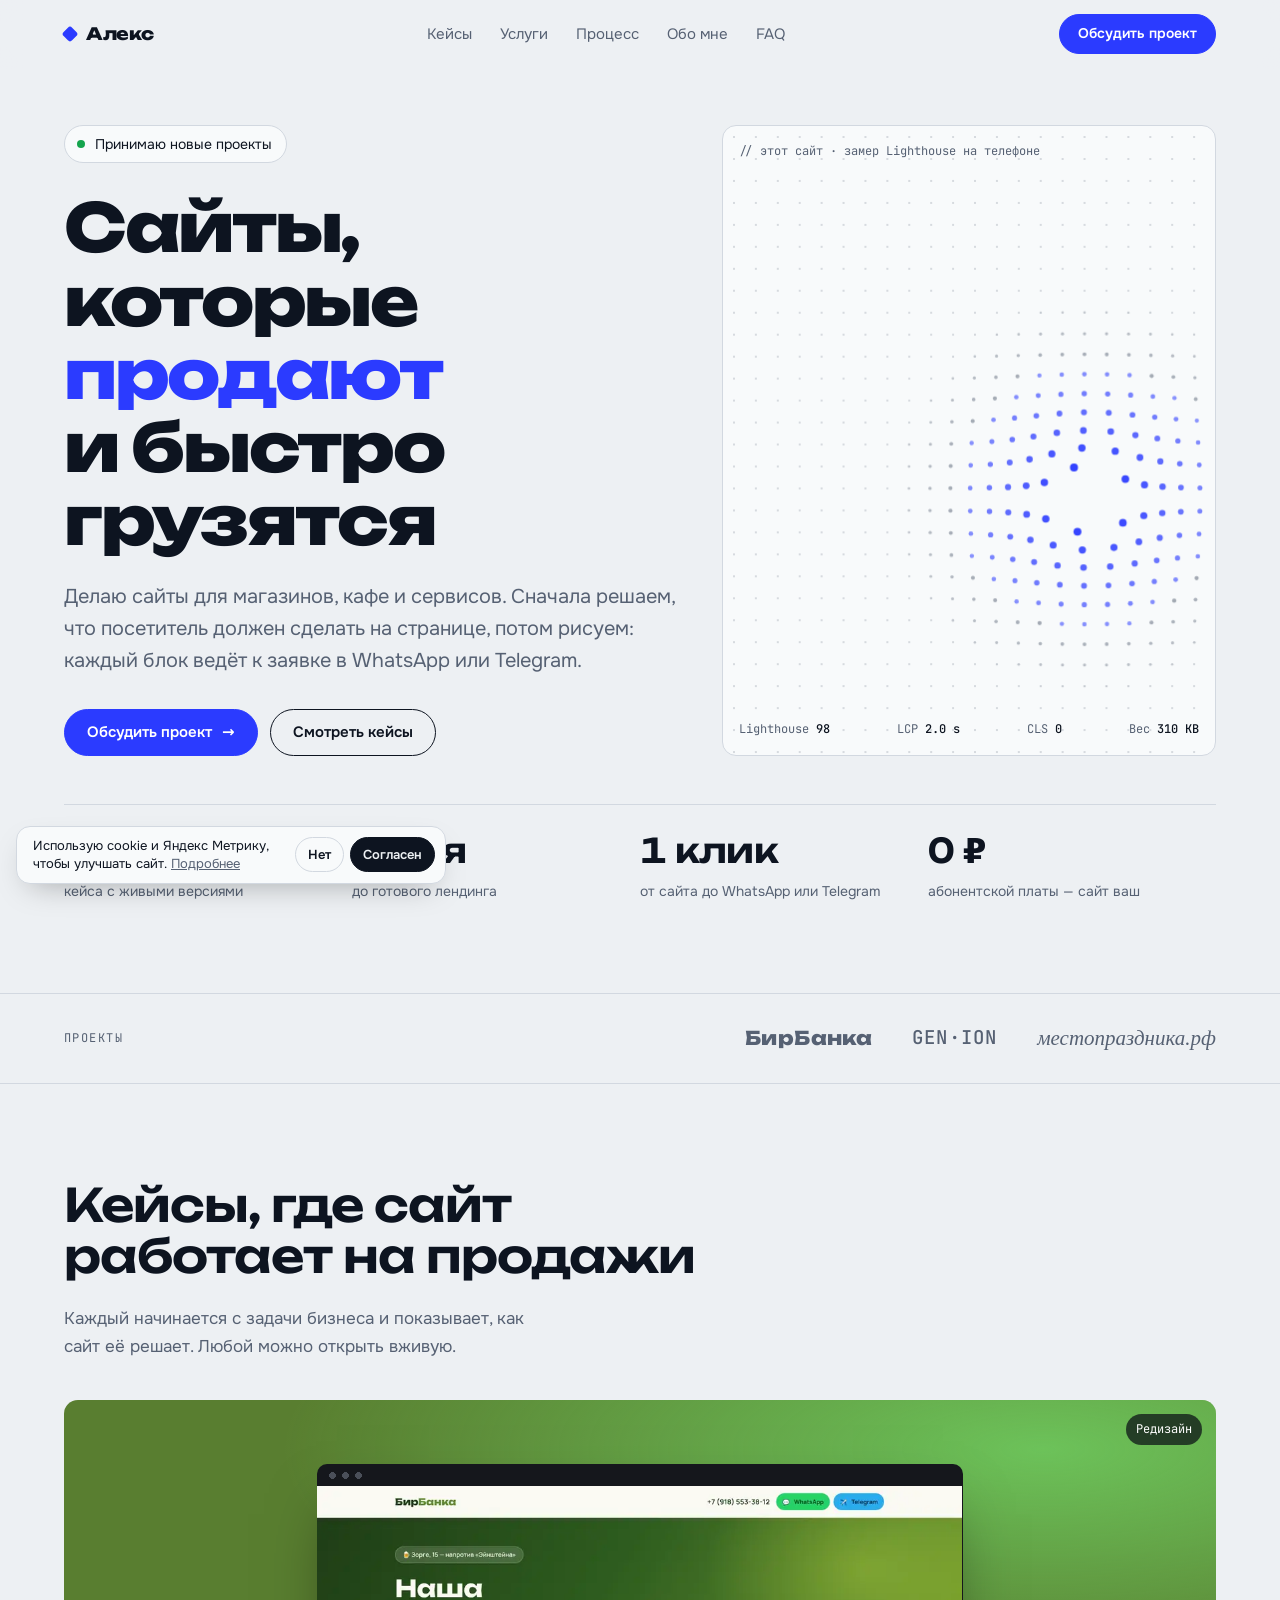
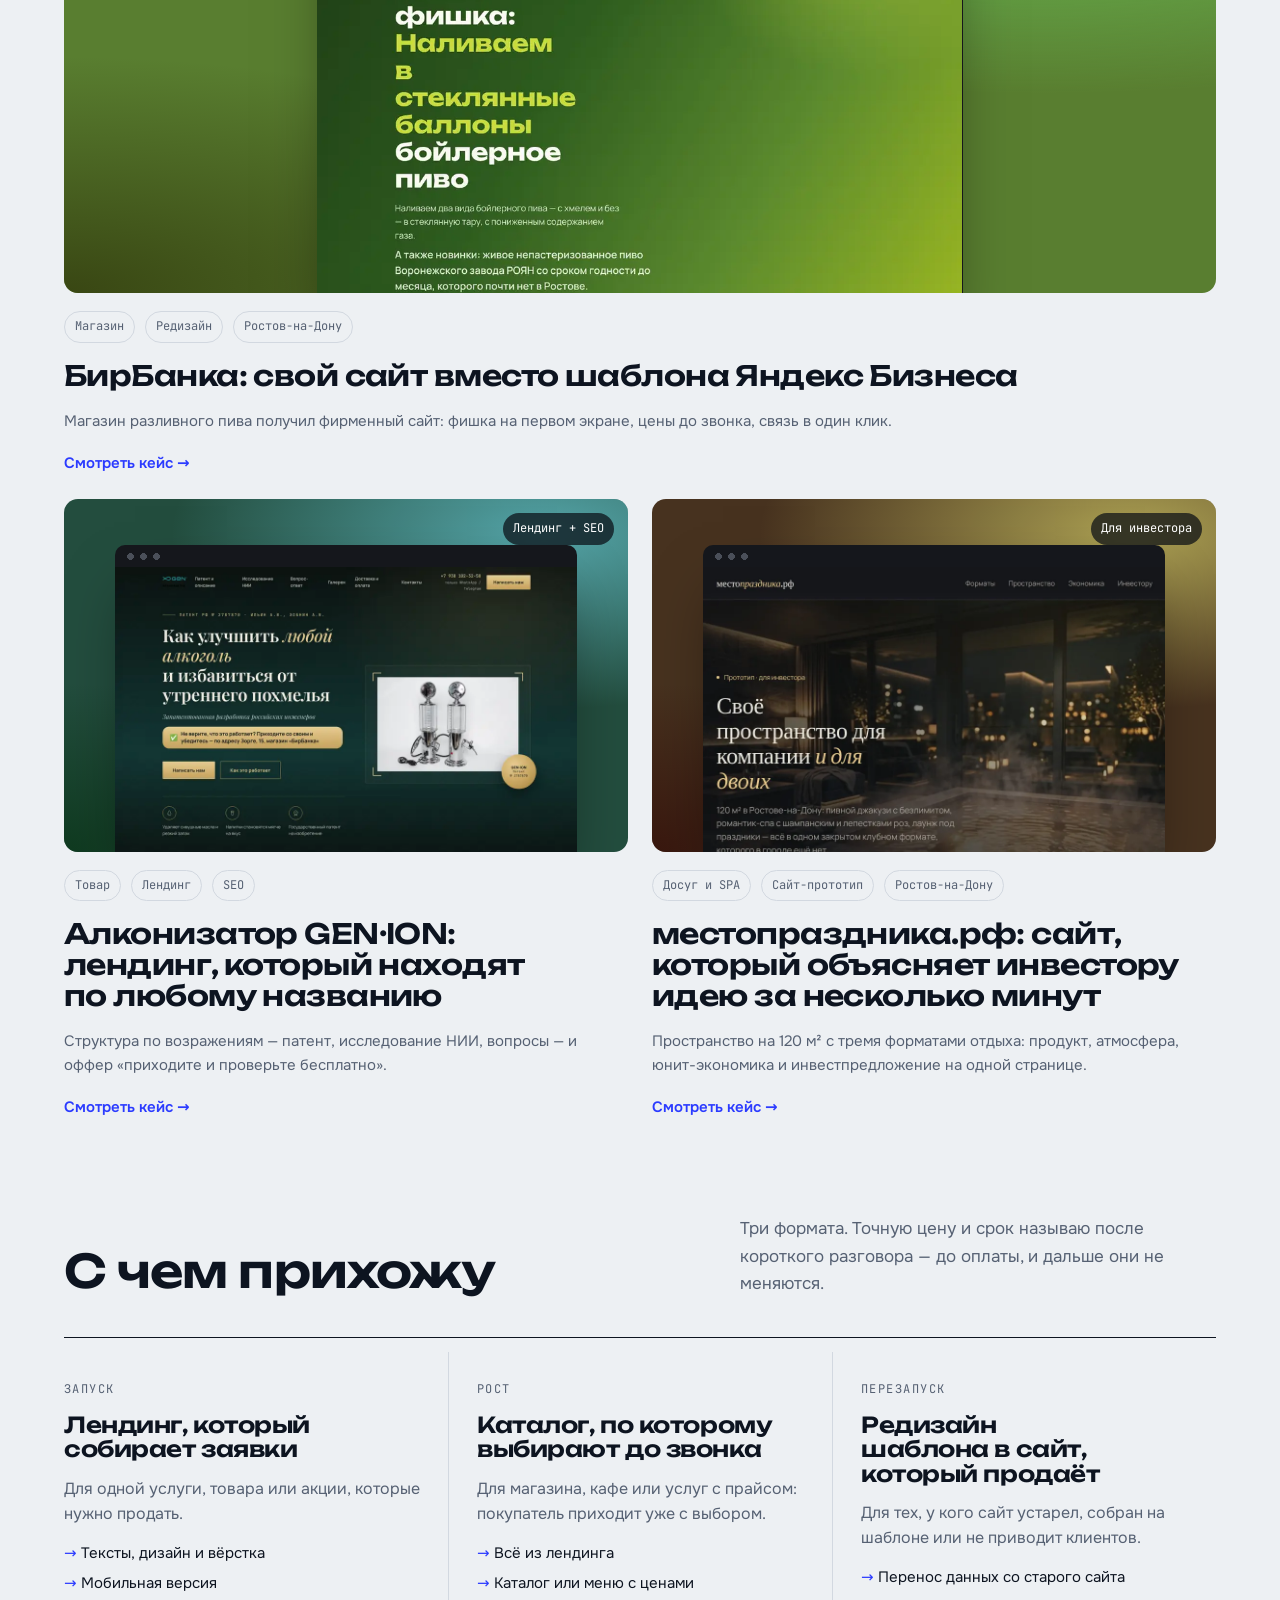
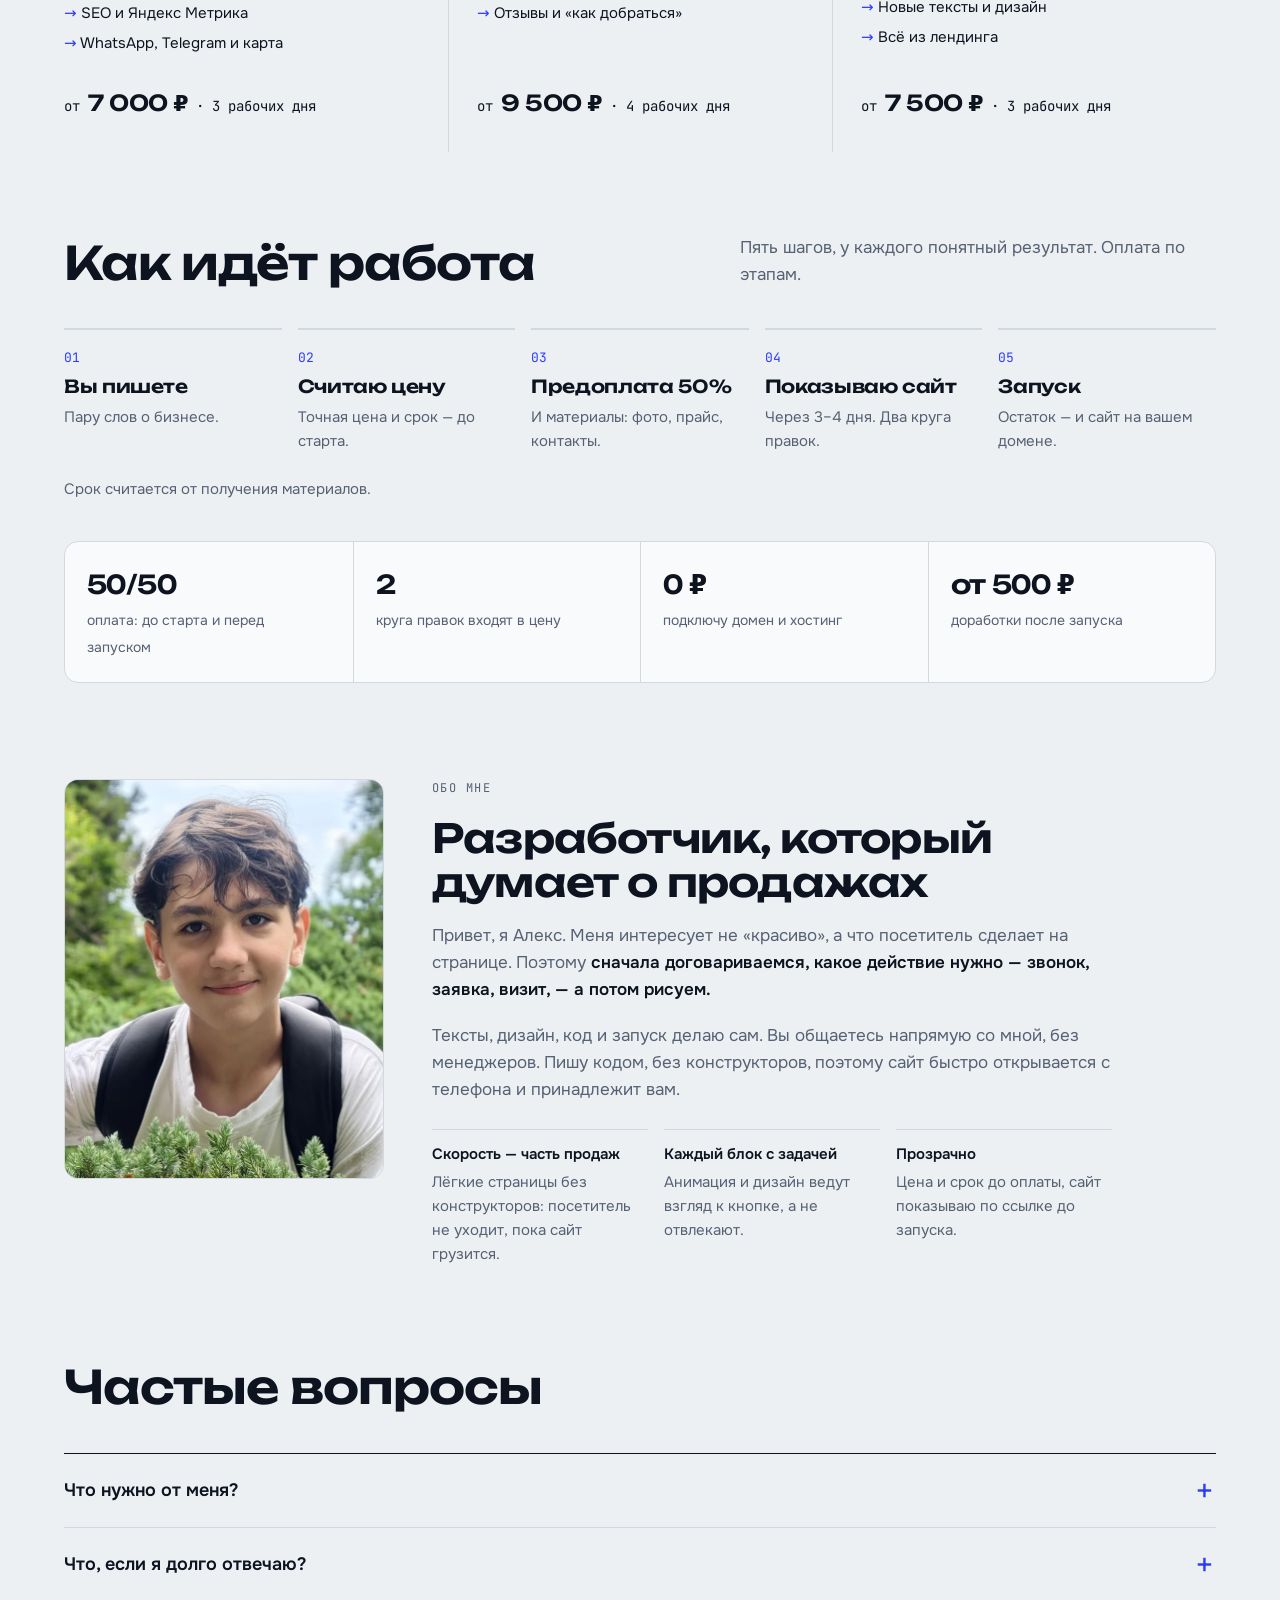
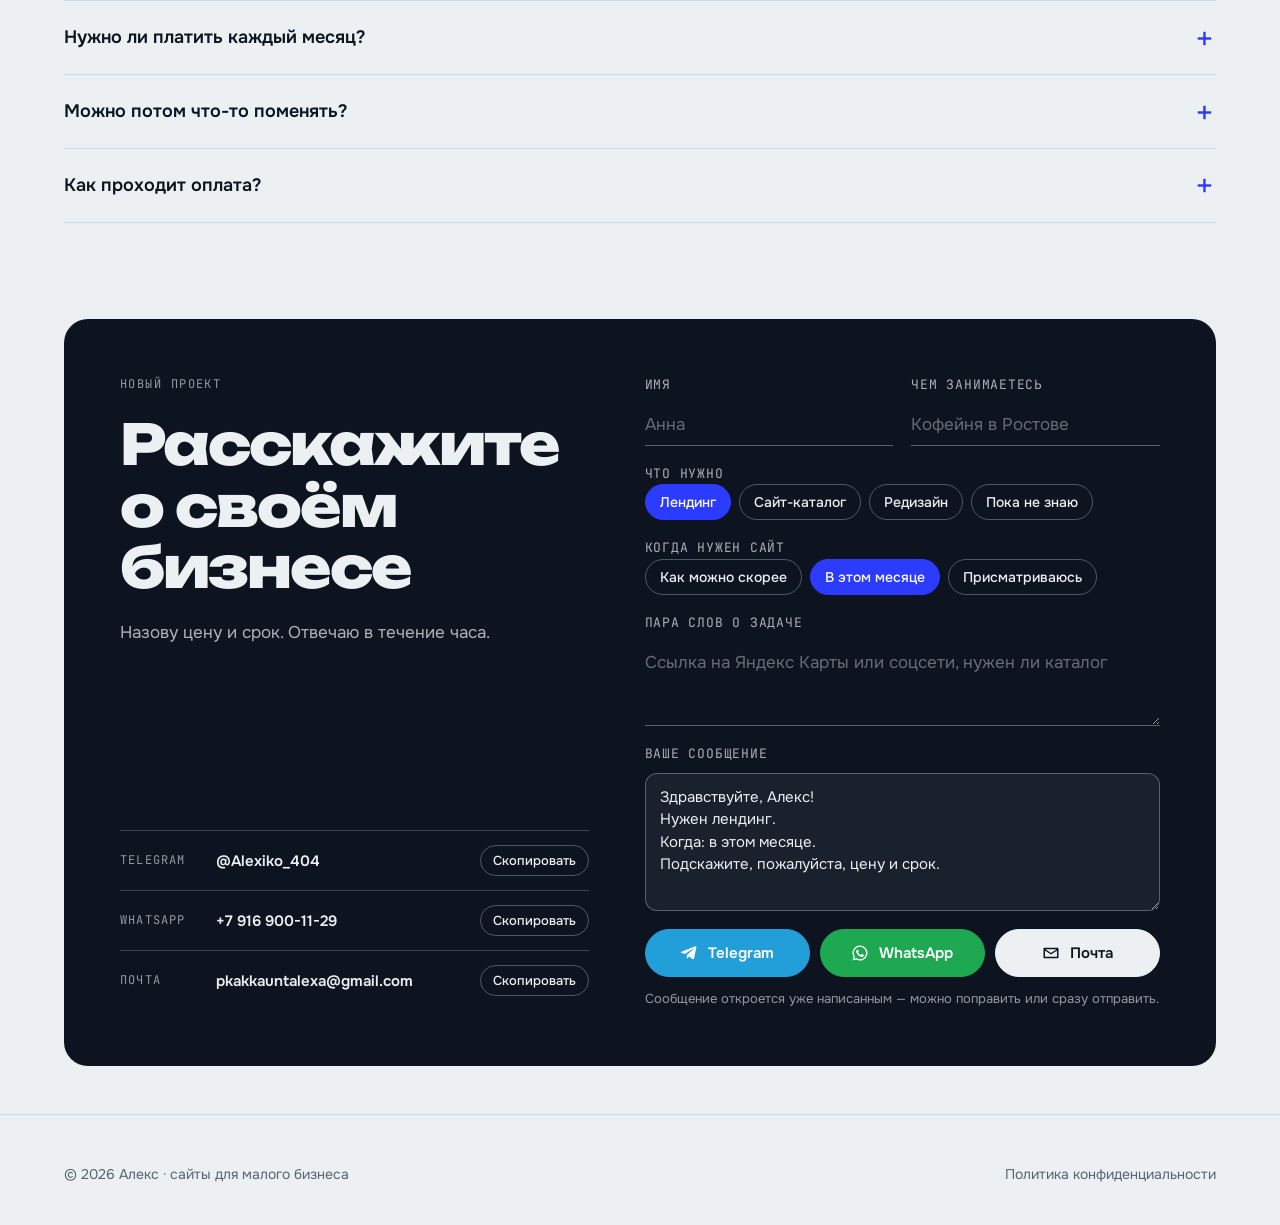
==== index.html @ 458d6893 "Add files via upload" ====
<!doctype html>
<html lang="ru">
<head>
<meta charset="utf-8">
<meta name="viewport" content="width=device-width, initial-scale=1, viewport-fit=cover">
<title>Сайты для магазинов, кафе и сервисов под ключ — Алекс</title>
<meta name="description" content="Сайты для магазинов, кафе и сервисов, которые продают и быстро грузятся. Лендинг от 7 000 ₽ за 3 рабочих дня. Тексты, дизайн, код и запуск — сам, без посредников.">
<link rel="canonical" href="https://alex-sites.ru/">
<meta name="theme-color" content="#EDF0F3" media="(prefers-color-scheme: light)">
<meta name="theme-color" content="#0A0E15" media="(prefers-color-scheme: dark)">
<meta property="og:type" content="website">
<meta property="og:locale" content="ru_RU">
<meta property="og:site_name" content="Алекс — сайты для малого бизнеса">
<meta property="og:title" content="Сайты для магазинов, кафе и сервисов под ключ — Алекс">
<meta property="og:description" content="Сайты для магазинов, кафе и сервисов, которые продают и быстро грузятся. Лендинг от 7 000 ₽ за 3 рабочих дня. Тексты, дизайн, код и запуск — сам, без посредников.">
<meta property="og:url" content="https://alex-sites.ru/">
<meta property="og:image" content="https://alex-sites.ru/og/og-home.jpg">
<meta property="og:image:width" content="1200">
<meta property="og:image:height" content="630">
<meta name="twitter:card" content="summary_large_image">
<link rel="icon" href="favicon.svg" type="image/svg+xml">
<link rel="icon" href="favicon-32.png" sizes="32x32" type="image/png">
<link rel="apple-touch-icon" href="apple-touch-icon.png">
<link rel="preload" href="assets/fonts/unbounded-cyrillic-800-normal.woff2" as="font" type="font/woff2" crossorigin>
<link rel="preload" href="assets/fonts/onest-cyrillic-400-normal.woff2" as="font" type="font/woff2" crossorigin>
<link rel="stylesheet" href="assets/css/style.css">
<script type="application/ld+json">
{
 "@context": "https://schema.org",
 "@graph": [
  {
   "@type": "Person",
   "@id": "https://alex-sites.ru/#alex",
   "name": "Алекс",
   "jobTitle": "Веб-разработчик и дизайнер сайтов",
   "url": "https://alex-sites.ru/",
   "email": "mailto:pkakkauntalexa@gmail.com",
   "sameAs": [
    "https://t.me/Alexiko_404"
   ],
   "knowsAbout": [
    "Разработка лендингов",
    "Сайты для малого бизнеса",
    "Редизайн сайтов",
    "SEO"
   ]
  },
  {
   "@type": "Service",
   "name": "Создание сайтов для малого бизнеса под ключ",
   "provider": {
    "@id": "https://alex-sites.ru/#alex"
   },
   "areaServed": "RU",
   "hasOfferCatalog": {
    "@type": "OfferCatalog",
    "name": "Пакеты",
    "itemListElement": [
     {
      "@type": "Offer",
      "itemOffered": {
       "@type": "Service",
       "name": "Лендинг"
      },
      "priceSpecification": {
       "@type": "PriceSpecification",
       "minPrice": 7000,
       "priceCurrency": "RUB"
      }
     },
     {
      "@type": "Offer",
      "itemOffered": {
       "@type": "Service",
       "name": "Сайт-каталог"
      },
      "priceSpecification": {
       "@type": "PriceSpecification",
       "minPrice": 9500,
       "priceCurrency": "RUB"
      }
     },
     {
      "@type": "Offer",
      "itemOffered": {
       "@type": "Service",
       "name": "Редизайн сайта"
      },
      "priceSpecification": {
       "@type": "PriceSpecification",
       "minPrice": 7500,
       "priceCurrency": "RUB"
      }
     }
    ]
   }
  },
  {
   "@type": "FAQPage",
   "mainEntity": [
    {
     "@type": "Question",
     "name": "Что нужно от меня?",
     "acceptedAnswer": {
      "@type": "Answer",
      "text": "Ответить на пару вопросов о бизнесе и прислать фото, прайс и контакты. Тексты пишу я."
     }
    },
    {
     "@type": "Question",
     "name": "Что, если я долго отвечаю?",
     "acceptedAnswer": {
      "@type": "Answer",
      "text": "Срок сдвигается на время задержки. Круг правок — один список одним сообщением."
     }
    },
    {
     "@type": "Question",
     "name": "Нужно ли платить каждый месяц?",
     "acceptedAnswer": {
      "@type": "Answer",
      "text": "Только за хостинг и домен — напрямую провайдеру, обычно около 3 000 ₽ в год. Сайт ваш."
     }
    },
    {
     "@type": "Question",
     "name": "Можно потом что-то поменять?",
     "acceptedAnswer": {
      "@type": "Answer",
      "text": "Да, доработки — от 500 ₽ за задачу."
     }
    },
    {
     "@type": "Question",
     "name": "Как проходит оплата?",
     "acceptedAnswer": {
      "@type": "Answer",
      "text": "50% перед стартом, остаток — когда вы приняли сайт и перед запуском на вашем домене."
     }
    }
   ]
  }
 ]
}
</script>
</head>
<body>
<svg width="0" height="0" style="position:absolute" aria-hidden="true">
  <symbol id="i-tg" viewBox="0 0 24 24"><path fill="currentColor" d="M21.9 4.3 18.7 19.4c-.2 1-.9 1.3-1.7.8l-4.8-3.5-2.3 2.2c-.3.3-.5.5-1 .5l.3-4.9 8.9-8c.4-.3-.1-.5-.6-.2L6.5 13.2l-4.7-1.5c-1-.3-1-1 .2-1.5l18.5-7.1c.9-.3 1.6.2 1.4 1.2Z"/></symbol>
  <symbol id="i-wa" viewBox="0 0 24 24"><path fill="currentColor" d="M12 2a10 10 0 0 0-8.6 15.1L2 22l5-1.3A10 10 0 1 0 12 2Zm0 18.2c-1.5 0-3-.4-4.3-1.2l-.3-.2-3 .8.8-2.9-.2-.3A8.2 8.2 0 1 1 12 20.2Zm4.5-6.1c-.2-.1-1.5-.7-1.7-.8-.2-.1-.4-.1-.6.1l-.8 1c-.1.2-.3.2-.5.1a6.7 6.7 0 0 1-3.3-2.9c-.3-.4.2-.4.7-1.4.1-.2 0-.3 0-.4l-.8-1.8c-.2-.5-.4-.4-.6-.4h-.5a1 1 0 0 0-.7.3 3 3 0 0 0-.9 2.2c0 1.3.9 2.5 1 2.7.1.2 1.8 2.8 4.4 3.9 1.6.7 2.3.8 3.1.6.5-.1 1.5-.6 1.7-1.2.2-.6.2-1.1.2-1.2-.1-.1-.3-.2-.5-.3Z"/></symbol>
  <symbol id="i-mail" viewBox="0 0 24 24"><path fill="none" stroke="currentColor" stroke-width="2" stroke-linejoin="round" d="M3 6h18v12H3zM3 7l9 6 9-6"/></symbol>
  <symbol id="i-ext" viewBox="0 0 24 24"><path fill="none" stroke="currentColor" stroke-width="2" stroke-linecap="round" stroke-linejoin="round" d="M14 4h6v6M20 4l-9 9M18 14v5a1 1 0 0 1-1 1H5a1 1 0 0 1-1-1V7a1 1 0 0 1 1-1h5"/></symbol>
</svg>
<header class="site-header">
  <div class="wrap header-row">
    <a class="logo" href="./" aria-label="Алекс — на главную"><i aria-hidden="true"></i>Алекс</a>
    <nav class="main-nav" aria-label="Разделы">
      <a href="#work">Кейсы</a><a href="#services">Услуги</a><a href="#process">Процесс</a><a href="#about">Обо мне</a><a href="#faq">FAQ</a>
    </nav>
    <a class="btn btn-primary" href="#contact">Обсудить проект</a>
  </div>
</header>

<main>
  <section class="hero" data-hero>
    <div class="wrap hero-grid">
      <div>
        <span class="status"><span class="dot" aria-hidden="true"></span>Принимаю новые проекты</span>
        <h1>Сайты, которые <em>продают</em> и&nbsp;быстро грузятся</h1>
        <p class="lead">Делаю сайты для магазинов, кафе и сервисов. Сначала решаем, что посетитель должен сделать на странице, потом рисуем: каждый блок ведёт к заявке в WhatsApp или Telegram.</p>
        <div class="ctas">
          <a class="btn btn-primary" href="#contact">Обсудить проект <span class="arr">→</span></a>
          <a class="btn btn-ghost" href="#work">Смотреть кейсы</a>
        </div>
      </div>
      <div class="field" id="field" aria-hidden="true">
        <canvas id="cv"></canvas>
        <span class="tag">// этот сайт · замер Lighthouse на телефоне</span>
        <div class="hud"><span>Lighthouse <b>98</b></span><span>LCP <b>2.0 s</b></span><span>CLS <b>0</b></span><span>Вес <b>310 KB</b></span></div>
      </div>
    </div>
    <div class="wrap">
      <div class="vitals tab">
        <div><b>3</b><span>кейса с живыми версиями</span></div>
        <div><b>3 дня</b><span>до готового лендинга</span></div>
        <div><b>1 клик</b><span>от сайта до WhatsApp или Telegram</span></div>
        <div><b>0 ₽</b><span>абонентской платы — сайт ваш</span></div>
      </div>
    </div>
  </section>

  <div class="logos">
    <div class="wrap">
      <span class="eyebrow">Проекты</span>
      <a class="lg lg1" href="cases/birbanka.html">БирБанка</a>
      <a class="lg lg2" href="cases/alkonizator.html">GEN·ION</a>
      <a class="lg lg3" href="cases/mesto-prazdnika.html">местопраздника.рф</a>
    </div>
  </div>

  <section class="block" id="work">
    <div class="wrap">
      <div class="sec-head">
        <h2>Кейсы, где сайт работает на продажи</h2>
        <p>Каждый начинается с задачи бизнеса и показывает, как сайт её решает. Любой можно открыть вживую.</p>
      </div>
      <div class="cases">
        <a class="case-card reveal" href="cases/birbanka.html" data-goal="case_open">
          <div class="cover " style="--h:88;--s:45%;--l:34%"><span class="badge">Редизайн</span><div class="mock" style="--dur:5s"><div class="viewport"><img src="assets/img/birbanka/full-d.webp" width="960" height="2397" alt="Сайт БирБанка" loading="lazy"></div></div></div>
          <div class="case-meta"><span class="chip">Магазин</span><span class="chip">Редизайн</span><span class="chip">Ростов-на-Дону</span></div>
          <h3>БирБанка: свой сайт вместо шаблона Яндекс Бизнеса</h3>
          <p class="more">Магазин разливного пива получил фирменный сайт: фишка на первом экране, цены до звонка, связь в один клик.</p>
          <div class="case-links"><span>Смотреть кейс →</span></div>
        </a>
        <a class="case-card reveal" href="cases/alkonizator.html" data-goal="case_open">
          <div class="cover " style="--h:158;--s:38%;--l:22%"><span class="badge">Лендинг + SEO</span><div class="mock" style="--dur:11s"><div class="viewport"><img src="assets/img/alkonizator/full-d.webp" width="960" height="5592" alt="Сайт Алконизатор GEN·ION" loading="lazy"></div></div></div>
          <div class="case-meta"><span class="chip">Товар</span><span class="chip">Лендинг</span><span class="chip">SEO</span></div>
          <h3>Алконизатор GEN·ION: лендинг, который находят по любому названию</h3>
          <p class="more">Структура по возражениям — патент, исследование НИИ, вопросы — и оффер «приходите и проверьте бесплатно».</p>
          <div class="case-links"><span>Смотреть кейс →</span></div>
        </a>
        <a class="case-card reveal" href="cases/mesto-prazdnika.html" data-goal="case_open">
          <div class="cover " style="--h:28;--s:40%;--l:20%"><span class="badge">Для инвестора</span><div class="mock" style="--dur:12s"><div class="viewport"><img src="assets/img/mesto/full-d.webp" width="960" height="6466" alt="Сайт местопраздника.рф" loading="lazy"></div></div></div>
          <div class="case-meta"><span class="chip">Досуг и SPA</span><span class="chip">Сайт-прототип</span><span class="chip">Ростов-на-Дону</span></div>
          <h3>местопраздника.рф: сайт, который объясняет инвестору идею за несколько минут</h3>
          <p class="more">Пространство на 120 м² с тремя форматами отдыха: продукт, атмосфера, юнит-экономика и инвестпредложение на одной странице.</p>
          <div class="case-links"><span>Смотреть кейс →</span></div>
        </a>
      </div>
    </div>
  </section>

  <section class="block" id="services">
    <div class="wrap">
      <div class="sec-head">
        <h2>С чем прихожу</h2>
        <p>Три формата. Точную цену и срок называю после короткого разговора — до оплаты, и дальше они не меняются.</p>
      </div>
      <div class="services">
        <div class="svc reveal">
          <span class="eyebrow">Запуск</span>
          <h3>Лендинг, который собирает заявки</h3>
          <p>Для одной услуги, товара или акции, которые нужно продать.</p>
          <ul><li>Тексты, дизайн и вёрстка</li><li>Мобильная версия</li><li>SEO и Яндекс Метрика</li><li>WhatsApp, Telegram и карта</li></ul>
          <div class="price">от <b>7 000 ₽</b> · 3 рабочих дня</div>
        </div>
        <div class="svc reveal">
          <span class="eyebrow">Рост</span>
          <h3>Каталог, по которому выбирают до звонка</h3>
          <p>Для магазина, кафе или услуг с прайсом: покупатель приходит уже с выбором.</p>
          <ul><li>Всё из лендинга</li><li>Каталог или меню с ценами</li><li>Отзывы и «как добраться»</li></ul>
          <div class="price">от <b>9 500 ₽</b> · 4 рабочих дня</div>
        </div>
        <div class="svc reveal">
          <span class="eyebrow">Перезапуск</span>
          <h3>Редизайн шаблона в&nbsp;сайт, который продаёт</h3>
          <p>Для тех, у кого сайт устарел, собран на шаблоне или не приводит клиентов.</p>
          <ul><li>Перенос данных со старого сайта</li><li>Новые тексты и дизайн</li><li>Всё из лендинга</li></ul>
          <div class="price">от <b>7 500 ₽</b> · 3 рабочих дня</div>
        </div>
      </div>
    </div>
  </section>

  <section class="block" id="process">
    <div class="wrap">
      <div class="sec-head">
        <h2>Как идёт работа</h2>
        <p>Пять шагов, у каждого понятный результат. Оплата по этапам.</p>
      </div>
      <div class="process">
        <div class="step reveal"><span class="n">01</span><h3>Вы пишете</h3><p>Пару слов о бизнесе.</p></div>
        <div class="step reveal"><span class="n">02</span><h3>Считаю цену</h3><p>Точная цена и срок — до старта.</p></div>
        <div class="step reveal"><span class="n">03</span><h3>Предоплата 50%</h3><p>И материалы: фото, прайс, контакты.</p></div>
        <div class="step reveal"><span class="n">04</span><h3>Показываю сайт</h3><p>Через 3–4 дня. Два круга правок.</p></div>
        <div class="step reveal"><span class="n">05</span><h3>Запуск</h3><p>Остаток — и сайт на вашем домене.</p></div>
      </div>
      <p class="process-note">Срок считается от получения материалов.</p>
      <div class="terms tab reveal" style="margin-top:40px">
        <div><b>50/50</b><span>оплата: до старта и перед запуском</span></div>
        <div><b>2</b><span>круга правок входят в цену</span></div>
        <div><b>0 ₽</b><span>подключу домен и хостинг</span></div>
        <div><b>от 500 ₽</b><span>доработки после запуска</span></div>
      </div>
    </div>
  </section>

  <section class="block" id="about">
    <div class="wrap about">
      <div class="portrait reveal"><img src="assets/img/alex.webp" width="640" height="800" alt="Алекс, веб-разработчик" loading="lazy"></div>
      <div class="about-text reveal">
        <span class="eyebrow">Обо мне</span>
        <h2>Разработчик, который думает о&nbsp;продажах</h2>
        <p>Привет, я Алекс. Меня интересует не «красиво», а что посетитель сделает на странице. Поэтому <strong>сначала договариваемся, какое действие нужно — звонок, заявка, визит, — а потом рисуем.</strong></p>
        <p>Тексты, дизайн, код и запуск делаю сам. Вы общаетесь напрямую со мной, без менеджеров. Пишу кодом, без конструкторов, поэтому сайт быстро открывается с телефона и принадлежит вам.</p>
        <div class="principles">
          <div><b>Скорость — часть продаж</b><span>Лёгкие страницы без конструкторов: посетитель не уходит, пока сайт грузится.</span></div>
          <div><b>Каждый блок с задачей</b><span>Анимация и дизайн ведут взгляд к кнопке, а не отвлекают.</span></div>
          <div><b>Прозрачно</b><span>Цена и срок до оплаты, сайт показываю по ссылке до запуска.</span></div>
        </div>
      </div>
    </div>
  </section>

  <section class="block" id="faq">
    <div class="wrap">
      <div class="sec-head"><h2>Частые вопросы</h2></div>
      <div class="faq"><details><summary>Что нужно от меня?</summary><p>Ответить на пару вопросов о бизнесе и прислать фото, прайс и контакты. Тексты пишу я.</p></details><details><summary>Что, если я долго отвечаю?</summary><p>Срок сдвигается на время задержки. Круг правок — один список одним сообщением.</p></details><details><summary>Нужно ли платить каждый месяц?</summary><p>Только за хостинг и домен — напрямую провайдеру, обычно около 3 000 ₽ в год. Сайт ваш.</p></details><details><summary>Можно потом что-то поменять?</summary><p>Да, доработки — от 500 ₽ за задачу.</p></details><details><summary>Как проходит оплата?</summary><p>50% перед стартом, остаток — когда вы приняли сайт и перед запуском на вашем домене.</p></details></div>
    </div>
  </section>

  <div class="wrap" id="contact">
    <div class="contact reveal">
      <div class="side">
        <span class="eyebrow" style="color:inherit;opacity:.6">Новый проект</span>
        <h2>Расскажите о своём бизнесе</h2>
        <p>Назову цену и срок. Отвечаю в течение часа.</p>
        <div class="ch">
          <div><span>Telegram</span><a href="https://t.me/Alexiko_404" target="_blank" rel="noopener" data-goal="tg_click">@Alexiko_404</a><button class="copy" type="button" data-copy="@Alexiko_404">Скопировать</button></div>
          <div><span>WhatsApp</span><a href="https://wa.me/79169001129?text=%D0%97%D0%B4%D1%80%D0%B0%D0%B2%D1%81%D1%82%D0%B2%D1%83%D0%B9%D1%82%D0%B5%2C%20%D0%90%D0%BB%D0%B5%D0%BA%D1%81%21%20%D0%A5%D0%BE%D1%87%D1%83%20%D1%81%D0%B0%D0%B9%D1%82%20%D0%B4%D0%BB%D1%8F%20%D1%81%D0%B2%D0%BE%D0%B5%D0%B3%D0%BE%20%D0%B1%D0%B8%D0%B7%D0%BD%D0%B5%D1%81%D0%B0%3A%20" target="_blank" rel="noopener" data-goal="wa_click">+7 916 900-11-29</a><button class="copy" type="button" data-copy="+79169001129">Скопировать</button></div>
          <div><span>Почта</span><a href="mailto:pkakkauntalexa@gmail.com" data-goal="mail_click">pkakkauntalexa@gmail.com</a><button class="copy" type="button" data-copy="pkakkauntalexa@gmail.com">Скопировать</button></div>
        </div>
      </div>
      <form class="brief" id="brief" novalidate data-wa="79169001129" data-tg="Alexiko_404" data-mail="pkakkauntalexa@gmail.com">
        <div class="row2">
          <div class="fl"><label for="f-name">Имя</label><input id="f-name" name="name" autocomplete="name" placeholder="Анна"></div>
          <div class="fl"><label for="f-biz">Чем занимаетесь</label><input id="f-biz" name="biz" placeholder="Кофейня в Ростове"></div>
        </div>
        <fieldset class="fl"><legend>Что нужно</legend>
          <div class="chips">
            <input type="radio" name="type" id="t1" value="лендинг" checked><label for="t1">Лендинг</label>
            <input type="radio" name="type" id="t2" value="сайт-каталог"><label for="t2">Сайт-каталог</label>
            <input type="radio" name="type" id="t3" value="редизайн сайта"><label for="t3">Редизайн</label>
            <input type="radio" name="type" id="t4" value="consult"><label for="t4">Пока не знаю</label>
          </div>
        </fieldset>
        <fieldset class="fl"><legend>Когда нужен сайт</legend>
          <div class="chips">
            <input type="radio" name="when" id="w1" value="как можно скорее"><label for="w1">Как можно скорее</label>
            <input type="radio" name="when" id="w2" value="в этом месяце" checked><label for="w2">В этом месяце</label>
            <input type="radio" name="when" id="w3" value="пока присматриваюсь"><label for="w3">Присматриваюсь</label>
          </div>
        </fieldset>
        <div class="fl"><label for="f-msg">Пара слов о задаче</label><textarea id="f-msg" name="msg" rows="2" placeholder="Ссылка на Яндекс Карты или соцсети, нужен ли каталог"></textarea></div>
        <div class="fl preview">
          <div class="preview-head"><label for="f-preview">Ваше сообщение</label><button type="button" class="link-btn" id="f-reset" hidden>Собрать заново</button></div>
          <textarea id="f-preview" name="preview" rows="5"></textarea>
        </div>
        <div class="send">
          <a class="btn btn-tg" id="send-tg" href="https://t.me/Alexiko_404" target="_blank" rel="noopener" data-goal="tg_click"><svg><use href="#i-tg"/></svg>Telegram</a>
          <a class="btn btn-wa" id="send-wa" href="https://wa.me/79169001129?text=%D0%97%D0%B4%D1%80%D0%B0%D0%B2%D1%81%D1%82%D0%B2%D1%83%D0%B9%D1%82%D0%B5%2C%20%D0%90%D0%BB%D0%B5%D0%BA%D1%81%21%20%D0%A5%D0%BE%D1%87%D1%83%20%D1%81%D0%B0%D0%B9%D1%82%20%D0%B4%D0%BB%D1%8F%20%D1%81%D0%B2%D0%BE%D0%B5%D0%B3%D0%BE%20%D0%B1%D0%B8%D0%B7%D0%BD%D0%B5%D1%81%D0%B0%3A%20" target="_blank" rel="noopener" data-goal="wa_click"><svg><use href="#i-wa"/></svg>WhatsApp</a>
          <a class="btn btn-mail" id="send-mail" href="mailto:pkakkauntalexa@gmail.com" data-goal="mail_click"><svg><use href="#i-mail"/></svg>Почта</a>
        </div>
        <small class="send-note">Сообщение откроется уже написанным — можно поправить или сразу отправить.</small>
      </form>
    </div>
  </div>
</main>

<footer class="site-footer">
  <div class="wrap footer-row">
    <span>© <span data-year>2026</span> Алекс · сайты для малого бизнеса</span>
    <a href="privacy.html">Политика конфиденциальности</a>
  </div>
</footer>

<div class="float-bar" aria-label="Быстрая связь">
  <a class="btn btn-tg" href="https://t.me/Alexiko_404" target="_blank" rel="noopener" data-goal="tg_click"><svg><use href="#i-tg"/></svg>Telegram</a>
  <a class="btn btn-wa" href="https://wa.me/79169001129?text=%D0%97%D0%B4%D1%80%D0%B0%D0%B2%D1%81%D1%82%D0%B2%D1%83%D0%B9%D1%82%D0%B5%2C%20%D0%90%D0%BB%D0%B5%D0%BA%D1%81%21%20%D0%A5%D0%BE%D1%87%D1%83%20%D1%81%D0%B0%D0%B9%D1%82%20%D0%B4%D0%BB%D1%8F%20%D1%81%D0%B2%D0%BE%D0%B5%D0%B3%D0%BE%20%D0%B1%D0%B8%D0%B7%D0%BD%D0%B5%D1%81%D0%B0%3A%20" target="_blank" rel="noopener" data-goal="wa_click"><svg><use href="#i-wa"/></svg>WhatsApp</a>
</div>

<div class="cookie" role="region" aria-label="Согласие на cookie">
  <span>Использую cookie и Яндекс Метрику, чтобы улучшать сайт. <a href="privacy.html">Подробнее</a></span>
  <span class="cookie-btns"><button type="button" data-consent="no">Нет</button><button type="button" data-consent="yes">Согласен</button></span>
</div>

<script src="assets/js/main.js" defer></script>
</body>
</html>
---- assets/css/style.css ----
@font-face{font-family:'Unbounded';font-style:normal;font-weight:400;font-display:swap;src:url(../fonts/unbounded-cyrillic-400-normal.woff2) format('woff2');unicode-range:U+0301,U+0400-045F,U+0490-0491,U+04B0-04B1,U+2116}
@font-face{font-family:'Unbounded';font-style:normal;font-weight:400;font-display:swap;src:url(../fonts/unbounded-latin-400-normal.woff2) format('woff2');unicode-range:U+0000-00FF,U+0131,U+0152-0153,U+02BB-02BC,U+02C6,U+02DA,U+02DC,U+0304,U+0308,U+0329,U+2000-206F,U+20AC,U+2122,U+2191,U+2193,U+2212,U+2215,U+FEFF,U+FFFD}
@font-face{font-family:'Unbounded';font-style:normal;font-weight:600;font-display:swap;src:url(../fonts/unbounded-cyrillic-600-normal.woff2) format('woff2');unicode-range:U+0301,U+0400-045F,U+0490-0491,U+04B0-04B1,U+2116}
@font-face{font-family:'Unbounded';font-style:normal;font-weight:600;font-display:swap;src:url(../fonts/unbounded-latin-600-normal.woff2) format('woff2');unicode-range:U+0000-00FF,U+0131,U+0152-0153,U+02BB-02BC,U+02C6,U+02DA,U+02DC,U+0304,U+0308,U+0329,U+2000-206F,U+20AC,U+2122,U+2191,U+2193,U+2212,U+2215,U+FEFF,U+FFFD}
@font-face{font-family:'Unbounded';font-style:normal;font-weight:800;font-display:swap;src:url(../fonts/unbounded-cyrillic-800-normal.woff2) format('woff2');unicode-range:U+0301,U+0400-045F,U+0490-0491,U+04B0-04B1,U+2116}
@font-face{font-family:'Unbounded';font-style:normal;font-weight:800;font-display:swap;src:url(../fonts/unbounded-latin-800-normal.woff2) format('woff2');unicode-range:U+0000-00FF,U+0131,U+0152-0153,U+02BB-02BC,U+02C6,U+02DA,U+02DC,U+0304,U+0308,U+0329,U+2000-206F,U+20AC,U+2122,U+2191,U+2193,U+2212,U+2215,U+FEFF,U+FFFD}
@font-face{font-family:'Onest';font-style:normal;font-weight:400;font-display:swap;src:url(../fonts/onest-cyrillic-400-normal.woff2) format('woff2');unicode-range:U+0301,U+0400-045F,U+0490-0491,U+04B0-04B1,U+2116}
@font-face{font-family:'Onest';font-style:normal;font-weight:400;font-display:swap;src:url(../fonts/onest-latin-400-normal.woff2) format('woff2');unicode-range:U+0000-00FF,U+0131,U+0152-0153,U+02BB-02BC,U+02C6,U+02DA,U+02DC,U+0304,U+0308,U+0329,U+2000-206F,U+20AC,U+2122,U+2191,U+2193,U+2212,U+2215,U+FEFF,U+FFFD}
@font-face{font-family:'Onest';font-style:normal;font-weight:500;font-display:swap;src:url(../fonts/onest-cyrillic-500-normal.woff2) format('woff2');unicode-range:U+0301,U+0400-045F,U+0490-0491,U+04B0-04B1,U+2116}
@font-face{font-family:'Onest';font-style:normal;font-weight:500;font-display:swap;src:url(../fonts/onest-latin-500-normal.woff2) format('woff2');unicode-range:U+0000-00FF,U+0131,U+0152-0153,U+02BB-02BC,U+02C6,U+02DA,U+02DC,U+0304,U+0308,U+0329,U+2000-206F,U+20AC,U+2122,U+2191,U+2193,U+2212,U+2215,U+FEFF,U+FFFD}
@font-face{font-family:'Onest';font-style:normal;font-weight:600;font-display:swap;src:url(../fonts/onest-cyrillic-600-normal.woff2) format('woff2');unicode-range:U+0301,U+0400-045F,U+0490-0491,U+04B0-04B1,U+2116}
@font-face{font-family:'Onest';font-style:normal;font-weight:600;font-display:swap;src:url(../fonts/onest-latin-600-normal.woff2) format('woff2');unicode-range:U+0000-00FF,U+0131,U+0152-0153,U+02BB-02BC,U+02C6,U+02DA,U+02DC,U+0304,U+0308,U+0329,U+2000-206F,U+20AC,U+2122,U+2191,U+2193,U+2212,U+2215,U+FEFF,U+FFFD}
@font-face{font-family:'JetBrains Mono';font-style:normal;font-weight:400;font-display:swap;src:url(../fonts/jetbrains-mono-cyrillic-400-normal.woff2) format('woff2');unicode-range:U+0301,U+0400-045F,U+0490-0491,U+04B0-04B1,U+2116}
@font-face{font-family:'JetBrains Mono';font-style:normal;font-weight:400;font-display:swap;src:url(../fonts/jetbrains-mono-latin-400-normal.woff2) format('woff2');unicode-range:U+0000-00FF,U+0131,U+0152-0153,U+02BB-02BC,U+02C6,U+02DA,U+02DC,U+0304,U+0308,U+0329,U+2000-206F,U+20AC,U+2122,U+2191,U+2193,U+2212,U+2215,U+FEFF,U+FFFD}
@font-face{font-family:'JetBrains Mono';font-style:normal;font-weight:500;font-display:swap;src:url(../fonts/jetbrains-mono-cyrillic-500-normal.woff2) format('woff2');unicode-range:U+0301,U+0400-045F,U+0490-0491,U+04B0-04B1,U+2116}
@font-face{font-family:'JetBrains Mono';font-style:normal;font-weight:500;font-display:swap;src:url(../fonts/jetbrains-mono-latin-500-normal.woff2) format('woff2');unicode-range:U+0000-00FF,U+0131,U+0152-0153,U+02BB-02BC,U+02C6,U+02DA,U+02DC,U+0304,U+0308,U+0329,U+2000-206F,U+20AC,U+2122,U+2191,U+2193,U+2212,U+2215,U+FEFF,U+FFFD}
/* =========================================================
   Портфолио Алекса — стили
   Раскладка: редакционная колонка 1200px; первый экран = оффер + поле,
   реагирующее на курсор; кейсы — крупные обложки с результатом в заголовке.
   Цвета и шрифты меняются только в блоке переменных ниже.
   ========================================================= */
:root{
  --bg:#EDF0F3; --surface:#F8FAFB; --ink:#0D1420; --muted:#566173; --line:#D2D8E0;
  --accent:#2B3BFF; --accent-ink:#FFFFFF; --accent-soft:rgba(43,59,255,.09); --ok:#14A44D;
  --tg:#229ED9; --wa:#1DA851;
  --f-display:"Unbounded","Arial Black",system-ui,sans-serif;
  --f-body:"Onest",system-ui,-apple-system,"Segoe UI",sans-serif;
  --f-mono:"JetBrains Mono",ui-monospace,"SFMono-Regular",Menlo,monospace;
  --frame:1200px; --r:14px;
  color-scheme:light;
}
@media (prefers-color-scheme: dark){:root:not([data-theme="light"]){
  --bg:#0A0E15; --surface:#111722; --ink:#E7ECF2; --muted:#8C98AA; --line:#222B39;
  --accent:#7380FF; --accent-ink:#0A0E15; --accent-soft:rgba(115,128,255,.13); --ok:#3DD37B; color-scheme:dark}}
:root[data-theme="dark"]{
  --bg:#0A0E15; --surface:#111722; --ink:#E7ECF2; --muted:#8C98AA; --line:#222B39;
  --accent:#7380FF; --accent-ink:#0A0E15; --accent-soft:rgba(115,128,255,.13); --ok:#3DD37B; color-scheme:dark}

*,*::before,*::after{box-sizing:border-box}
html{scroll-behavior:smooth;-webkit-text-size-adjust:100%}
body{margin:0;background:var(--bg);color:var(--ink);font-family:var(--f-body);font-size:17px;line-height:1.6;-webkit-font-smoothing:antialiased}
img{max-width:100%;height:auto;display:block}
a{color:inherit}
p{margin:0}
ul,ol{margin:0;padding:0;list-style:none}
svg{width:1em;height:1em;flex:none}
::selection{background:var(--accent);color:var(--accent-ink)}
:focus-visible{outline:2px solid var(--accent);outline-offset:3px;border-radius:6px}
.wrap{max-width:var(--frame);margin-inline:auto;padding-inline:24px}
@media (max-width:560px){.wrap{padding-inline:16px}}
h1,h2,h3{font-family:var(--f-display);font-weight:600;letter-spacing:-.02em;line-height:1.1;text-wrap:balance;margin:0;overflow-wrap:break-word;hyphens:auto}
.eyebrow{font-family:var(--f-mono);font-size:12px;letter-spacing:.12em;text-transform:uppercase;color:var(--muted)}
.tab{font-variant-numeric:tabular-nums}

/* ---------- Кнопки ---------- */
.btn{display:inline-flex;align-items:center;justify-content:center;gap:10px;padding:14px 22px;border-radius:999px;font:600 15px/1.1 var(--f-body);text-decoration:none;border:1px solid var(--ink);background:transparent;color:var(--ink);cursor:pointer;transition:transform .2s,background .2s,color .2s}
.btn svg{width:18px;height:18px}
.btn-primary{background:var(--accent);border-color:var(--accent);color:var(--accent-ink)}
.btn-primary:hover{transform:translateY(-2px)}
.btn-ghost:hover{background:var(--ink);color:var(--bg)}
.btn .arr{transition:transform .2s}
.btn:hover .arr{transform:translateX(4px)}
.btn-tg{background:var(--tg);border-color:var(--tg);color:#fff}
.btn-wa{background:var(--wa);border-color:var(--wa);color:#fff}

/* ---------- Шапка ---------- */
.site-header{position:sticky;top:env(safe-area-inset-top,0px);z-index:40;background:color-mix(in srgb,var(--bg) 82%,transparent);-webkit-backdrop-filter:blur(12px);backdrop-filter:blur(12px);border-bottom:1px solid transparent;transition:border-color .2s}
.site-header.is-scrolled{border-bottom-color:var(--line)}
.header-row{display:flex;align-items:center;justify-content:space-between;gap:16px;height:68px}
.logo{font-family:var(--f-display);font-weight:800;font-size:17px;text-decoration:none;letter-spacing:-.02em;display:flex;align-items:center;gap:10px}
.logo i{display:inline-block;width:12px;height:12px;background:var(--accent);border-radius:3px;transform:rotate(45deg)}
.main-nav{display:flex;gap:28px;font-size:15px}
.main-nav a{text-decoration:none;color:var(--muted)}
.main-nav a:hover{color:var(--ink)}
.header-row .btn{padding:11px 18px;font-size:14px}
@media (max-width:820px){.main-nav{display:none}}

/* ---------- Первый экран ---------- */
.hero{position:relative;padding-block:56px 40px}
.hero-grid{display:grid;grid-template-columns:1.25fr 1fr;gap:40px;align-items:stretch}
.status{display:inline-flex;align-items:center;gap:10px;padding:7px 14px 7px 12px;border:1px solid var(--line);border-radius:999px;font-size:14px;background:var(--surface)}
.dot{width:8px;height:8px;border-radius:50%;background:var(--ok);animation:ping 2s infinite}
@keyframes ping{0%{box-shadow:0 0 0 0 color-mix(in srgb,var(--ok) 60%,transparent)}100%{box-shadow:0 0 0 10px transparent}}
.hero h1{font-size:clamp(34px,5.2vw,68px);font-weight:800;margin-top:28px;letter-spacing:-.035em}
.hero h1 em{font-style:normal;color:var(--accent)}
.hero .lead{font-size:clamp(17px,1.6vw,20px);color:var(--muted);max-width:34em;margin-top:24px}
.hero .ctas{display:flex;flex-wrap:wrap;gap:12px;margin-top:32px}
.field{position:relative;border:1px solid var(--line);border-radius:var(--r);background:var(--surface);overflow:hidden;min-height:380px}
.field canvas{position:absolute;inset:0;width:100%;height:100%;display:block}
.field .hud{position:absolute;left:16px;right:16px;bottom:16px;display:flex;justify-content:space-between;gap:8px;flex-wrap:wrap;font-family:var(--f-mono);font-size:12px;color:var(--muted);pointer-events:none}
.field .hud b{color:var(--ink);font-weight:500}
.field .tag{position:absolute;top:16px;left:16px;right:16px;font-family:var(--f-mono);font-size:12px;color:var(--muted);pointer-events:none}
.vitals{display:grid;grid-template-columns:repeat(4,1fr);margin-top:48px;border-top:1px solid var(--line)}
.vitals div{padding:18px 16px 0 0}
.vitals b{display:block;font-family:var(--f-display);font-size:clamp(24px,3vw,34px);font-weight:600;letter-spacing:-.02em}
.vitals span{font-size:14px;color:var(--muted)}
@media (max-width:900px){.hero-grid{grid-template-columns:1fr}.field{min-height:260px}}
@media (max-width:560px){.vitals{grid-template-columns:repeat(2,1fr)}.vitals div{padding-bottom:12px}.hero .ctas .btn{flex:1 1 100%}}

/* ---------- Полоса проектов ---------- */
.logos{padding-block:28px;border-block:1px solid var(--line);margin-top:48px}
.logos .wrap{display:flex;align-items:center;gap:20px 40px;flex-wrap:wrap}
.logos .eyebrow{margin-right:auto}
.lg{color:var(--muted);font-size:19px;white-space:nowrap;text-decoration:none;transition:color .2s}
.lg:hover{color:var(--ink)}
.lg1{font-family:var(--f-display);font-weight:800;letter-spacing:.02em}
.lg2{font-family:var(--f-mono);font-weight:500;letter-spacing:.06em}
.lg3{font-family:Georgia,"Times New Roman",serif;font-style:italic;font-size:21px}

/* ---------- Секции ---------- */
section.block{padding-block:96px 0}
.sec-head{display:flex;justify-content:space-between;align-items:end;gap:24px;flex-wrap:wrap;margin-bottom:40px}
.sec-head h2{font-size:clamp(28px,3.8vw,46px);max-width:16em}
.sec-head p{color:var(--muted);max-width:28em}

/* ---------- Кейсы ---------- */
.cases{display:grid;grid-template-columns:repeat(2,1fr);gap:24px}
.case-card{display:flex;flex-direction:column;gap:18px;text-decoration:none;color:inherit;min-width:0}
.case-card:nth-child(1){grid-column:1 / -1}
.cover{position:relative;border-radius:var(--r);overflow:hidden;aspect-ratio:16/10;max-width:100%;background:hsl(var(--h) var(--s,55%) var(--l,40%));isolation:isolate}
.case-card:nth-child(1) .cover{aspect-ratio:21/9}
.cover::before{content:"";position:absolute;inset:0;background:radial-gradient(120% 90% at 85% 10%,hsl(calc(var(--h) + 30) 80% 70% / .6),transparent 55%),radial-gradient(90% 80% at 0% 100%,hsl(calc(var(--h) - 20) 70% 12% / .75),transparent 60%);z-index:-1}
.mock{position:absolute;left:9%;right:9%;top:13%;bottom:-6%;background:#15171C;border-radius:10px 10px 0 0;box-shadow:0 30px 60px -20px rgba(0,0,0,.5);padding-top:22px;overflow:hidden;transition:transform .5s cubic-bezier(.2,.7,.2,1)}
.mock::before{content:"";position:absolute;top:8px;left:12px;width:36px;height:7px;background:radial-gradient(circle 3.5px at 3.5px 3.5px,#4A4F59 98%,transparent) 0 0/13px 7px repeat-x}
.mock .viewport{position:relative;height:100%;overflow:hidden;container-type:size}
.mock img{width:100%;height:auto;transition:transform var(--dur,6s) ease-in-out}
.case-card:hover .mock{transform:translateY(-10px)}
@media (hover:hover){.case-card:hover .mock img{transform:translateY(calc(-100% + 100cqh))}}
.case-card:nth-child(1) .mock{left:22%;right:22%}
.cover .badge{position:absolute;top:14px;right:14px;font-family:var(--f-mono);font-size:12px;background:rgba(10,14,21,.72);color:#fff;padding:6px 10px;border-radius:99px;-webkit-backdrop-filter:blur(6px);backdrop-filter:blur(6px);z-index:2}
.case-meta{display:flex;gap:10px;flex-wrap:wrap}
.chip{font-family:var(--f-mono);font-size:12px;padding:5px 10px;border:1px solid var(--line);border-radius:99px;color:var(--muted)}
.case-card h3{font-size:clamp(20px,2.2vw,28px);transition:color .2s}
.case-card:hover h3{color:var(--accent)}
.case-card .more{font-size:15px;color:var(--muted)}
.case-links{display:flex;gap:18px;flex-wrap:wrap;font-size:15px;font-weight:600}
.case-links span{color:var(--accent)}
@media (max-width:760px){.cases{grid-template-columns:1fr}.case-card:nth-child(1) .cover{aspect-ratio:16/10}.case-card:nth-child(1) .mock{left:9%;right:9%}}

/* ---------- Услуги ---------- */
.services{display:grid;grid-template-columns:repeat(3,1fr);border-top:1px solid var(--ink)}
.svc{padding:28px 28px 32px 0;display:flex;flex-direction:column;gap:14px;min-width:0}
.svc + .svc{padding-left:28px;border-left:1px solid var(--line)}
.svc h3{font-size:22px}
.svc p{color:var(--muted);font-size:16px}
.svc ul{display:grid;gap:6px;font-size:15px}
.svc li::before{content:"→ ";color:var(--accent)}
.svc .price{margin-top:auto;padding-top:16px;font-family:var(--f-mono);font-size:14px}
.svc .price b{font-family:var(--f-display);font-size:22px;font-weight:600;letter-spacing:-.02em}
.svc .btn{align-self:flex-start;margin-top:4px}
@media (max-width:860px){.services{grid-template-columns:1fr}.svc,.svc + .svc{padding:28px 0;border-left:0;border-bottom:1px solid var(--line)}}

/* ---------- Процесс ---------- */
.process{display:grid;grid-template-columns:repeat(5,1fr);gap:16px}
.step{border-top:2px solid var(--line);padding-top:18px;display:flex;flex-direction:column;gap:8px;min-width:0;transition:border-color .2s}
.step:hover{border-top-color:var(--accent)}
.step .n{font-family:var(--f-mono);font-size:13px;color:var(--accent)}
.step h3{font-size:18px}
.step p{font-size:15px;color:var(--muted)}
.process-note{margin-top:24px;font-size:15px;color:var(--muted)}
@media (max-width:960px){.process{grid-template-columns:repeat(2,1fr)}}
@media (max-width:520px){.process{grid-template-columns:1fr}}

/* ---------- Условия ---------- */
.terms{display:grid;grid-template-columns:repeat(4,1fr);border:1px solid var(--line);border-radius:var(--r);background:var(--surface)}
.terms div{padding:22px;border-left:1px solid var(--line)}
.terms div:first-child{border-left:0}
.terms b{display:block;font-family:var(--f-display);font-size:26px;font-weight:600;letter-spacing:-.02em}
.terms span{font-size:14px;color:var(--muted)}
@media (max-width:760px){.terms{grid-template-columns:repeat(2,1fr)}.terms div:nth-child(3){border-left:0}.terms div:nth-child(n+3){border-top:1px solid var(--line)}}

/* ---------- Обо мне ---------- */
.about{display:grid;grid-template-columns:320px 1fr;gap:48px;align-items:start}
.portrait{aspect-ratio:4/5;max-width:100%;border-radius:var(--r);background:linear-gradient(160deg,var(--accent-soft),transparent 60%),var(--surface);border:1px solid var(--line);position:relative;overflow:hidden;display:grid;place-items:center}
.portrait img{position:absolute;inset:0;width:100%;height:100%;object-fit:cover;object-position:50% 30%}
.portrait .ini{font-family:var(--f-display);font-weight:800;font-size:110px;letter-spacing:-.06em;color:var(--accent)}
.portrait .cap{position:absolute;left:14px;bottom:12px;font-family:var(--f-mono);font-size:12px;color:var(--muted)}
.about-text{display:flex;flex-direction:column;gap:18px;max-width:40em}
.about-text h2{font-size:clamp(26px,3.2vw,40px)}
.about-text p{color:var(--muted)}
.about-text p strong{color:var(--ink);font-weight:600}
.principles{display:grid;grid-template-columns:repeat(3,1fr);gap:16px;margin-top:8px}
.principles div{border-top:1px solid var(--line);padding-top:12px;font-size:15px}
.principles b{display:block;margin-bottom:4px}
.principles span{color:var(--muted)}
@media (max-width:820px){.about{grid-template-columns:1fr}.portrait{max-width:320px}.principles{grid-template-columns:1fr}}

/* ---------- FAQ ---------- */
.faq{border-top:1px solid var(--ink)}
.faq details{border-bottom:1px solid var(--line)}
.faq summary{list-style:none;cursor:pointer;padding:22px 44px 22px 0;font-weight:600;font-size:18px;position:relative}
.faq summary::-webkit-details-marker{display:none}
.faq summary::after{content:"+";position:absolute;right:4px;top:50%;transform:translateY(-50%);font-family:var(--f-display);font-weight:400;font-size:24px;color:var(--accent);transition:transform .25s}
.faq details[open] summary::after{transform:translateY(-50%) rotate(45deg)}
.faq details p{padding:0 0 22px;color:var(--muted);max-width:44em}

/* ---------- Контакты ---------- */
.contact{margin-top:96px;background:var(--ink);color:var(--bg);border-radius:24px;padding:56px;display:grid;grid-template-columns:1fr 1.1fr;gap:56px}
.contact h2{font-size:clamp(30px,4.4vw,56px);font-weight:800;letter-spacing:-.035em}
.contact .side{display:flex;flex-direction:column;gap:20px;min-width:0}
.contact .side > p{opacity:.72}
.contact .ch{display:grid;margin-top:auto}
.contact .ch > div{display:flex;justify-content:space-between;align-items:center;gap:8px 12px;padding:14px 0;border-top:1px solid color-mix(in srgb,var(--bg) 22%,transparent);font-size:15px;flex-wrap:wrap}
.contact .ch span{opacity:.6;font-family:var(--f-mono);font-size:12px;text-transform:uppercase;letter-spacing:.1em;min-width:84px}
.contact .ch a{text-decoration:none;font-weight:600;margin-right:auto}
.contact .ch a:hover{text-decoration:underline}
.copy{background:none;border:1px solid color-mix(in srgb,var(--bg) 30%,transparent);color:inherit;border-radius:99px;padding:6px 12px;font:500 13px var(--f-body);cursor:pointer}
.copy:hover{background:var(--bg);color:var(--ink)}
form.brief{display:grid;gap:18px;min-width:0}
.fl{display:grid;gap:8px}
.fl label,.fl legend{font-size:13px;opacity:.7;font-family:var(--f-mono);letter-spacing:.06em;text-transform:uppercase;padding:0}
.fl input,.fl select,.fl textarea{width:100%;background:transparent;color:inherit;border:0;border-bottom:1px solid color-mix(in srgb,var(--bg) 35%,transparent);padding:10px 0;font:400 17px var(--f-body);border-radius:0}
.fl select option{color:#0D1420;background:#fff}
.fl textarea{resize:vertical;min-height:84px}
.fl input::placeholder,.fl textarea::placeholder{color:inherit;opacity:.4}
.fl input:focus,.fl select:focus,.fl textarea:focus{outline:none;border-bottom-color:var(--accent)}
.row2{display:grid;grid-template-columns:1fr 1fr;gap:18px}
fieldset.fl{border:0;margin:0;padding:0}
.chips{display:flex;flex-wrap:wrap;gap:8px;position:relative}
.chips input{position:absolute;left:0;top:0;width:1px;height:1px;margin:0;opacity:0;pointer-events:none}
.chips label{text-transform:none;letter-spacing:0;font:500 14px var(--f-body);opacity:1;border:1px solid color-mix(in srgb,var(--bg) 30%,transparent);padding:8px 14px;border-radius:99px;cursor:pointer}
.chips input:checked + label{background:var(--accent);border-color:var(--accent);color:var(--accent-ink)}
.chips input:focus-visible + label{outline:2px solid var(--accent);outline-offset:2px}
.form-foot{display:flex;align-items:center;gap:10px;flex-wrap:wrap}
.form-foot small{opacity:.6;font-size:13px;flex-basis:100%}
.form-msg{font-size:14px;flex-basis:100%}
.form-msg.err{color:#FF8A8A}
.form-msg.ok{color:#8FE3B0}
@media (max-width:900px){.contact{grid-template-columns:1fr;padding:32px 22px;gap:36px;border-radius:18px}}
@media (max-width:480px){.row2{grid-template-columns:1fr}.form-foot .btn{flex:1 1 100%}}

/* ---------- Подвал ---------- */
.site-footer{padding-block:48px 40px;margin-top:48px;border-top:1px solid var(--line);font-size:14px;color:var(--muted)}
.footer-row{display:flex;justify-content:space-between;gap:16px;flex-wrap:wrap}
.footer-row a{text-decoration:none}
.footer-row a:hover{color:var(--ink)}

/* ---------- Плавающие кнопки на телефоне ---------- */
.float-bar{position:fixed;left:12px;right:12px;bottom:calc(12px + env(safe-area-inset-bottom,0px));z-index:50;display:none;grid-template-columns:1fr 1fr;gap:8px;transform:translateY(160%);transition:transform .3s ease}
.float-bar .btn{box-shadow:0 10px 30px -10px rgba(0,0,0,.45)}
@media (max-width:760px){.float-bar{display:grid}}
.float-bar.is-visible{transform:none}
body.cookie-open .float-bar{transform:translateY(160%)}

/* ---------- Cookie ---------- */
.cookie{position:fixed;z-index:60;left:16px;bottom:calc(16px + env(safe-area-inset-bottom,0px));max-width:430px;display:none;align-items:center;gap:14px;padding:10px 10px 10px 16px;font-size:13px;line-height:1.4;background:var(--surface);color:var(--ink);border:1px solid var(--line);border-radius:14px;box-shadow:0 12px 32px -14px rgba(0,0,0,.35)}
.cookie.is-visible{display:flex}
.cookie a{color:var(--muted)}
.cookie .cookie-btns{display:flex;gap:6px;flex:none}
.cookie button{font:600 13px var(--f-body);padding:8px 12px;border-radius:99px;cursor:pointer;border:1px solid var(--line);background:transparent;color:var(--ink)}
.cookie button[data-consent="yes"]{background:var(--ink);color:var(--bg);border-color:var(--ink)}
@media (max-width:520px){.cookie{left:10px;right:10px;max-width:none}}

/* =========================================================
   Страница кейса
   ========================================================= */
.progress{position:fixed;top:env(safe-area-inset-top,0px);left:0;height:3px;background:var(--accent);width:0;z-index:45}
.back{display:inline-flex;gap:8px;align-items:center;font-size:15px;color:var(--muted);text-decoration:none;margin-top:32px}
.back:hover{color:var(--ink)}
.c-hero{padding-block:32px 0}
.c-hero h1{font-size:clamp(24px,4.6vw,60px);font-weight:800;letter-spacing:-.035em;margin-top:18px;max-width:16em}
.c-hero .lead{font-size:clamp(17px,1.6vw,20px);color:var(--muted);max-width:40em;margin-top:20px}
.passport{display:grid;grid-template-columns:repeat(5,1fr);gap:16px;margin:36px 0 0;padding-top:20px;border-top:1px solid var(--line)}
.passport div{min-width:0}
.passport dt{font-family:var(--f-mono);font-size:11px;letter-spacing:.1em;text-transform:uppercase;color:var(--muted);margin-bottom:4px}
.passport dd{margin:0;font-weight:500;font-size:15px}
@media (max-width:820px){.passport{grid-template-columns:repeat(2,1fr)}}
.c-actions{display:flex;flex-wrap:wrap;gap:12px;margin-top:28px}
.c-cover{margin-top:40px;aspect-ratio:21/9}
.c-cover .mock{left:14%;right:14%}
@media (max-width:700px){.c-cover{aspect-ratio:4/3}.c-cover .mock{left:7%;right:7%}}
.metrics{display:grid;grid-template-columns:repeat(3,1fr);margin-top:40px;border-top:1px solid var(--ink)}
.metrics div{padding:22px 18px 0 0;min-width:0}
.metrics b{display:block;font-family:var(--f-display);font-size:clamp(26px,3.4vw,44px);font-weight:600;letter-spacing:-.03em;color:var(--accent);line-height:1.1}
.metrics span{font-size:15px;color:var(--muted)}
@media (max-width:760px){.metrics{grid-template-columns:1fr}.metrics div{padding-bottom:6px}}
.c-body{display:grid;grid-template-columns:200px minmax(0,1fr);gap:56px;margin-top:80px}
.c-body > *{min-width:0}
.toc{position:sticky;top:96px;align-self:start;display:grid;gap:10px;font-size:14px}
.toc a{text-decoration:none;color:var(--muted)}
.toc a:hover{color:var(--ink)}
@media (max-width:900px){.c-body{grid-template-columns:minmax(0,1fr);gap:0}.toc{display:none}}
.chapter{padding-bottom:64px;max-width:52em;scroll-margin-top:90px}
.chapter h2{font-size:clamp(24px,2.8vw,34px);margin-bottom:18px}
.chapter > p{color:var(--muted);margin-bottom:14px;max-width:44em}
.chapter p strong{color:var(--ink)}
.decisions{display:grid;gap:16px;margin-top:8px;max-width:44em}
.decisions div{border-left:2px solid var(--accent);padding:4px 0 4px 18px}
.decisions b{display:block;margin-bottom:4px}
.decisions span{color:var(--muted);font-size:16px}
.timeline{display:grid;margin-top:8px;max-width:44em}
.timeline div{display:grid;grid-template-columns:56px 1fr;gap:16px;padding:14px 0;border-top:1px solid var(--line)}
.timeline span{font-family:var(--f-mono);font-size:13px;color:var(--accent);padding-top:2px}
.shots{display:grid;gap:28px}
.shot{margin:0;display:grid;gap:10px}
.shot figcaption{font-size:14px;color:var(--muted)}
.shot figcaption b{color:var(--ink)}
.browser{border:1px solid var(--line);border-radius:12px;overflow:hidden;background:var(--surface);box-shadow:0 20px 40px -28px rgba(0,0,0,.35)}
.browser-bar{display:flex;align-items:center;gap:6px;padding:10px 12px;border-bottom:1px solid var(--line);font-size:12px;color:var(--muted)}
.browser-bar i{width:9px;height:9px;border-radius:50%;background:var(--line)}
.browser-bar span{margin-left:8px;white-space:nowrap;overflow:hidden;text-overflow:ellipsis;font-family:var(--f-mono)}
.phones{display:grid;grid-template-columns:repeat(2,minmax(0,220px));gap:28px}
.phone{background:#15171C;border-radius:24px;padding:8px;box-shadow:0 24px 50px -24px rgba(0,0,0,.5)}
.phone img{border-radius:17px;aspect-ratio:780/1688;object-fit:cover;width:100%}
.scroll-frame{max-height:min(70vh,640px);overflow-y:auto;overscroll-behavior:contain}
@media (max-width:480px){.phones{grid-template-columns:repeat(2,minmax(0,1fr));gap:14px}}
.tech{border:1px solid var(--line);border-radius:var(--r);background:var(--surface);max-width:44em}
.tech summary{cursor:pointer;padding:18px 20px;font-weight:600;list-style:none;display:flex;justify-content:space-between;gap:12px;flex-wrap:wrap}
.tech summary::-webkit-details-marker{display:none}
.tech summary span{font-family:var(--f-mono);font-size:12px;color:var(--muted);font-weight:400}
.tech .in{padding:0 20px 20px}
.tech ul{padding-left:18px;list-style:disc;color:var(--muted);display:grid;gap:6px}
.stack{display:flex;flex-wrap:wrap;gap:8px;margin-top:14px}
.ba{overflow-x:auto;margin-top:8px;max-width:44em}
.ba table{width:100%;border-collapse:collapse;font-size:15px;min-width:440px}
.ba th,.ba td{text-align:left;padding:12px 14px 12px 0;border-bottom:1px solid var(--line);vertical-align:top}
.ba th{font-family:var(--f-mono);font-size:11px;text-transform:uppercase;letter-spacing:.1em;color:var(--muted);font-weight:400}
.ba td:first-child{color:var(--muted)}
.ba td:last-child{color:var(--accent);font-weight:600}
.c-cta{display:grid;grid-template-columns:1fr 1fr;gap:20px;margin-top:16px}
.c-cta > *{border-radius:var(--r);padding:32px;text-decoration:none;display:flex;flex-direction:column;gap:12px;min-width:0}
.c-cta .ask{background:var(--accent);color:var(--accent-ink)}
.c-cta .ask h3{font-size:26px}
.c-cta .ask .eyebrow{color:inherit;opacity:.75}
.c-cta .nxt{border:1px solid var(--line);background:var(--surface)}
.c-cta .nxt h3{font-size:20px;transition:color .2s}
.c-cta .nxt:hover h3{color:var(--accent)}
.c-cta .nxt .more{color:var(--muted);margin-top:auto}
@media (max-width:760px){.c-cta{grid-template-columns:1fr}}

/* ---------- Простые страницы ---------- */
.doc{padding-block:clamp(48px,8vw,96px);max-width:820px;display:grid;grid-template-columns:minmax(0,1fr);gap:16px}
.doc h1{font-size:clamp(24px,5vw,56px);font-weight:800;letter-spacing:-.035em}
.doc h2{font-size:clamp(19px,2.2vw,24px);margin-top:18px}
.doc p,.doc li{color:var(--muted)}
.doc ul{list-style:disc;padding-left:20px;display:grid;gap:6px}
.doc .lead{font-size:19px}
.doc .c-actions{margin-top:12px}
.placeholder{background:var(--accent-soft);color:var(--accent);padding:0 .3em;border-radius:3px}

/* ---------- Появление: контент виден всегда, анимируется только сдвиг ---------- */
.js .reveal{transition:transform .6s cubic-bezier(.2,.7,.2,1)}
.js .reveal.is-pending{transform:translateY(14px)}

@media (prefers-reduced-motion:reduce){
  html{scroll-behavior:auto}
  *,*::before,*::after{animation:none!important;transition:none!important}
  .case-card:hover .mock img{transform:none}
}

/* ---------- Форма: готовое сообщение и отправка ---------- */
.preview textarea{border:1px solid color-mix(in srgb,var(--bg) 30%,transparent);border-radius:12px;padding:12px 14px;background:color-mix(in srgb,var(--bg) 6%,transparent);font-size:15px;line-height:1.5;min-height:132px}
.preview textarea:focus{border-color:var(--accent)}
.preview-head{display:flex;justify-content:space-between;align-items:center;gap:12px}
.link-btn{background:none;border:0;padding:0;color:inherit;opacity:.8;font:500 13px var(--f-body);text-decoration:underline;cursor:pointer}
.send{display:grid;grid-template-columns:repeat(3,1fr);gap:10px}
.send .btn{padding:14px 12px}
.btn-mail{background:var(--bg);border-color:var(--bg);color:var(--ink)}
.send-note{opacity:.6;font-size:13px;margin-top:-6px}
@media (max-width:480px){.send{grid-template-columns:1fr}}
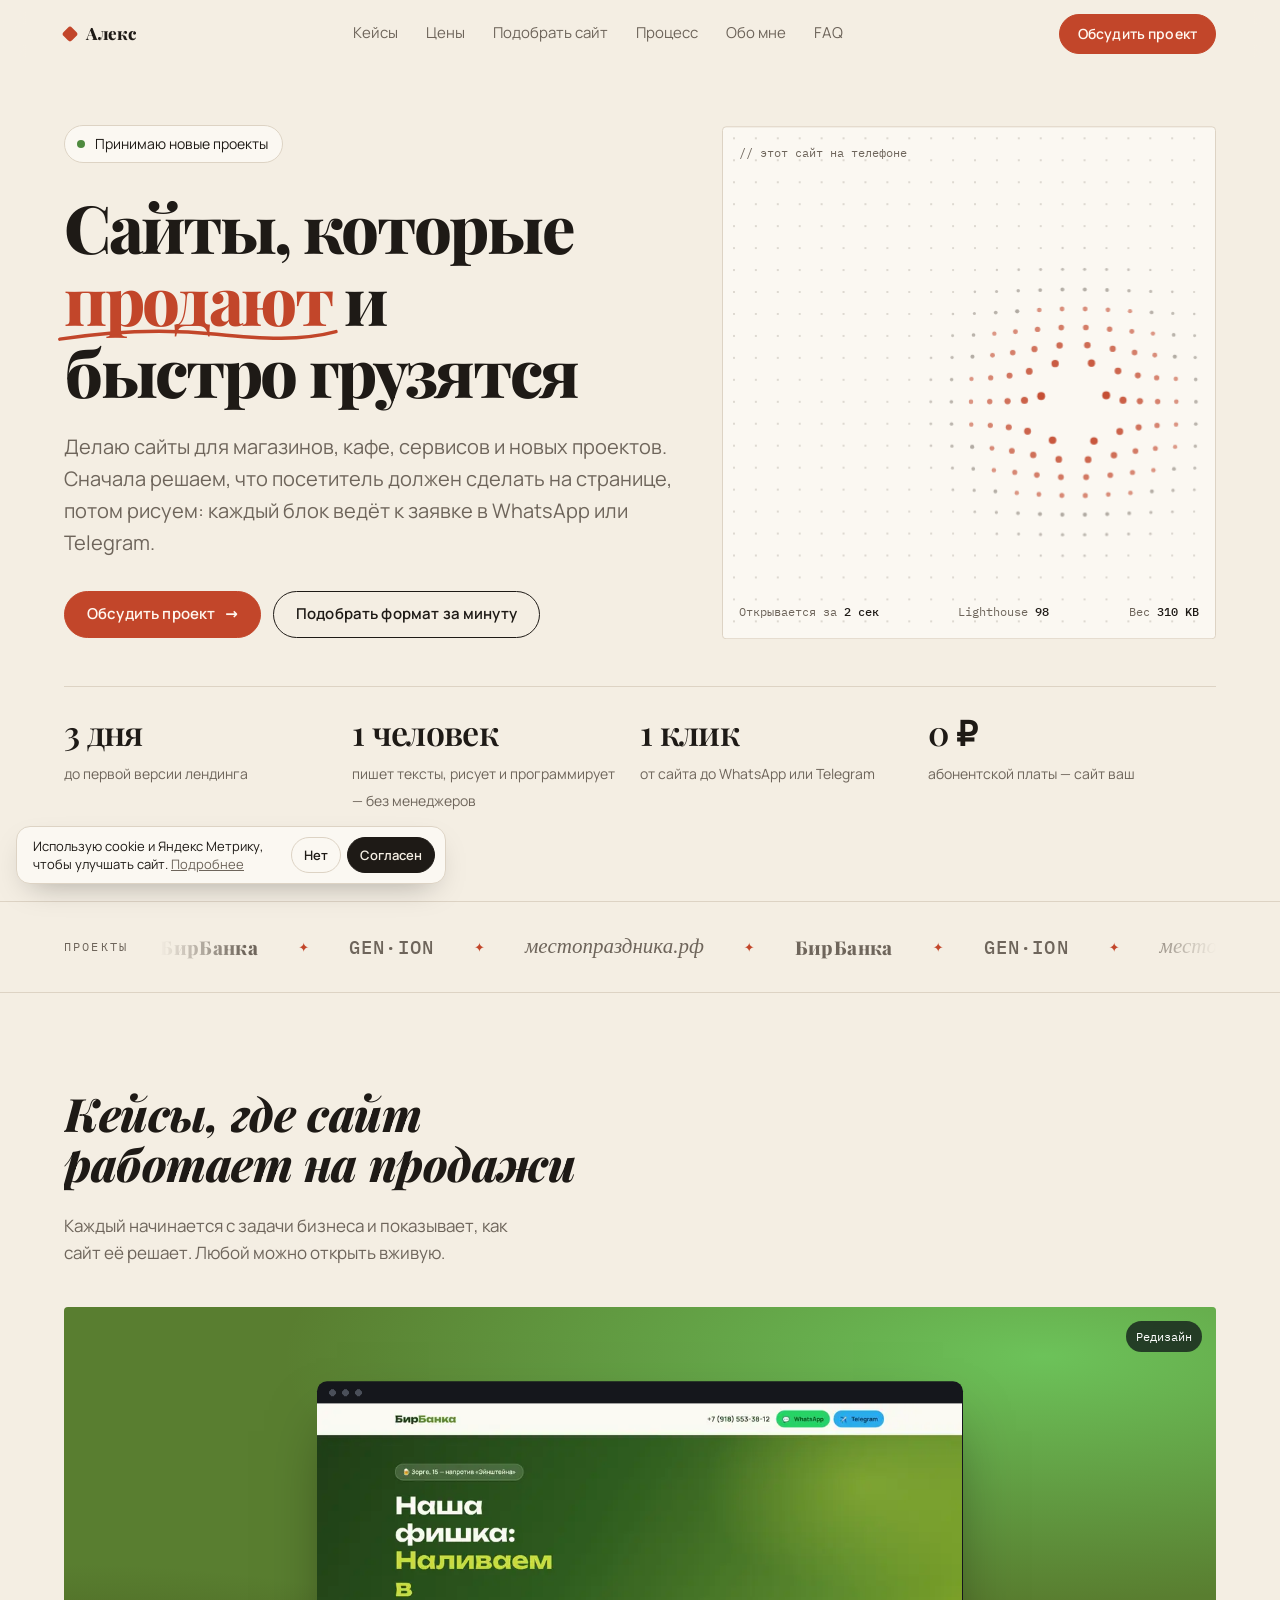
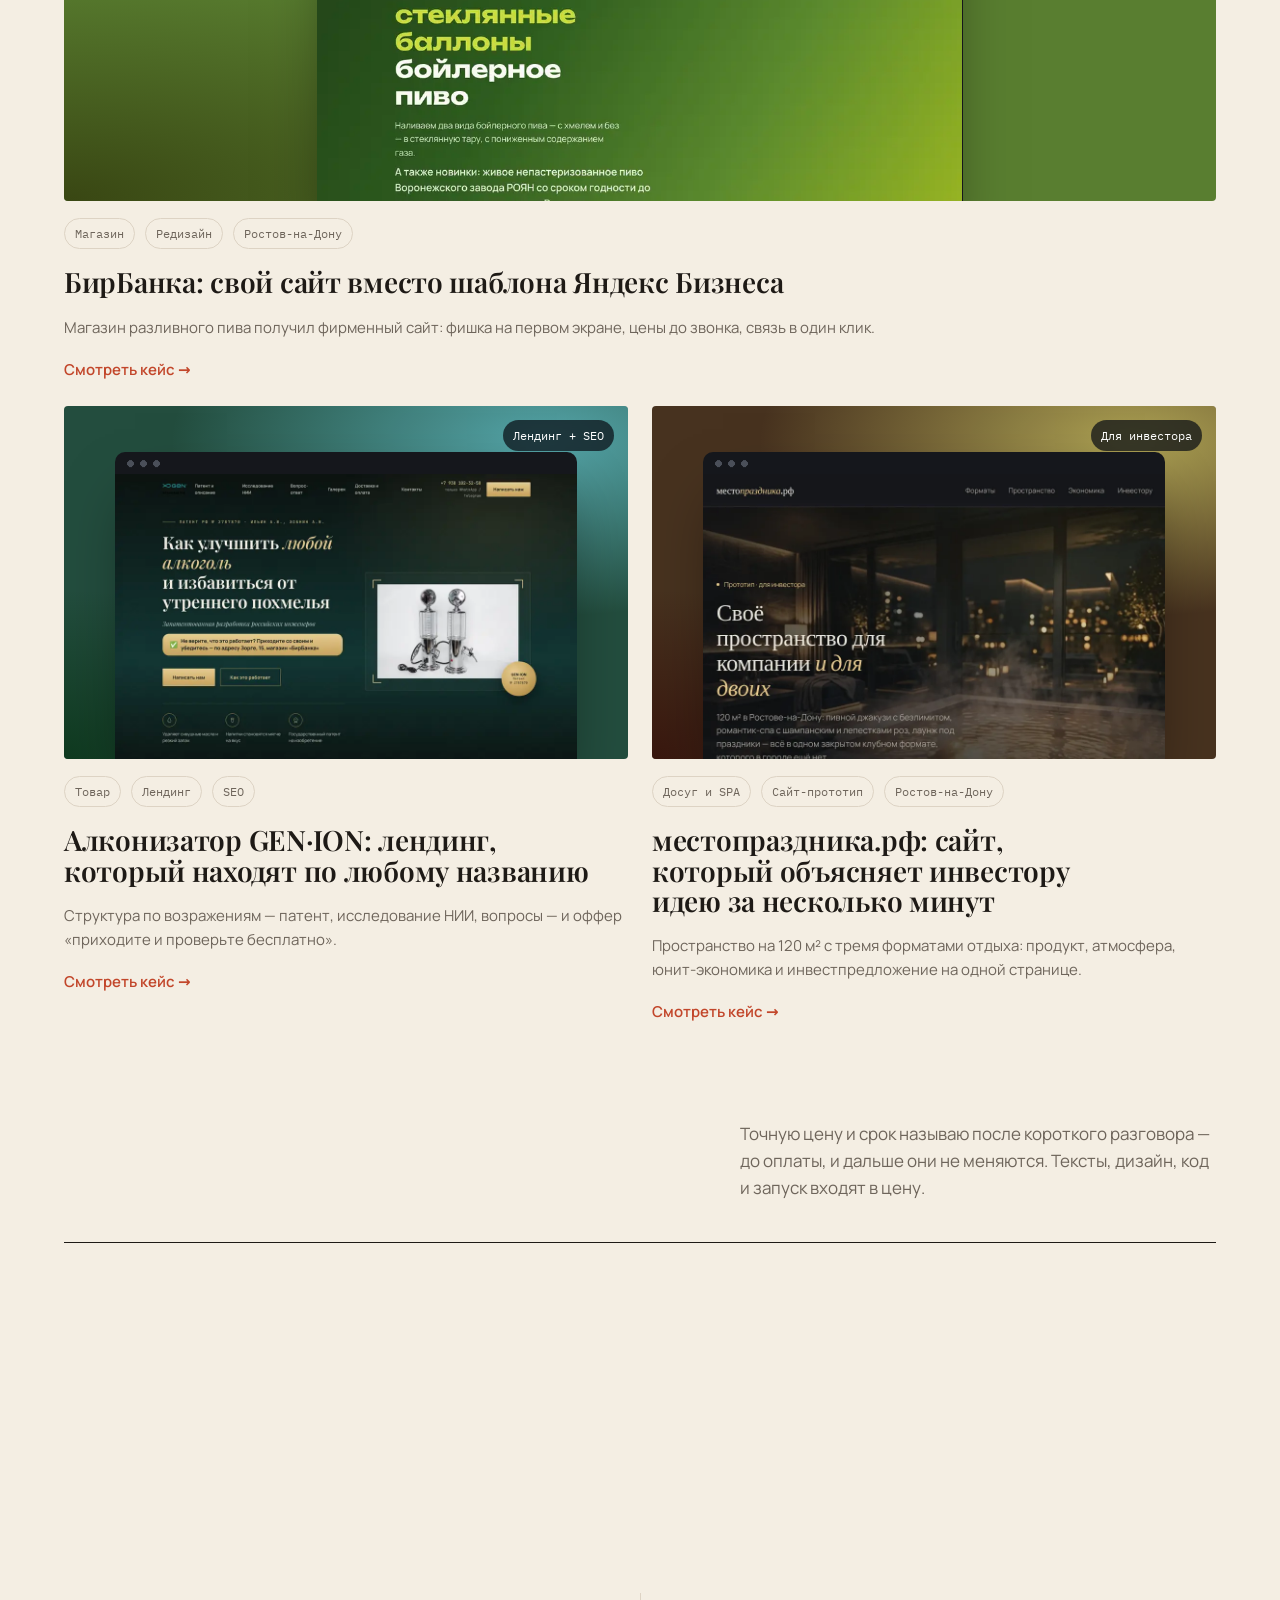
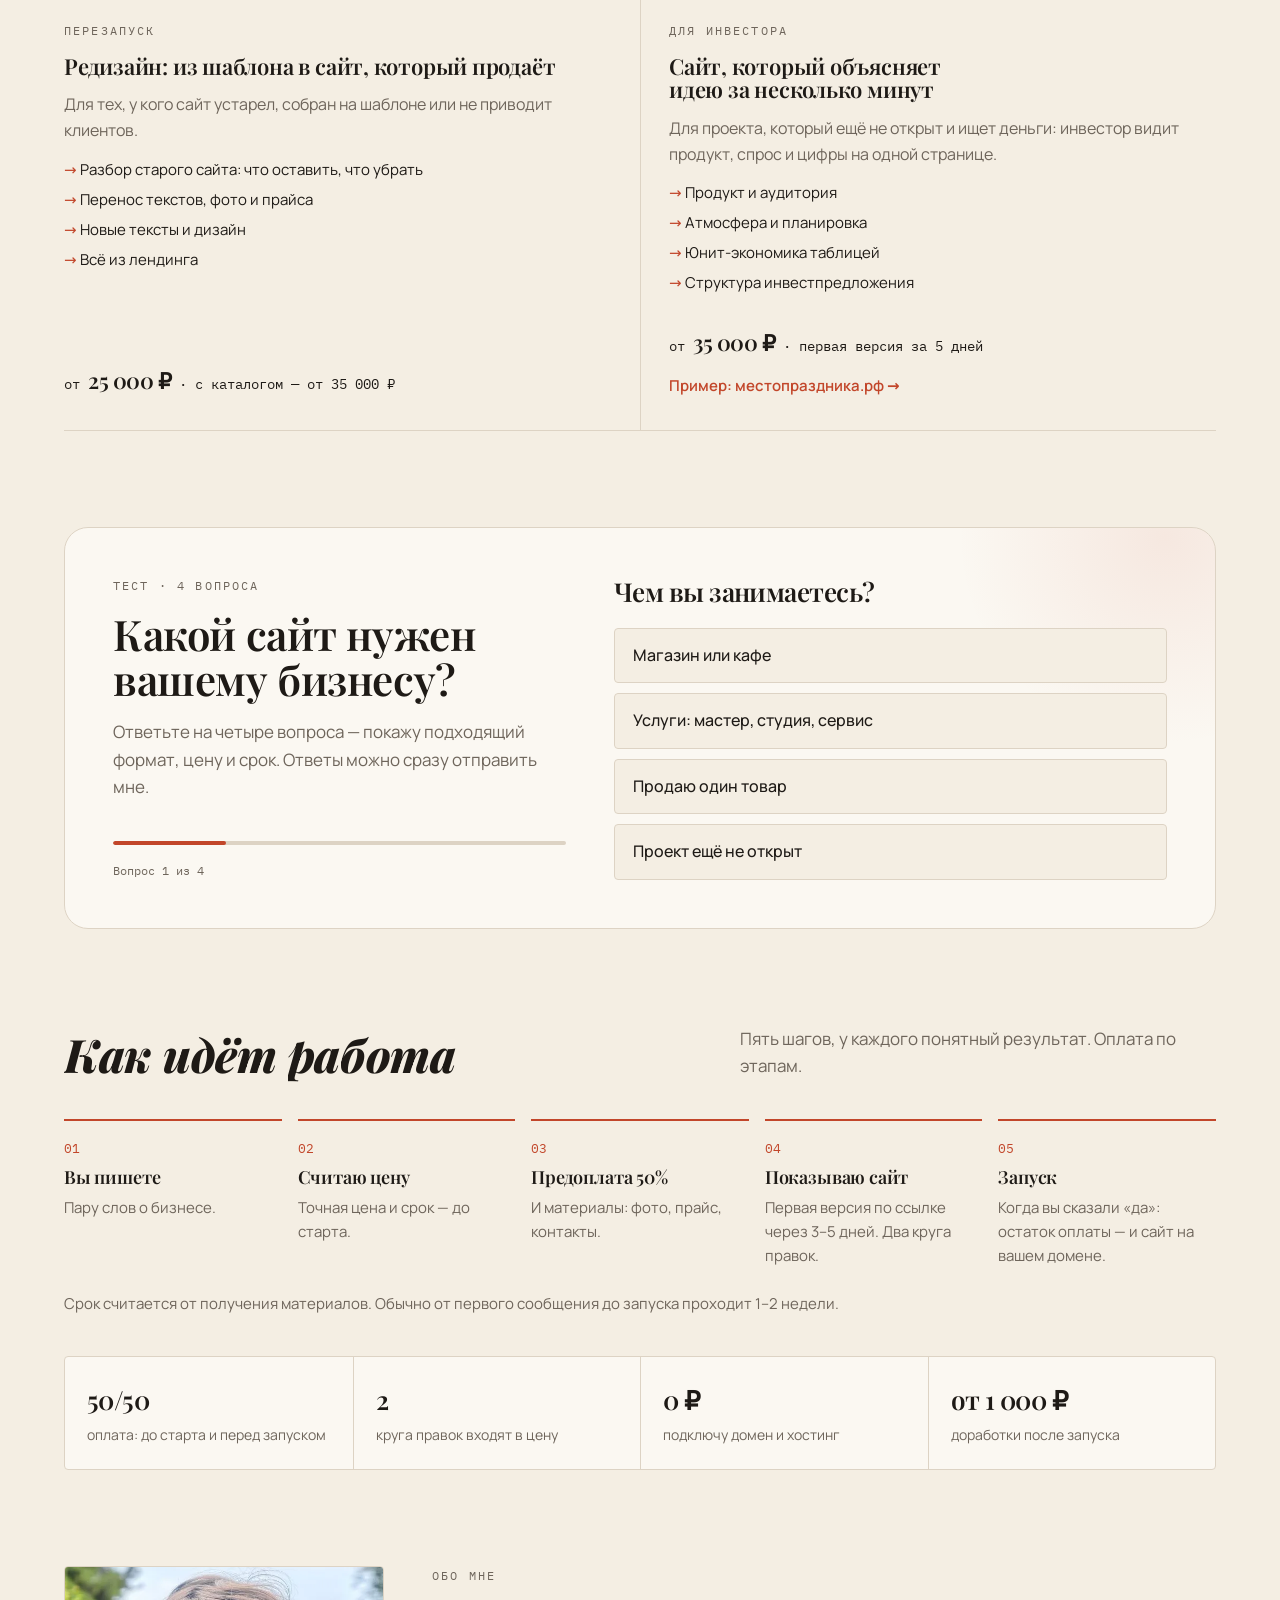
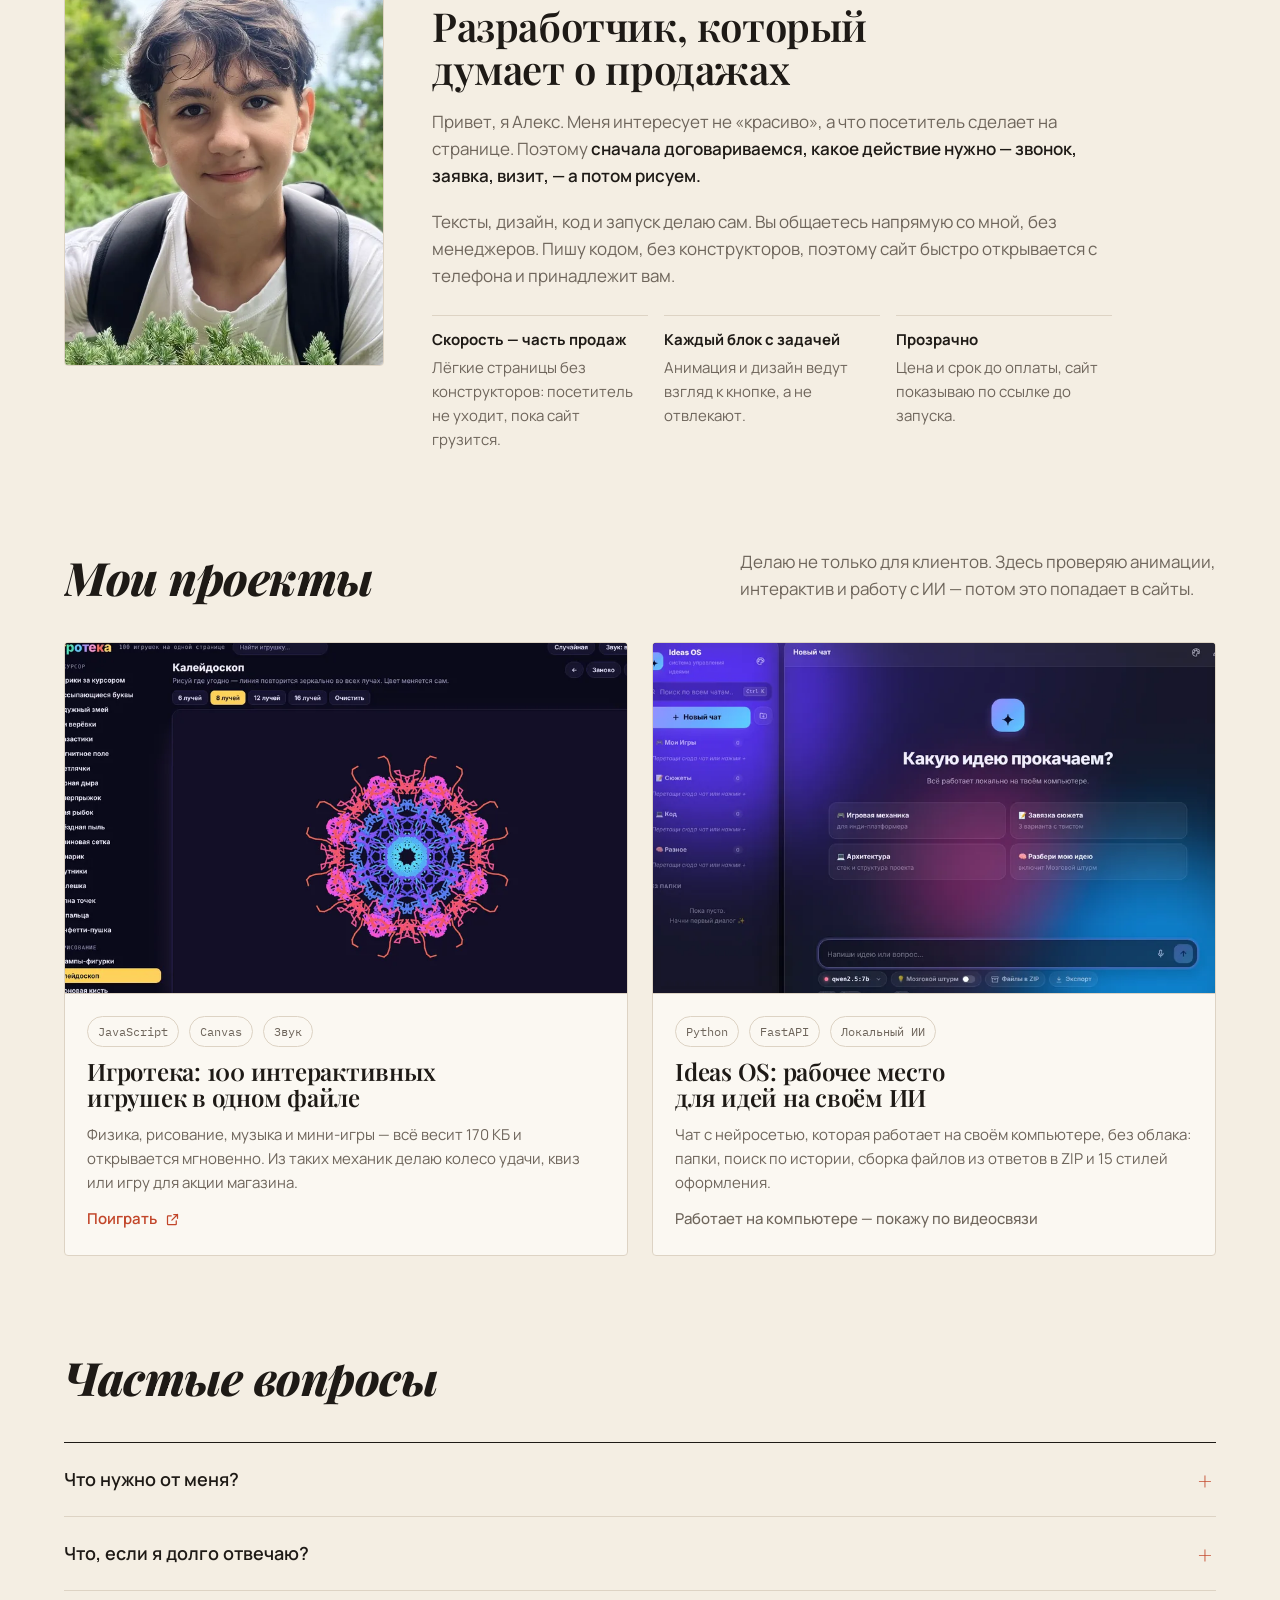
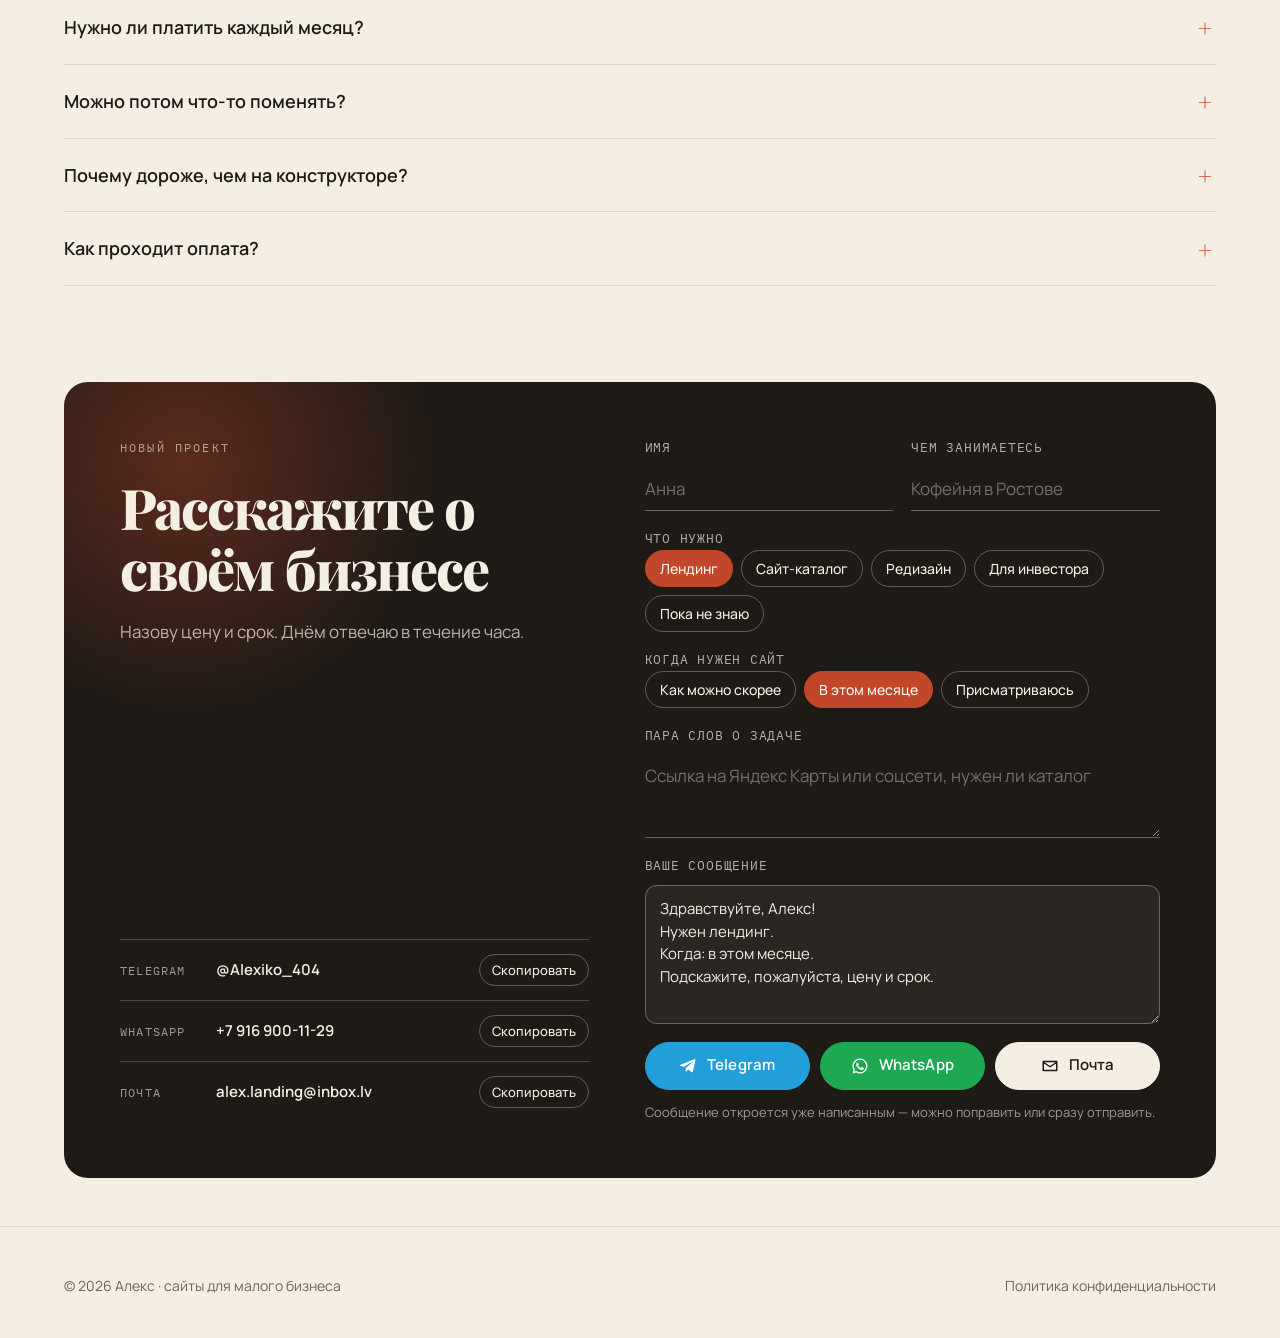
==== commit c1f2a9f2: "Add files via upload" ====
--- a/index.html
+++ b/index.html
@@ -4,25 +4,25 @@
 <meta charset="utf-8">
 <meta name="viewport" content="width=device-width, initial-scale=1, viewport-fit=cover">
 <title>Сайты для магазинов, кафе и сервисов под ключ — Алекс</title>
-<meta name="description" content="Сайты для магазинов, кафе и сервисов, которые продают и быстро грузятся. Лендинг от 7 000 ₽ за 3 рабочих дня. Тексты, дизайн, код и запуск — сам, без посредников.">
-<link rel="canonical" href="https://alex-sites.ru/">
-<meta name="theme-color" content="#EDF0F3" media="(prefers-color-scheme: light)">
-<meta name="theme-color" content="#0A0E15" media="(prefers-color-scheme: dark)">
+<meta name="description" content="Сайты для магазинов, кафе и сервисов, которые продают и быстро грузятся. Лендинг от 20 000 ₽, первая версия за 3 рабочих дня. Тексты, дизайн, код и запуск — сам, без посредников.">
+<link rel="canonical" href="https://www.alex-landing.ru/">
+<meta name="theme-color" content="#F4EEE3" media="(prefers-color-scheme: light)">
+<meta name="theme-color" content="#16130F" media="(prefers-color-scheme: dark)">
 <meta property="og:type" content="website">
 <meta property="og:locale" content="ru_RU">
 <meta property="og:site_name" content="Алекс — сайты для малого бизнеса">
 <meta property="og:title" content="Сайты для магазинов, кафе и сервисов под ключ — Алекс">
-<meta property="og:description" content="Сайты для магазинов, кафе и сервисов, которые продают и быстро грузятся. Лендинг от 7 000 ₽ за 3 рабочих дня. Тексты, дизайн, код и запуск — сам, без посредников.">
-<meta property="og:url" content="https://alex-sites.ru/">
-<meta property="og:image" content="https://alex-sites.ru/og/og-home.jpg">
+<meta property="og:description" content="Сайты для магазинов, кафе и сервисов, которые продают и быстро грузятся. Лендинг от 20 000 ₽, первая версия за 3 рабочих дня. Тексты, дизайн, код и запуск — сам, без посредников.">
+<meta property="og:url" content="https://www.alex-landing.ru/">
+<meta property="og:image" content="https://www.alex-landing.ru/og/og-home.jpg">
 <meta property="og:image:width" content="1200">
 <meta property="og:image:height" content="630">
 <meta name="twitter:card" content="summary_large_image">
 <link rel="icon" href="favicon.svg" type="image/svg+xml">
 <link rel="icon" href="favicon-32.png" sizes="32x32" type="image/png">
 <link rel="apple-touch-icon" href="apple-touch-icon.png">
-<link rel="preload" href="assets/fonts/unbounded-cyrillic-800-normal.woff2" as="font" type="font/woff2" crossorigin>
-<link rel="preload" href="assets/fonts/onest-cyrillic-400-normal.woff2" as="font" type="font/woff2" crossorigin>
+<link rel="preload" href="assets/fonts/playfair-display-cyrillic-800-normal.woff2" as="font" type="font/woff2" crossorigin>
+<link rel="preload" href="assets/fonts/manrope-cyrillic-400-normal.woff2" as="font" type="font/woff2" crossorigin>
 <link rel="stylesheet" href="assets/css/style.css">
 <script type="application/ld+json">
 {
@@ -30,11 +30,11 @@
  "@graph": [
   {
    "@type": "Person",
-   "@id": "https://alex-sites.ru/#alex",
+   "@id": "https://www.alex-landing.ru/#alex",
    "name": "Алекс",
    "jobTitle": "Веб-разработчик и дизайнер сайтов",
-   "url": "https://alex-sites.ru/",
-   "email": "mailto:pkakkauntalexa@gmail.com",
+   "url": "https://www.alex-landing.ru/",
+   "email": "mailto:alex.landing@inbox.lv",
    "sameAs": [
     "https://t.me/Alexiko_404"
    ],
@@ -49,7 +49,7 @@
    "@type": "Service",
    "name": "Создание сайтов для малого бизнеса под ключ",
    "provider": {
-    "@id": "https://alex-sites.ru/#alex"
+    "@id": "https://www.alex-landing.ru/#alex"
    },
    "areaServed": "RU",
    "hasOfferCatalog": {
@@ -64,7 +64,7 @@
       },
       "priceSpecification": {
        "@type": "PriceSpecification",
-       "minPrice": 7000,
+       "minPrice": 20000,
        "priceCurrency": "RUB"
       }
      },
@@ -76,7 +76,7 @@
       },
       "priceSpecification": {
        "@type": "PriceSpecification",
-       "minPrice": 9500,
+       "minPrice": 30000,
        "priceCurrency": "RUB"
       }
      },
@@ -88,7 +88,19 @@
       },
       "priceSpecification": {
        "@type": "PriceSpecification",
-       "minPrice": 7500,
+       "minPrice": 25000,
+       "priceCurrency": "RUB"
+      }
+     },
+     {
+      "@type": "Offer",
+      "itemOffered": {
+       "@type": "Service",
+       "name": "Сайт для инвестора"
+      },
+      "priceSpecification": {
+       "@type": "PriceSpecification",
+       "minPrice": 35000,
        "priceCurrency": "RUB"
       }
      }
@@ -127,7 +139,15 @@
      "name": "Можно потом что-то поменять?",
      "acceptedAnswer": {
       "@type": "Answer",
-      "text": "Да, доработки — от 500 ₽ за задачу."
+      "text": "Да. Мелкие правки — от 1 000 ₽ за задачу, новый блок или раздел — по договорённости, цену называю заранее."
+     }
+    },
+    {
+     "@type": "Question",
+     "name": "Почему дороже, чем на конструкторе?",
+     "acceptedAnswer": {
+      "@type": "Answer",
+      "text": "Сайт на конструкторе — это шаблон и абонентская плата каждый месяц. Я пишу тексты под ваш бизнес, рисую дизайн с нуля и собираю сайт кодом: он быстрее открывается с телефона, ничего не стоит в месяц и полностью принадлежит вам."
      }
     },
     {
@@ -155,7 +175,7 @@
   <div class="wrap header-row">
     <a class="logo" href="./" aria-label="Алекс — на главную"><i aria-hidden="true"></i>Алекс</a>
     <nav class="main-nav" aria-label="Разделы">
-      <a href="#work">Кейсы</a><a href="#services">Услуги</a><a href="#process">Процесс</a><a href="#about">Обо мне</a><a href="#faq">FAQ</a>
+      <a href="#work">Кейсы</a><a href="#services">Цены</a><a href="#quiz">Подобрать сайт</a><a href="#process">Процесс</a><a href="#about">Обо мне</a><a href="#faq">FAQ</a>
     </nav>
     <a class="btn btn-primary" href="#contact">Обсудить проект</a>
   </div>
@@ -167,22 +187,22 @@
       <div>
         <span class="status"><span class="dot" aria-hidden="true"></span>Принимаю новые проекты</span>
         <h1>Сайты, которые <em>продают</em> и&nbsp;быстро грузятся</h1>
-        <p class="lead">Делаю сайты для магазинов, кафе и сервисов. Сначала решаем, что посетитель должен сделать на странице, потом рисуем: каждый блок ведёт к заявке в WhatsApp или Telegram.</p>
+        <p class="lead">Делаю сайты для магазинов, кафе, сервисов и новых проектов. Сначала решаем, что посетитель должен сделать на странице, потом рисуем: каждый блок ведёт к заявке в WhatsApp или Telegram.</p>
         <div class="ctas">
           <a class="btn btn-primary" href="#contact">Обсудить проект <span class="arr">→</span></a>
-          <a class="btn btn-ghost" href="#work">Смотреть кейсы</a>
+          <a class="btn btn-ghost" href="#quiz">Подобрать формат за минуту</a>
         </div>
       </div>
       <div class="field" id="field" aria-hidden="true">
         <canvas id="cv"></canvas>
-        <span class="tag">// этот сайт · замер Lighthouse на телефоне</span>
-        <div class="hud"><span>Lighthouse <b>98</b></span><span>LCP <b>2.0 s</b></span><span>CLS <b>0</b></span><span>Вес <b>310 KB</b></span></div>
+        <span class="tag">// этот сайт на телефоне</span>
+        <div class="hud"><span>Открывается за <b>2 сек</b></span><span>Lighthouse <b>98</b></span><span>Вес <b>310 KB</b></span></div>
       </div>
     </div>
     <div class="wrap">
       <div class="vitals tab">
-        <div><b>3</b><span>кейса с живыми версиями</span></div>
-        <div><b>3 дня</b><span>до готового лендинга</span></div>
+        <div><b>3 дня</b><span>до первой версии лендинга</span></div>
+        <div><b>1 человек</b><span>пишет тексты, рисует и программирует — без менеджеров</span></div>
         <div><b>1 клик</b><span>от сайта до WhatsApp или Telegram</span></div>
         <div><b>0 ₽</b><span>абонентской платы — сайт ваш</span></div>
       </div>
@@ -233,8 +253,8 @@
   <section class="block" id="services">
     <div class="wrap">
       <div class="sec-head">
-        <h2>С чем прихожу</h2>
-        <p>Три формата. Точную цену и срок называю после короткого разговора — до оплаты, и дальше они не меняются.</p>
+        <h2>Услуги и цены</h2>
+        <p>Точную цену и срок называю после короткого разговора — до оплаты, и дальше они не меняются. Тексты, дизайн, код и запуск входят в цену.</p>
       </div>
       <div class="services">
         <div class="svc reveal">
@@ -242,21 +262,90 @@
           <h3>Лендинг, который собирает заявки</h3>
           <p>Для одной услуги, товара или акции, которые нужно продать.</p>
           <ul><li>Тексты, дизайн и вёрстка</li><li>Мобильная версия</li><li>SEO и Яндекс Метрика</li><li>WhatsApp, Telegram и карта</li></ul>
-          <div class="price">от <b>7 000 ₽</b> · 3 рабочих дня</div>
+          <div class="price">от <b>20 000 ₽</b> · первая версия за 3 дня</div>
         </div>
         <div class="svc reveal">
           <span class="eyebrow">Рост</span>
           <h3>Каталог, по которому выбирают до звонка</h3>
           <p>Для магазина, кафе или услуг с прайсом: покупатель приходит уже с выбором.</p>
           <ul><li>Всё из лендинга</li><li>Каталог или меню с ценами</li><li>Отзывы и «как добраться»</li></ul>
-          <div class="price">от <b>9 500 ₽</b> · 4 рабочих дня</div>
+          <div class="price">от <b>30 000 ₽</b> · первая версия за 4 дня</div>
         </div>
         <div class="svc reveal">
           <span class="eyebrow">Перезапуск</span>
-          <h3>Редизайн шаблона в&nbsp;сайт, который продаёт</h3>
+          <h3>Редизайн: из шаблона в&nbsp;сайт, который продаёт</h3>
           <p>Для тех, у кого сайт устарел, собран на шаблоне или не приводит клиентов.</p>
-          <ul><li>Перенос данных со старого сайта</li><li>Новые тексты и дизайн</li><li>Всё из лендинга</li></ul>
-          <div class="price">от <b>7 500 ₽</b> · 3 рабочих дня</div>
+          <ul><li>Разбор старого сайта: что оставить, что убрать</li><li>Перенос текстов, фото и прайса</li><li>Новые тексты и дизайн</li><li>Всё из лендинга</li></ul>
+          <div class="price">от <b>25 000 ₽</b> · с каталогом — от 35 000 ₽</div>
+        </div>
+        <div class="svc reveal">
+          <span class="eyebrow">Для инвестора</span>
+          <h3>Сайт, который объясняет идею за&nbsp;несколько минут</h3>
+          <p>Для проекта, который ещё не открыт и ищет деньги: инвестор видит продукт, спрос и цифры на одной странице.</p>
+          <ul><li>Продукт и аудитория</li><li>Атмосфера и планировка</li><li>Юнит-экономика таблицей</li><li>Структура инвестпредложения</li></ul>
+          <div class="price">от <b>35 000 ₽</b> · первая версия за 5 дней</div>
+          <a class="svc-link" href="cases/mesto-prazdnika.html">Пример: местопраздника.рф →</a>
+        </div>
+      </div>
+    </div>
+  </section>
+
+  <section class="block" id="quiz">
+    <div class="wrap">
+      <div class="quiz reveal" data-quiz>
+        <div class="quiz-side">
+          <span class="eyebrow">Тест · 4 вопроса</span>
+          <h2>Какой сайт нужен вашему бизнесу?</h2>
+          <p>Ответьте на четыре вопроса — покажу подходящий формат, цену и срок. Ответы можно сразу отправить мне.</p>
+          <div class="quiz-progress" aria-hidden="true"><i></i></div>
+          <span class="quiz-count tab" data-quiz-count>Вопрос 1 из 4</span>
+        </div>
+        <div class="quiz-main">
+          <fieldset class="q is-active" data-q="biz">
+            <legend>Чем вы занимаетесь?</legend>
+            <div class="q-opts">
+              <button type="button" data-v="shop">Магазин или кафе</button>
+              <button type="button" data-v="service">Услуги: мастер, студия, сервис</button>
+              <button type="button" data-v="product">Продаю один товар</button>
+              <button type="button" data-v="startup">Проект ещё не открыт</button>
+            </div>
+          </fieldset>
+          <fieldset class="q" data-q="now">
+            <legend>Сайт сейчас есть?</legend>
+            <div class="q-opts">
+              <button type="button" data-v="none">Нет, ничего нет</button>
+              <button type="button" data-v="maps">Только Карты или соцсети</button>
+              <button type="button" data-v="old">Есть, но устарел или на шаблоне</button>
+            </div>
+          </fieldset>
+          <fieldset class="q" data-q="items">
+            <legend>Из скольких позиций клиент выбирает?</legend>
+            <div class="q-opts">
+              <button type="button" data-v="one">Одна услуга или товар</button>
+              <button type="button" data-v="few">До 10 позиций</button>
+              <button type="button" data-v="many">Больше 10 — прайс или меню</button>
+            </div>
+          </fieldset>
+          <fieldset class="q" data-q="goal">
+            <legend>Что должен сделать посетитель сайта?</legend>
+            <div class="q-opts">
+              <button type="button" data-v="write">Написать или позвонить</button>
+              <button type="button" data-v="visit">Прийти в точку</button>
+              <button type="button" data-v="choose">Выбрать из прайса и заказать</button>
+              <button type="button" data-v="invest">Понять идею и вложить деньги</button>
+            </div>
+          </fieldset>
+          <div class="q-result" data-quiz-result hidden>
+            <span class="eyebrow">Вам подойдёт</span>
+            <h3 data-r="name"></h3>
+            <p data-r="why"></p>
+            <div class="q-price"><b data-r="price"></b><span data-r="time"></span></div>
+            <div class="q-actions">
+              <a class="btn btn-primary" href="#contact" data-quiz-send data-goal="quiz_done">Отправить ответы <span class="arr">→</span></a>
+              <button type="button" class="link-btn" data-quiz-reset>Пройти заново</button>
+            </div>
+          </div>
+          <button type="button" class="link-btn q-back" data-quiz-back hidden>← Назад</button>
         </div>
       </div>
     </div>
@@ -272,15 +361,15 @@
         <div class="step reveal"><span class="n">01</span><h3>Вы пишете</h3><p>Пару слов о бизнесе.</p></div>
         <div class="step reveal"><span class="n">02</span><h3>Считаю цену</h3><p>Точная цена и срок — до старта.</p></div>
         <div class="step reveal"><span class="n">03</span><h3>Предоплата 50%</h3><p>И материалы: фото, прайс, контакты.</p></div>
-        <div class="step reveal"><span class="n">04</span><h3>Показываю сайт</h3><p>Через 3–4 дня. Два круга правок.</p></div>
-        <div class="step reveal"><span class="n">05</span><h3>Запуск</h3><p>Остаток — и сайт на вашем домене.</p></div>
-      </div>
-      <p class="process-note">Срок считается от получения материалов.</p>
+        <div class="step reveal"><span class="n">04</span><h3>Показываю сайт</h3><p>Первая версия по ссылке через 3–5 дней. Два круга правок.</p></div>
+        <div class="step reveal"><span class="n">05</span><h3>Запуск</h3><p>Когда вы сказали «да»: остаток оплаты — и сайт на вашем домене.</p></div>
+      </div>
+      <p class="process-note">Срок считается от получения материалов. Обычно от первого сообщения до запуска проходит 1–2 недели.</p>
       <div class="terms tab reveal" style="margin-top:40px">
         <div><b>50/50</b><span>оплата: до старта и перед запуском</span></div>
         <div><b>2</b><span>круга правок входят в цену</span></div>
         <div><b>0 ₽</b><span>подключу домен и хостинг</span></div>
-        <div><b>от 500 ₽</b><span>доработки после запуска</span></div>
+        <div><b>от 1 000 ₽</b><span>доработки после запуска</span></div>
       </div>
     </div>
   </section>
@@ -302,10 +391,39 @@
     </div>
   </section>
 
+  <section class="block" id="lab">
+    <div class="wrap">
+      <div class="sec-head">
+        <h2>Мои проекты</h2>
+        <p>Делаю не только для клиентов. Здесь проверяю анимации, интерактив и работу с ИИ — потом это попадает в сайты.</p>
+      </div>
+      <div class="lab">
+        <a class="lab-card reveal" href="work/igroteka/index.html" target="_blank" rel="noopener" data-goal="demo_open">
+          <div class="lab-pic"><img src="assets/img/lab/igroteka.webp" width="960" height="600" alt="Игротека — интерактивные игрушки в браузере" loading="lazy"></div>
+          <div class="lab-body">
+            <div class="case-meta"><span class="chip">JavaScript</span><span class="chip">Canvas</span><span class="chip">Звук</span></div>
+            <h3>Игротека: 100 интерактивных игрушек в одном файле</h3>
+            <p>Физика, рисование, музыка и мини-игры — всё весит 170 КБ и открывается мгновенно. Из таких механик делаю колесо удачи, квиз или игру для акции магазина.</p>
+            <span class="lab-link">Поиграть <svg><use href="#i-ext"/></svg></span>
+          </div>
+        </a>
+        <div class="lab-card reveal">
+          <div class="lab-pic"><img src="assets/img/lab/ideas-os.webp" width="960" height="600" alt="Ideas OS — чат с локальным ИИ" loading="lazy"></div>
+          <div class="lab-body">
+            <div class="case-meta"><span class="chip">Python</span><span class="chip">FastAPI</span><span class="chip">Локальный ИИ</span></div>
+            <h3>Ideas OS: рабочее место для идей на своём ИИ</h3>
+            <p>Чат с нейросетью, которая работает на своём компьютере, без облака: папки, поиск по истории, сборка файлов из ответов в ZIP и 15 стилей оформления.</p>
+            <span class="lab-link lab-muted">Работает на компьютере — покажу по видеосвязи</span>
+          </div>
+        </div>
+      </div>
+    </div>
+  </section>
+
   <section class="block" id="faq">
     <div class="wrap">
       <div class="sec-head"><h2>Частые вопросы</h2></div>
-      <div class="faq"><details><summary>Что нужно от меня?</summary><p>Ответить на пару вопросов о бизнесе и прислать фото, прайс и контакты. Тексты пишу я.</p></details><details><summary>Что, если я долго отвечаю?</summary><p>Срок сдвигается на время задержки. Круг правок — один список одним сообщением.</p></details><details><summary>Нужно ли платить каждый месяц?</summary><p>Только за хостинг и домен — напрямую провайдеру, обычно около 3 000 ₽ в год. Сайт ваш.</p></details><details><summary>Можно потом что-то поменять?</summary><p>Да, доработки — от 500 ₽ за задачу.</p></details><details><summary>Как проходит оплата?</summary><p>50% перед стартом, остаток — когда вы приняли сайт и перед запуском на вашем домене.</p></details></div>
+      <div class="faq"><details><summary>Что нужно от меня?</summary><p>Ответить на пару вопросов о бизнесе и прислать фото, прайс и контакты. Тексты пишу я.</p></details><details><summary>Что, если я долго отвечаю?</summary><p>Срок сдвигается на время задержки. Круг правок — один список одним сообщением.</p></details><details><summary>Нужно ли платить каждый месяц?</summary><p>Только за хостинг и домен — напрямую провайдеру, обычно около 3 000 ₽ в год. Сайт ваш.</p></details><details><summary>Можно потом что-то поменять?</summary><p>Да. Мелкие правки — от 1 000 ₽ за задачу, новый блок или раздел — по договорённости, цену называю заранее.</p></details><details><summary>Почему дороже, чем на конструкторе?</summary><p>Сайт на конструкторе — это шаблон и абонентская плата каждый месяц. Я пишу тексты под ваш бизнес, рисую дизайн с нуля и собираю сайт кодом: он быстрее открывается с телефона, ничего не стоит в месяц и полностью принадлежит вам.</p></details><details><summary>Как проходит оплата?</summary><p>50% перед стартом, остаток — когда вы приняли сайт и перед запуском на вашем домене.</p></details></div>
     </div>
   </section>
 
@@ -314,14 +432,14 @@
       <div class="side">
         <span class="eyebrow" style="color:inherit;opacity:.6">Новый проект</span>
         <h2>Расскажите о своём бизнесе</h2>
-        <p>Назову цену и срок. Отвечаю в течение часа.</p>
+        <p>Назову цену и срок. Днём отвечаю в течение часа.</p>
         <div class="ch">
           <div><span>Telegram</span><a href="https://t.me/Alexiko_404" target="_blank" rel="noopener" data-goal="tg_click">@Alexiko_404</a><button class="copy" type="button" data-copy="@Alexiko_404">Скопировать</button></div>
           <div><span>WhatsApp</span><a href="https://wa.me/79169001129?text=%D0%97%D0%B4%D1%80%D0%B0%D0%B2%D1%81%D1%82%D0%B2%D1%83%D0%B9%D1%82%D0%B5%2C%20%D0%90%D0%BB%D0%B5%D0%BA%D1%81%21%20%D0%A5%D0%BE%D1%87%D1%83%20%D1%81%D0%B0%D0%B9%D1%82%20%D0%B4%D0%BB%D1%8F%20%D1%81%D0%B2%D0%BE%D0%B5%D0%B3%D0%BE%20%D0%B1%D0%B8%D0%B7%D0%BD%D0%B5%D1%81%D0%B0%3A%20" target="_blank" rel="noopener" data-goal="wa_click">+7 916 900-11-29</a><button class="copy" type="button" data-copy="+79169001129">Скопировать</button></div>
-          <div><span>Почта</span><a href="mailto:pkakkauntalexa@gmail.com" data-goal="mail_click">pkakkauntalexa@gmail.com</a><button class="copy" type="button" data-copy="pkakkauntalexa@gmail.com">Скопировать</button></div>
-        </div>
-      </div>
-      <form class="brief" id="brief" novalidate data-wa="79169001129" data-tg="Alexiko_404" data-mail="pkakkauntalexa@gmail.com">
+          <div><span>Почта</span><a href="mailto:alex.landing@inbox.lv" data-goal="mail_click">alex.landing@inbox.lv</a><button class="copy" type="button" data-copy="alex.landing@inbox.lv">Скопировать</button></div>
+        </div>
+      </div>
+      <form class="brief" id="brief" novalidate data-wa="79169001129" data-tg="Alexiko_404" data-mail="alex.landing@inbox.lv">
         <div class="row2">
           <div class="fl"><label for="f-name">Имя</label><input id="f-name" name="name" autocomplete="name" placeholder="Анна"></div>
           <div class="fl"><label for="f-biz">Чем занимаетесь</label><input id="f-biz" name="biz" placeholder="Кофейня в Ростове"></div>
@@ -331,6 +449,7 @@
             <input type="radio" name="type" id="t1" value="лендинг" checked><label for="t1">Лендинг</label>
             <input type="radio" name="type" id="t2" value="сайт-каталог"><label for="t2">Сайт-каталог</label>
             <input type="radio" name="type" id="t3" value="редизайн сайта"><label for="t3">Редизайн</label>
+            <input type="radio" name="type" id="t5" value="сайт для инвестора"><label for="t5">Для инвестора</label>
             <input type="radio" name="type" id="t4" value="consult"><label for="t4">Пока не знаю</label>
           </div>
         </fieldset>
@@ -349,7 +468,7 @@
         <div class="send">
           <a class="btn btn-tg" id="send-tg" href="https://t.me/Alexiko_404" target="_blank" rel="noopener" data-goal="tg_click"><svg><use href="#i-tg"/></svg>Telegram</a>
           <a class="btn btn-wa" id="send-wa" href="https://wa.me/79169001129?text=%D0%97%D0%B4%D1%80%D0%B0%D0%B2%D1%81%D1%82%D0%B2%D1%83%D0%B9%D1%82%D0%B5%2C%20%D0%90%D0%BB%D0%B5%D0%BA%D1%81%21%20%D0%A5%D0%BE%D1%87%D1%83%20%D1%81%D0%B0%D0%B9%D1%82%20%D0%B4%D0%BB%D1%8F%20%D1%81%D0%B2%D0%BE%D0%B5%D0%B3%D0%BE%20%D0%B1%D0%B8%D0%B7%D0%BD%D0%B5%D1%81%D0%B0%3A%20" target="_blank" rel="noopener" data-goal="wa_click"><svg><use href="#i-wa"/></svg>WhatsApp</a>
-          <a class="btn btn-mail" id="send-mail" href="mailto:pkakkauntalexa@gmail.com" data-goal="mail_click"><svg><use href="#i-mail"/></svg>Почта</a>
+          <a class="btn btn-mail" id="send-mail" href="mailto:alex.landing@inbox.lv" data-goal="mail_click"><svg><use href="#i-mail"/></svg>Почта</a>
         </div>
         <small class="send-note">Сообщение откроется уже написанным — можно поправить или сразу отправить.</small>
       </form>
@@ -375,5 +494,6 @@
 </div>
 
 <script src="assets/js/main.js" defer></script>
+<script src="assets/js/motion.js" defer></script>
 </body>
 </html>
--- a/assets/css/style.css
+++ b/assets/css/style.css
@@ -1,41 +1,50 @@
-@font-face{font-family:'Unbounded';font-style:normal;font-weight:400;font-display:swap;src:url(../fonts/unbounded-cyrillic-400-normal.woff2) format('woff2');unicode-range:U+0301,U+0400-045F,U+0490-0491,U+04B0-04B1,U+2116}
-@font-face{font-family:'Unbounded';font-style:normal;font-weight:400;font-display:swap;src:url(../fonts/unbounded-latin-400-normal.woff2) format('woff2');unicode-range:U+0000-00FF,U+0131,U+0152-0153,U+02BB-02BC,U+02C6,U+02DA,U+02DC,U+0304,U+0308,U+0329,U+2000-206F,U+20AC,U+2122,U+2191,U+2193,U+2212,U+2215,U+FEFF,U+FFFD}
-@font-face{font-family:'Unbounded';font-style:normal;font-weight:600;font-display:swap;src:url(../fonts/unbounded-cyrillic-600-normal.woff2) format('woff2');unicode-range:U+0301,U+0400-045F,U+0490-0491,U+04B0-04B1,U+2116}
-@font-face{font-family:'Unbounded';font-style:normal;font-weight:600;font-display:swap;src:url(../fonts/unbounded-latin-600-normal.woff2) format('woff2');unicode-range:U+0000-00FF,U+0131,U+0152-0153,U+02BB-02BC,U+02C6,U+02DA,U+02DC,U+0304,U+0308,U+0329,U+2000-206F,U+20AC,U+2122,U+2191,U+2193,U+2212,U+2215,U+FEFF,U+FFFD}
-@font-face{font-family:'Unbounded';font-style:normal;font-weight:800;font-display:swap;src:url(../fonts/unbounded-cyrillic-800-normal.woff2) format('woff2');unicode-range:U+0301,U+0400-045F,U+0490-0491,U+04B0-04B1,U+2116}
-@font-face{font-family:'Unbounded';font-style:normal;font-weight:800;font-display:swap;src:url(../fonts/unbounded-latin-800-normal.woff2) format('woff2');unicode-range:U+0000-00FF,U+0131,U+0152-0153,U+02BB-02BC,U+02C6,U+02DA,U+02DC,U+0304,U+0308,U+0329,U+2000-206F,U+20AC,U+2122,U+2191,U+2193,U+2212,U+2215,U+FEFF,U+FFFD}
-@font-face{font-family:'Onest';font-style:normal;font-weight:400;font-display:swap;src:url(../fonts/onest-cyrillic-400-normal.woff2) format('woff2');unicode-range:U+0301,U+0400-045F,U+0490-0491,U+04B0-04B1,U+2116}
-@font-face{font-family:'Onest';font-style:normal;font-weight:400;font-display:swap;src:url(../fonts/onest-latin-400-normal.woff2) format('woff2');unicode-range:U+0000-00FF,U+0131,U+0152-0153,U+02BB-02BC,U+02C6,U+02DA,U+02DC,U+0304,U+0308,U+0329,U+2000-206F,U+20AC,U+2122,U+2191,U+2193,U+2212,U+2215,U+FEFF,U+FFFD}
-@font-face{font-family:'Onest';font-style:normal;font-weight:500;font-display:swap;src:url(../fonts/onest-cyrillic-500-normal.woff2) format('woff2');unicode-range:U+0301,U+0400-045F,U+0490-0491,U+04B0-04B1,U+2116}
-@font-face{font-family:'Onest';font-style:normal;font-weight:500;font-display:swap;src:url(../fonts/onest-latin-500-normal.woff2) format('woff2');unicode-range:U+0000-00FF,U+0131,U+0152-0153,U+02BB-02BC,U+02C6,U+02DA,U+02DC,U+0304,U+0308,U+0329,U+2000-206F,U+20AC,U+2122,U+2191,U+2193,U+2212,U+2215,U+FEFF,U+FFFD}
-@font-face{font-family:'Onest';font-style:normal;font-weight:600;font-display:swap;src:url(../fonts/onest-cyrillic-600-normal.woff2) format('woff2');unicode-range:U+0301,U+0400-045F,U+0490-0491,U+04B0-04B1,U+2116}
-@font-face{font-family:'Onest';font-style:normal;font-weight:600;font-display:swap;src:url(../fonts/onest-latin-600-normal.woff2) format('woff2');unicode-range:U+0000-00FF,U+0131,U+0152-0153,U+02BB-02BC,U+02C6,U+02DA,U+02DC,U+0304,U+0308,U+0329,U+2000-206F,U+20AC,U+2122,U+2191,U+2193,U+2212,U+2215,U+FEFF,U+FFFD}
-@font-face{font-family:'JetBrains Mono';font-style:normal;font-weight:400;font-display:swap;src:url(../fonts/jetbrains-mono-cyrillic-400-normal.woff2) format('woff2');unicode-range:U+0301,U+0400-045F,U+0490-0491,U+04B0-04B1,U+2116}
-@font-face{font-family:'JetBrains Mono';font-style:normal;font-weight:400;font-display:swap;src:url(../fonts/jetbrains-mono-latin-400-normal.woff2) format('woff2');unicode-range:U+0000-00FF,U+0131,U+0152-0153,U+02BB-02BC,U+02C6,U+02DA,U+02DC,U+0304,U+0308,U+0329,U+2000-206F,U+20AC,U+2122,U+2191,U+2193,U+2212,U+2215,U+FEFF,U+FFFD}
-@font-face{font-family:'JetBrains Mono';font-style:normal;font-weight:500;font-display:swap;src:url(../fonts/jetbrains-mono-cyrillic-500-normal.woff2) format('woff2');unicode-range:U+0301,U+0400-045F,U+0490-0491,U+04B0-04B1,U+2116}
-@font-face{font-family:'JetBrains Mono';font-style:normal;font-weight:500;font-display:swap;src:url(../fonts/jetbrains-mono-latin-500-normal.woff2) format('woff2');unicode-range:U+0000-00FF,U+0131,U+0152-0153,U+02BB-02BC,U+02C6,U+02DA,U+02DC,U+0304,U+0308,U+0329,U+2000-206F,U+20AC,U+2122,U+2191,U+2193,U+2212,U+2215,U+FEFF,U+FFFD}
+@font-face{font-family:'Playfair Display';font-style:normal;font-weight:600;font-display:swap;src:url(../fonts/playfair-display-cyrillic-600-normal.woff2) format('woff2');unicode-range:U+0301,U+0400-045F,U+0490-0491,U+04B0-04B1,U+2116}
+@font-face{font-family:'Playfair Display';font-style:normal;font-weight:600;font-display:swap;src:url(../fonts/playfair-display-latin-600-normal.woff2) format('woff2');unicode-range:U+0000-00FF,U+0131,U+0152-0153,U+02BB-02BC,U+02C6,U+02DA,U+02DC,U+0304,U+0308,U+0329,U+2000-206F,U+20AC,U+2122,U+2191,U+2193,U+2212,U+2215,U+FEFF,U+FFFD}
+@font-face{font-family:'Playfair Display';font-style:normal;font-weight:600;font-display:swap;src:url(../fonts/playfair-display-latin-ext-600-normal.woff2) format('woff2');unicode-range:U+0100-02BA,U+02BD-02C5,U+02C7-02CC,U+02CE-02D7,U+02DD-02FF,U+0304,U+0308,U+0329,U+1D00-1DBF,U+1E00-1E9F,U+1EF2-1EFF,U+2020,U+20A0-20AB,U+20AD-20C0,U+2113,U+2C60-2C7F,U+A720-A7FF}
+@font-face{font-family:'Playfair Display';font-style:normal;font-weight:800;font-display:swap;src:url(../fonts/playfair-display-cyrillic-800-normal.woff2) format('woff2');unicode-range:U+0301,U+0400-045F,U+0490-0491,U+04B0-04B1,U+2116}
+@font-face{font-family:'Playfair Display';font-style:normal;font-weight:800;font-display:swap;src:url(../fonts/playfair-display-latin-800-normal.woff2) format('woff2');unicode-range:U+0000-00FF,U+0131,U+0152-0153,U+02BB-02BC,U+02C6,U+02DA,U+02DC,U+0304,U+0308,U+0329,U+2000-206F,U+20AC,U+2122,U+2191,U+2193,U+2212,U+2215,U+FEFF,U+FFFD}
+@font-face{font-family:'Playfair Display';font-style:normal;font-weight:800;font-display:swap;src:url(../fonts/playfair-display-latin-ext-800-normal.woff2) format('woff2');unicode-range:U+0100-02BA,U+02BD-02C5,U+02C7-02CC,U+02CE-02D7,U+02DD-02FF,U+0304,U+0308,U+0329,U+1D00-1DBF,U+1E00-1E9F,U+1EF2-1EFF,U+2020,U+20A0-20AB,U+20AD-20C0,U+2113,U+2C60-2C7F,U+A720-A7FF}
+@font-face{font-family:'Playfair Display';font-style:italic;font-weight:400;font-display:swap;src:url(../fonts/playfair-display-cyrillic-400-italic.woff2) format('woff2');unicode-range:U+0301,U+0400-045F,U+0490-0491,U+04B0-04B1,U+2116}
+@font-face{font-family:'Playfair Display';font-style:italic;font-weight:400;font-display:swap;src:url(../fonts/playfair-display-latin-400-italic.woff2) format('woff2');unicode-range:U+0000-00FF,U+0131,U+0152-0153,U+02BB-02BC,U+02C6,U+02DA,U+02DC,U+0304,U+0308,U+0329,U+2000-206F,U+20AC,U+2122,U+2191,U+2193,U+2212,U+2215,U+FEFF,U+FFFD}
+@font-face{font-family:'Playfair Display';font-style:italic;font-weight:400;font-display:swap;src:url(../fonts/playfair-display-latin-ext-400-italic.woff2) format('woff2');unicode-range:U+0100-02BA,U+02BD-02C5,U+02C7-02CC,U+02CE-02D7,U+02DD-02FF,U+0304,U+0308,U+0329,U+1D00-1DBF,U+1E00-1E9F,U+1EF2-1EFF,U+2020,U+20A0-20AB,U+20AD-20C0,U+2113,U+2C60-2C7F,U+A720-A7FF}
+@font-face{font-family:'Playfair Display';font-style:italic;font-weight:800;font-display:swap;src:url(../fonts/playfair-display-cyrillic-800-italic.woff2) format('woff2');unicode-range:U+0301,U+0400-045F,U+0490-0491,U+04B0-04B1,U+2116}
+@font-face{font-family:'Playfair Display';font-style:italic;font-weight:800;font-display:swap;src:url(../fonts/playfair-display-latin-800-italic.woff2) format('woff2');unicode-range:U+0000-00FF,U+0131,U+0152-0153,U+02BB-02BC,U+02C6,U+02DA,U+02DC,U+0304,U+0308,U+0329,U+2000-206F,U+20AC,U+2122,U+2191,U+2193,U+2212,U+2215,U+FEFF,U+FFFD}
+@font-face{font-family:'Playfair Display';font-style:italic;font-weight:800;font-display:swap;src:url(../fonts/playfair-display-latin-ext-800-italic.woff2) format('woff2');unicode-range:U+0100-02BA,U+02BD-02C5,U+02C7-02CC,U+02CE-02D7,U+02DD-02FF,U+0304,U+0308,U+0329,U+1D00-1DBF,U+1E00-1E9F,U+1EF2-1EFF,U+2020,U+20A0-20AB,U+20AD-20C0,U+2113,U+2C60-2C7F,U+A720-A7FF}
+@font-face{font-family:'Manrope';font-style:normal;font-weight:400;font-display:swap;src:url(../fonts/manrope-cyrillic-400-normal.woff2) format('woff2');unicode-range:U+0301,U+0400-045F,U+0490-0491,U+04B0-04B1,U+2116}
+@font-face{font-family:'Manrope';font-style:normal;font-weight:400;font-display:swap;src:url(../fonts/manrope-latin-400-normal.woff2) format('woff2');unicode-range:U+0000-00FF,U+0131,U+0152-0153,U+02BB-02BC,U+02C6,U+02DA,U+02DC,U+0304,U+0308,U+0329,U+2000-206F,U+20AC,U+2122,U+2191,U+2193,U+2212,U+2215,U+FEFF,U+FFFD}
+@font-face{font-family:'Manrope';font-style:normal;font-weight:400;font-display:swap;src:url(../fonts/manrope-latin-ext-400-normal.woff2) format('woff2');unicode-range:U+0100-02BA,U+02BD-02C5,U+02C7-02CC,U+02CE-02D7,U+02DD-02FF,U+0304,U+0308,U+0329,U+1D00-1DBF,U+1E00-1E9F,U+1EF2-1EFF,U+2020,U+20A0-20AB,U+20AD-20C0,U+2113,U+2C60-2C7F,U+A720-A7FF}
+@font-face{font-family:'Manrope';font-style:normal;font-weight:500;font-display:swap;src:url(../fonts/manrope-cyrillic-500-normal.woff2) format('woff2');unicode-range:U+0301,U+0400-045F,U+0490-0491,U+04B0-04B1,U+2116}
+@font-face{font-family:'Manrope';font-style:normal;font-weight:500;font-display:swap;src:url(../fonts/manrope-latin-500-normal.woff2) format('woff2');unicode-range:U+0000-00FF,U+0131,U+0152-0153,U+02BB-02BC,U+02C6,U+02DA,U+02DC,U+0304,U+0308,U+0329,U+2000-206F,U+20AC,U+2122,U+2191,U+2193,U+2212,U+2215,U+FEFF,U+FFFD}
+@font-face{font-family:'Manrope';font-style:normal;font-weight:500;font-display:swap;src:url(../fonts/manrope-latin-ext-500-normal.woff2) format('woff2');unicode-range:U+0100-02BA,U+02BD-02C5,U+02C7-02CC,U+02CE-02D7,U+02DD-02FF,U+0304,U+0308,U+0329,U+1D00-1DBF,U+1E00-1E9F,U+1EF2-1EFF,U+2020,U+20A0-20AB,U+20AD-20C0,U+2113,U+2C60-2C7F,U+A720-A7FF}
+@font-face{font-family:'Manrope';font-style:normal;font-weight:600;font-display:swap;src:url(../fonts/manrope-cyrillic-600-normal.woff2) format('woff2');unicode-range:U+0301,U+0400-045F,U+0490-0491,U+04B0-04B1,U+2116}
+@font-face{font-family:'Manrope';font-style:normal;font-weight:600;font-display:swap;src:url(../fonts/manrope-latin-600-normal.woff2) format('woff2');unicode-range:U+0000-00FF,U+0131,U+0152-0153,U+02BB-02BC,U+02C6,U+02DA,U+02DC,U+0304,U+0308,U+0329,U+2000-206F,U+20AC,U+2122,U+2191,U+2193,U+2212,U+2215,U+FEFF,U+FFFD}
+@font-face{font-family:'Manrope';font-style:normal;font-weight:600;font-display:swap;src:url(../fonts/manrope-latin-ext-600-normal.woff2) format('woff2');unicode-range:U+0100-02BA,U+02BD-02C5,U+02C7-02CC,U+02CE-02D7,U+02DD-02FF,U+0304,U+0308,U+0329,U+1D00-1DBF,U+1E00-1E9F,U+1EF2-1EFF,U+2020,U+20A0-20AB,U+20AD-20C0,U+2113,U+2C60-2C7F,U+A720-A7FF}
+@font-face{font-family:'Manrope';font-style:normal;font-weight:700;font-display:swap;src:url(../fonts/manrope-cyrillic-700-normal.woff2) format('woff2');unicode-range:U+0301,U+0400-045F,U+0490-0491,U+04B0-04B1,U+2116}
+@font-face{font-family:'Manrope';font-style:normal;font-weight:700;font-display:swap;src:url(../fonts/manrope-latin-700-normal.woff2) format('woff2');unicode-range:U+0000-00FF,U+0131,U+0152-0153,U+02BB-02BC,U+02C6,U+02DA,U+02DC,U+0304,U+0308,U+0329,U+2000-206F,U+20AC,U+2122,U+2191,U+2193,U+2212,U+2215,U+FEFF,U+FFFD}
+@font-face{font-family:'Manrope';font-style:normal;font-weight:700;font-display:swap;src:url(../fonts/manrope-latin-ext-700-normal.woff2) format('woff2');unicode-range:U+0100-02BA,U+02BD-02C5,U+02C7-02CC,U+02CE-02D7,U+02DD-02FF,U+0304,U+0308,U+0329,U+1D00-1DBF,U+1E00-1E9F,U+1EF2-1EFF,U+2020,U+20A0-20AB,U+20AD-20C0,U+2113,U+2C60-2C7F,U+A720-A7FF}
+@font-face{font-family:'IBM Plex Mono';font-style:normal;font-weight:400;font-display:swap;src:url(../fonts/ibm-plex-mono-cyrillic-400-normal.woff2) format('woff2');unicode-range:U+0301,U+0400-045F,U+0490-0491,U+04B0-04B1,U+2116}
+@font-face{font-family:'IBM Plex Mono';font-style:normal;font-weight:400;font-display:swap;src:url(../fonts/ibm-plex-mono-latin-400-normal.woff2) format('woff2');unicode-range:U+0000-00FF,U+0131,U+0152-0153,U+02BB-02BC,U+02C6,U+02DA,U+02DC,U+0304,U+0308,U+0329,U+2000-206F,U+20AC,U+2122,U+2191,U+2193,U+2212,U+2215,U+FEFF,U+FFFD}
+@font-face{font-family:'IBM Plex Mono';font-style:normal;font-weight:400;font-display:swap;src:url(../fonts/ibm-plex-mono-latin-ext-400-normal.woff2) format('woff2');unicode-range:U+0100-02BA,U+02BD-02C5,U+02C7-02CC,U+02CE-02D7,U+02DD-02FF,U+0304,U+0308,U+0329,U+1D00-1DBF,U+1E00-1E9F,U+1EF2-1EFF,U+2020,U+20A0-20AB,U+20AD-20C0,U+2113,U+2C60-2C7F,U+A720-A7FF}
+@font-face{font-family:'IBM Plex Mono';font-style:normal;font-weight:500;font-display:swap;src:url(../fonts/ibm-plex-mono-cyrillic-500-normal.woff2) format('woff2');unicode-range:U+0301,U+0400-045F,U+0490-0491,U+04B0-04B1,U+2116}
+@font-face{font-family:'IBM Plex Mono';font-style:normal;font-weight:500;font-display:swap;src:url(../fonts/ibm-plex-mono-latin-500-normal.woff2) format('woff2');unicode-range:U+0000-00FF,U+0131,U+0152-0153,U+02BB-02BC,U+02C6,U+02DA,U+02DC,U+0304,U+0308,U+0329,U+2000-206F,U+20AC,U+2122,U+2191,U+2193,U+2212,U+2215,U+FEFF,U+FFFD}
+@font-face{font-family:'IBM Plex Mono';font-style:normal;font-weight:500;font-display:swap;src:url(../fonts/ibm-plex-mono-latin-ext-500-normal.woff2) format('woff2');unicode-range:U+0100-02BA,U+02BD-02C5,U+02C7-02CC,U+02CE-02D7,U+02DD-02FF,U+0304,U+0308,U+0329,U+1D00-1DBF,U+1E00-1E9F,U+1EF2-1EFF,U+2020,U+20A0-20AB,U+20AD-20C0,U+2113,U+2C60-2C7F,U+A720-A7FF}
 /* =========================================================
    Портфолио Алекса — стили
    Раскладка: редакционная колонка 1200px; первый экран = оффер + поле,
    реагирующее на курсор; кейсы — крупные обложки с результатом в заголовке.
-   Цвета и шрифты меняются только в блоке переменных ниже.
+   Цвета и шрифты меняются в блоке переменных ниже (айдентика «Редакция»).
    ========================================================= */
 :root{
-  --bg:#EDF0F3; --surface:#F8FAFB; --ink:#0D1420; --muted:#566173; --line:#D2D8E0;
-  --accent:#2B3BFF; --accent-ink:#FFFFFF; --accent-soft:rgba(43,59,255,.09); --ok:#14A44D;
-  --tg:#229ED9; --wa:#1DA851;
-  --f-display:"Unbounded","Arial Black",system-ui,sans-serif;
-  --f-body:"Onest",system-ui,-apple-system,"Segoe UI",sans-serif;
-  --f-mono:"JetBrains Mono",ui-monospace,"SFMono-Regular",Menlo,monospace;
-  --frame:1200px; --r:14px;
-  color-scheme:light;
+  --bg:#F4EEE3; --surface:#FBF8F2; --ink:#1E1A16; --muted:#6E655B; --line:#DDD3C4;
+  --accent:#C2462A; --accent-ink:#FFF8F0; --accent-soft:rgba(194,70,42,.09); --ok:#4E8A3E;
+  --f-display:"Playfair Display",Georgia,"Times New Roman",serif;
+  --f-body:"Manrope",system-ui,sans-serif;
+  --f-mono:"IBM Plex Mono",ui-monospace,monospace;
+  --r:4px; --tg:#229ED9; --wa:#1DA851; --frame:1200px; color-scheme:light;
 }
-@media (prefers-color-scheme: dark){:root:not([data-theme="light"]){
-  --bg:#0A0E15; --surface:#111722; --ink:#E7ECF2; --muted:#8C98AA; --line:#222B39;
-  --accent:#7380FF; --accent-ink:#0A0E15; --accent-soft:rgba(115,128,255,.13); --ok:#3DD37B; color-scheme:dark}}
-:root[data-theme="dark"]{
-  --bg:#0A0E15; --surface:#111722; --ink:#E7ECF2; --muted:#8C98AA; --line:#222B39;
-  --accent:#7380FF; --accent-ink:#0A0E15; --accent-soft:rgba(115,128,255,.13); --ok:#3DD37B; color-scheme:dark}
+@media (prefers-color-scheme: dark){:root:not([data-theme="light"]){--bg:#16130F; --surface:#1F1B16; --ink:#F1E9DC; --muted:#A79C8E; --line:#352E26; --accent:#E8714F; --accent-ink:#16130F; --accent-soft:rgba(232,113,79,.12); --ok:#7FBF6A; color-scheme:dark}}
+:root[data-theme="dark"]{--bg:#16130F; --surface:#1F1B16; --ink:#F1E9DC; --muted:#A79C8E; --line:#352E26; --accent:#E8714F; --accent-ink:#16130F; --accent-soft:rgba(232,113,79,.12); --ok:#7FBF6A; color-scheme:dark}
+
 
 *,*::before,*::after{box-sizing:border-box}
 html{scroll-behavior:smooth;-webkit-text-size-adjust:100%}
@@ -52,6 +61,23 @@
 h1,h2,h3{font-family:var(--f-display);font-weight:600;letter-spacing:-.02em;line-height:1.1;text-wrap:balance;margin:0;overflow-wrap:break-word;hyphens:auto}
 .eyebrow{font-family:var(--f-mono);font-size:12px;letter-spacing:.12em;text-transform:uppercase;color:var(--muted)}
 .tab{font-variant-numeric:tabular-nums}
+
+/* ---------- Айдентика «Редакция» ---------- */
+h1,h2,h3{font-weight:600;letter-spacing:-.01em;line-height:1.08}
+.hero h1{font-weight:800;letter-spacing:-.02em}
+.hero h1 em{font-style:italic;font-weight:800;color:var(--accent)}
+.btn{border-radius:2px;letter-spacing:.01em}
+.logo{font-family:var(--f-display);font-weight:800;font-size:21px;letter-spacing:0}
+.logo i{border-radius:50%;transform:none;width:10px;height:10px}
+.eyebrow{letter-spacing:.18em}
+.status{border-radius:2px}
+.contact{border-radius:6px}
+.quiz{border-radius:6px}
+.chips label,.chip,.cover .badge,.copy,.cookie button{border-radius:2px}
+.services,.faq{border-top-width:2px}
+.sec-head h2{font-style:italic;font-weight:600}
+.metrics b,.vitals b,.terms b,.q-price b,.svc .price b{font-weight:600}
+.field{background:repeating-linear-gradient(0deg,transparent 0 27px,var(--line) 27px 28px),var(--surface)}
 
 /* ---------- Кнопки ---------- */
 .btn{display:inline-flex;align-items:center;justify-content:center;gap:10px;padding:14px 22px;border-radius:999px;font:600 15px/1.1 var(--f-body);text-decoration:none;border:1px solid var(--ink);background:transparent;color:var(--ink);cursor:pointer;transition:transform .2s,background .2s,color .2s}
@@ -139,9 +165,11 @@
 @media (max-width:760px){.cases{grid-template-columns:1fr}.case-card:nth-child(1) .cover{aspect-ratio:16/10}.case-card:nth-child(1) .mock{left:9%;right:9%}}
 
 /* ---------- Услуги ---------- */
-.services{display:grid;grid-template-columns:repeat(3,1fr);border-top:1px solid var(--ink)}
-.svc{padding:28px 28px 32px 0;display:flex;flex-direction:column;gap:14px;min-width:0}
-.svc + .svc{padding-left:28px;border-left:1px solid var(--line)}
+.services{display:grid;grid-template-columns:repeat(2,1fr);border-top:1px solid var(--ink)}
+.svc{padding:28px 28px 32px 0;display:flex;flex-direction:column;gap:14px;min-width:0;border-bottom:1px solid var(--line)}
+.svc:nth-child(even){padding-left:28px;border-left:1px solid var(--line)}
+.svc-link{font-size:15px;font-weight:600;color:var(--accent);text-decoration:none}
+.svc-link:hover{text-decoration:underline}
 .svc h3{font-size:22px}
 .svc p{color:var(--muted);font-size:16px}
 .svc ul{display:grid;gap:6px;font-size:15px}
@@ -149,7 +177,7 @@
 .svc .price{margin-top:auto;padding-top:16px;font-family:var(--f-mono);font-size:14px}
 .svc .price b{font-family:var(--f-display);font-size:22px;font-weight:600;letter-spacing:-.02em}
 .svc .btn{align-self:flex-start;margin-top:4px}
-@media (max-width:860px){.services{grid-template-columns:1fr}.svc,.svc + .svc{padding:28px 0;border-left:0;border-bottom:1px solid var(--line)}}
+@media (max-width:860px){.services{grid-template-columns:1fr}.svc,.svc:nth-child(even){padding:28px 0;border-left:0;border-bottom:1px solid var(--line)}}
 
 /* ---------- Процесс ---------- */
 .process{display:grid;grid-template-columns:repeat(5,1fr);gap:16px}
@@ -359,3 +387,154 @@
 .btn-mail{background:var(--bg);border-color:var(--bg);color:var(--ink)}
 .send-note{opacity:.6;font-size:13px;margin-top:-6px}
 @media (max-width:480px){.send{grid-template-columns:1fr}}
+
+/* ---------- Тест «Какой сайт нужен» ---------- */
+.quiz{display:grid;grid-template-columns:minmax(0,.9fr) minmax(0,1.1fr);gap:48px;padding:48px;border:1px solid var(--line);border-radius:24px;background:var(--surface);position:relative;overflow:hidden;overflow:clip}
+.quiz::before{content:"";position:absolute;width:420px;height:420px;right:-160px;top:-200px;border-radius:50%;background:radial-gradient(circle,var(--accent-soft),transparent 70%);pointer-events:none}
+.quiz-side{display:flex;flex-direction:column;gap:16px;min-width:0}
+.quiz-side h2{font-size:clamp(26px,3.4vw,42px)}
+.quiz-side p{color:var(--muted)}
+.quiz-progress{height:4px;border-radius:4px;background:var(--line);margin-top:auto;overflow:hidden}
+.quiz-progress i{display:block;height:100%;width:25%;background:var(--accent);border-radius:inherit;transition:width .35s ease}
+.quiz-count{font-family:var(--f-mono);font-size:12px;color:var(--muted)}
+.quiz-main{position:relative;min-width:0;min-height:300px}
+.q{border:0;margin:0;padding:0;display:none}
+.q.is-active{display:block;animation:qIn .35s ease}
+@keyframes qIn{from{opacity:0;transform:translateX(12px)}to{opacity:1;transform:none}}
+.q legend{font-family:var(--f-display);font-weight:600;font-size:clamp(20px,2.2vw,26px);letter-spacing:-.02em;line-height:1.2;margin-bottom:20px;padding:0}
+.q-opts{display:grid;gap:10px}
+.q-opts button{display:flex;align-items:center;justify-content:space-between;gap:12px;text-align:left;width:100%;padding:16px 18px;border:1px solid var(--line);border-radius:var(--r);background:var(--bg);color:var(--ink);font:500 16px/1.35 var(--f-body);cursor:pointer;transition:border-color .2s,transform .2s,background .2s}
+.q-opts button::after{content:"→";color:var(--accent);opacity:0;transform:translateX(-6px);transition:opacity .2s,transform .2s}
+.q-opts button:hover{border-color:var(--accent);transform:translateX(3px)}
+.q-opts button:hover::after{opacity:1;transform:none}
+.q-opts button.is-picked{border-color:var(--accent);background:var(--accent-soft)}
+.q-back{margin-top:18px;color:var(--muted)}
+.q-result[hidden],.q-back[hidden]{display:none}
+.q-result{display:flex;flex-direction:column;gap:14px;animation:qIn .35s ease}
+.q-result h3{font-size:clamp(24px,2.8vw,34px)}
+.q-result p{color:var(--muted)}
+.q-price{display:flex;align-items:baseline;gap:14px;flex-wrap:wrap;padding:16px 0;border-block:1px solid var(--line)}
+.q-price b{font-family:var(--f-display);font-size:clamp(26px,3vw,36px);font-weight:600;letter-spacing:-.02em;color:var(--accent)}
+.q-price span{font-family:var(--f-mono);font-size:13px;color:var(--muted)}
+.q-actions{display:flex;align-items:center;gap:18px;flex-wrap:wrap;margin-top:4px}
+.q-actions .link-btn{color:var(--muted)}
+@media (max-width:860px){.quiz{grid-template-columns:1fr;padding:28px 20px;gap:28px;border-radius:18px}.quiz-main{min-height:0}.quiz-progress{margin-top:8px}}
+
+/* ---------- Мои проекты ---------- */
+.lab{display:grid;grid-template-columns:repeat(2,minmax(0,1fr));gap:24px}
+.lab-card{display:flex;flex-direction:column;border:1px solid var(--line);border-radius:var(--r);overflow:hidden;background:var(--surface);text-decoration:none;color:inherit;min-width:0}
+.lab-pic{aspect-ratio:16/10;overflow:hidden;border-bottom:1px solid var(--line);background:#15171C}
+.lab-pic img{width:100%;height:100%;object-fit:cover;object-position:top;transition:transform .6s cubic-bezier(.2,.7,.2,1)}
+a.lab-card:hover .lab-pic img{transform:scale(1.04)}
+.lab-body{padding:22px 22px 24px;display:flex;flex-direction:column;gap:12px;flex:1}
+.lab-body h3{font-size:clamp(19px,2vw,24px)}
+.lab-body p{font-size:15px;color:var(--muted)}
+.lab-link{margin-top:auto;display:inline-flex;align-items:center;gap:8px;font-size:15px;font-weight:600;color:var(--accent)}
+.lab-link.lab-muted{color:var(--muted);font-weight:500}
+@media (max-width:760px){.lab{grid-template-columns:1fr}}
+/* =========================================================
+   Анимации (assets/js/motion.js). Класс .motion ставится скриптом,
+   только если в системе не включено «уменьшить движение».
+   ========================================================= */
+@view-transition{navigation:auto}
+::view-transition-old(root),::view-transition-new(root){animation-duration:.35s}
+:root{interpolate-size:allow-keywords}
+.faq details::details-content{block-size:0;overflow:clip;transition:block-size .45s cubic-bezier(.2,.7,.2,1),content-visibility .45s allow-discrete}
+.faq details[open]::details-content{block-size:auto}
+
+/* Шапка */
+.site-header{transition:border-color .2s,transform .4s cubic-bezier(.2,.7,.2,1)}
+.site-header.is-hidden{transform:translateY(-100%)}
+.main-nav a{background:linear-gradient(currentColor,currentColor) 0 100%/0 1px no-repeat;transition:background-size .35s cubic-bezier(.2,.7,.2,1),color .2s;padding-bottom:2px}
+.main-nav a:hover{background-size:100% 1px}
+
+/* Заголовки по словам */
+[data-split] .w{display:inline-block;overflow:clip;vertical-align:top;padding:0 .06em .14em 0;margin:0 -.06em -.14em 0}
+[data-split] .w > span{display:inline-block}
+.motion [data-split] .w > span{transform:translateY(115%)}
+.motion [data-split].is-in .w > span{animation:wUp 1s cubic-bezier(.2,.75,.15,1) both;animation-delay:calc(var(--i) * 55ms + var(--base, 0ms))}
+.motion .hero h1,.motion .c-hero h1{--base:120ms}
+@keyframes wUp{from{transform:translateY(115%)}to{transform:none}}
+
+/* Первый экран: появляется по очереди */
+@keyframes fadeUp{from{opacity:0;transform:translateY(18px)}}
+.motion .hero .status{animation:fadeUp .8s cubic-bezier(.2,.7,.2,1) both}
+.motion .hero .lead{animation:fadeUp .9s cubic-bezier(.2,.7,.2,1) .55s both}
+.motion .hero .ctas{animation:fadeUp .9s cubic-bezier(.2,.7,.2,1) .7s both}
+.motion .hero .field{animation:fadeUp 1.1s cubic-bezier(.2,.7,.2,1) .3s both}
+.motion .hero .vitals{animation:fadeUp .9s cubic-bezier(.2,.7,.2,1) .85s both}
+.motion .c-hero .lead,.motion .c-hero .passport,.motion .c-hero .c-actions{animation:fadeUp .9s cubic-bezier(.2,.7,.2,1) .5s both}
+.motion .c-cover{animation:fadeUp 1.1s cubic-bezier(.2,.7,.2,1) .7s both}
+
+/* Рукописная линия под «продают» */
+.has-scribble{position:relative;white-space:nowrap}
+.scribble{position:absolute;left:-3%;width:106%;bottom:-.02em;height:.3em;overflow:visible;pointer-events:none}
+.scribble path{fill:none;stroke:var(--accent);stroke-width:3.5;stroke-linecap:round;vector-effect:non-scaling-stroke;stroke-dasharray:1;stroke-dashoffset:1;animation:draw 1.1s cubic-bezier(.6,0,.2,1) 1.15s forwards}
+@keyframes draw{to{stroke-dashoffset:0}}
+
+/* Появление при прокрутке, лесенкой */
+.motion .reveal{transition:transform .9s cubic-bezier(.2,.7,.2,1) var(--d,0ms),opacity .9s ease var(--d,0ms)}
+.motion .reveal.is-pending{opacity:0;transform:translateY(30px)}
+
+/* Процесс: линия прорисовывается слева направо */
+.step{position:relative}
+.motion .step::before{content:"";position:absolute;left:0;right:0;top:-2px;height:2px;background:var(--accent);transform:scaleX(0);transform-origin:left;transition:transform .8s cubic-bezier(.6,0,.2,1)}
+.motion .process.is-in .step::before{transform:scaleX(1)}
+.motion .process.is-in .step:nth-child(2)::before{transition-delay:.18s}
+.motion .process.is-in .step:nth-child(3)::before{transition-delay:.36s}
+.motion .process.is-in .step:nth-child(4)::before{transition-delay:.54s}
+.motion .process.is-in .step:nth-child(5)::before{transition-delay:.72s}
+
+/* Фото: шторка сверху вниз */
+.motion .portrait{clip-path:inset(0 0 100% 0);transition:clip-path 1.2s cubic-bezier(.7,0,.2,1)}
+.motion .portrait.is-in{clip-path:inset(0)}
+.portrait img{scale:1.1;translate:0 var(--py,0px);transition:scale 1.6s cubic-bezier(.2,.7,.2,1)}
+.motion .portrait.is-in img{scale:1.06}
+
+/* Параллакс */
+.cover .mock,.field{translate:0 var(--py,0px)}
+.lab-pic img{scale:1.08;translate:0 var(--py,0px)}
+
+/* Бегущая строка проектов */
+.logos .wrap.has-marquee{flex-wrap:nowrap;gap:32px}
+.marquee{flex:1;min-width:0;overflow:hidden;-webkit-mask-image:linear-gradient(90deg,transparent,#000 8%,#000 92%,transparent);mask-image:linear-gradient(90deg,transparent,#000 8%,#000 92%,transparent)}
+.marquee-track{display:flex;width:max-content;animation:mq 32s linear infinite}
+.marquee:hover .marquee-track{animation-play-state:paused}
+.marquee-group{display:flex;align-items:center;gap:40px;padding-right:40px}
+.mq-star{color:var(--accent);font-size:13px}
+@keyframes mq{to{transform:translateX(-50%)}}
+
+/* Наклон карточек и блик */
+.tilt{transform:perspective(1000px) rotateX(var(--rx,0deg)) rotateY(var(--ry,0deg));transition:transform .5s cubic-bezier(.2,.7,.2,1)}
+.cover.tilt::after,.lab-card.tilt::after{content:"";position:absolute;inset:0;background:radial-gradient(circle at var(--gx,50%) var(--gy,50%),rgba(255,248,240,.22),transparent 45%);opacity:0;transition:opacity .35s;pointer-events:none;z-index:3}
+.lab-card.tilt{position:relative}
+.case-card:hover .cover.tilt::after,.lab-card.tilt:hover::after{opacity:1}
+
+/* Магнитные кнопки и заливка контурных */
+.motion .magnet{translate:var(--mx,0px) var(--my,0px);transition:transform .2s,background .2s,color .2s,translate .35s cubic-bezier(.2,.7,.2,1)}
+.motion .btn-ghost{position:relative;overflow:hidden;isolation:isolate}
+.motion .btn-ghost::before{content:"";position:absolute;inset:0;background:var(--ink);transform:scaleX(0);transform-origin:right;transition:transform .5s cubic-bezier(.7,0,.2,1);z-index:-1}
+.motion .btn-ghost:hover{background:transparent}
+.motion .btn-ghost:hover::before{transform:scaleX(1);transform-origin:left}
+
+/* Курсор-кольцо (только мышь) */
+.cursor{position:fixed;left:0;top:0;z-index:200;pointer-events:none;opacity:0;transition:opacity .3s}
+.cursor.on{opacity:1}
+.cursor span{position:absolute;left:0;top:0;width:32px;height:32px;margin:-16px 0 0 -16px;border:1.5px solid var(--accent);border-radius:50%;display:grid;place-items:center;font:600 13px/1 var(--f-body);color:var(--accent-ink);white-space:nowrap;transition:width .4s cubic-bezier(.2,.7,.2,1),height .4s cubic-bezier(.2,.7,.2,1),margin .4s cubic-bezier(.2,.7,.2,1),background .3s,border-color .3s,scale .15s}
+.cursor.is-link span{width:52px;height:52px;margin:-26px 0 0 -26px;background:var(--accent-soft)}
+.cursor.is-card span{width:92px;height:92px;margin:-46px 0 0 -46px;background:var(--accent);border-color:var(--accent)}
+.cursor.is-field span{width:10px;height:10px;margin:-5px 0 0 -5px;background:var(--accent)}
+.cursor.down span{scale:.82}
+
+/* Блок заявки: тёплое пятно медленно плывёт */
+.contact{position:relative;overflow:hidden;isolation:isolate}
+.motion .contact::before{content:"";position:absolute;width:560px;height:560px;border-radius:50%;left:-160px;top:-200px;background:radial-gradient(circle,color-mix(in srgb,var(--accent) 38%,transparent),transparent 66%);z-index:-1;pointer-events:none;animation:drift 20s ease-in-out infinite alternate}
+@keyframes drift{50%{transform:translate(48vw,140px) scale(1.15)}100%{transform:translate(18vw,360px) scale(.9)}}
+
+/* Тест: выбранный ответ «нажимается» */
+.q-opts button:active{transform:scale(.98)}
+
+@media (prefers-reduced-motion:reduce){
+  .faq details::details-content{transition:none}
+  .site-header.is-hidden{transform:none}
+}
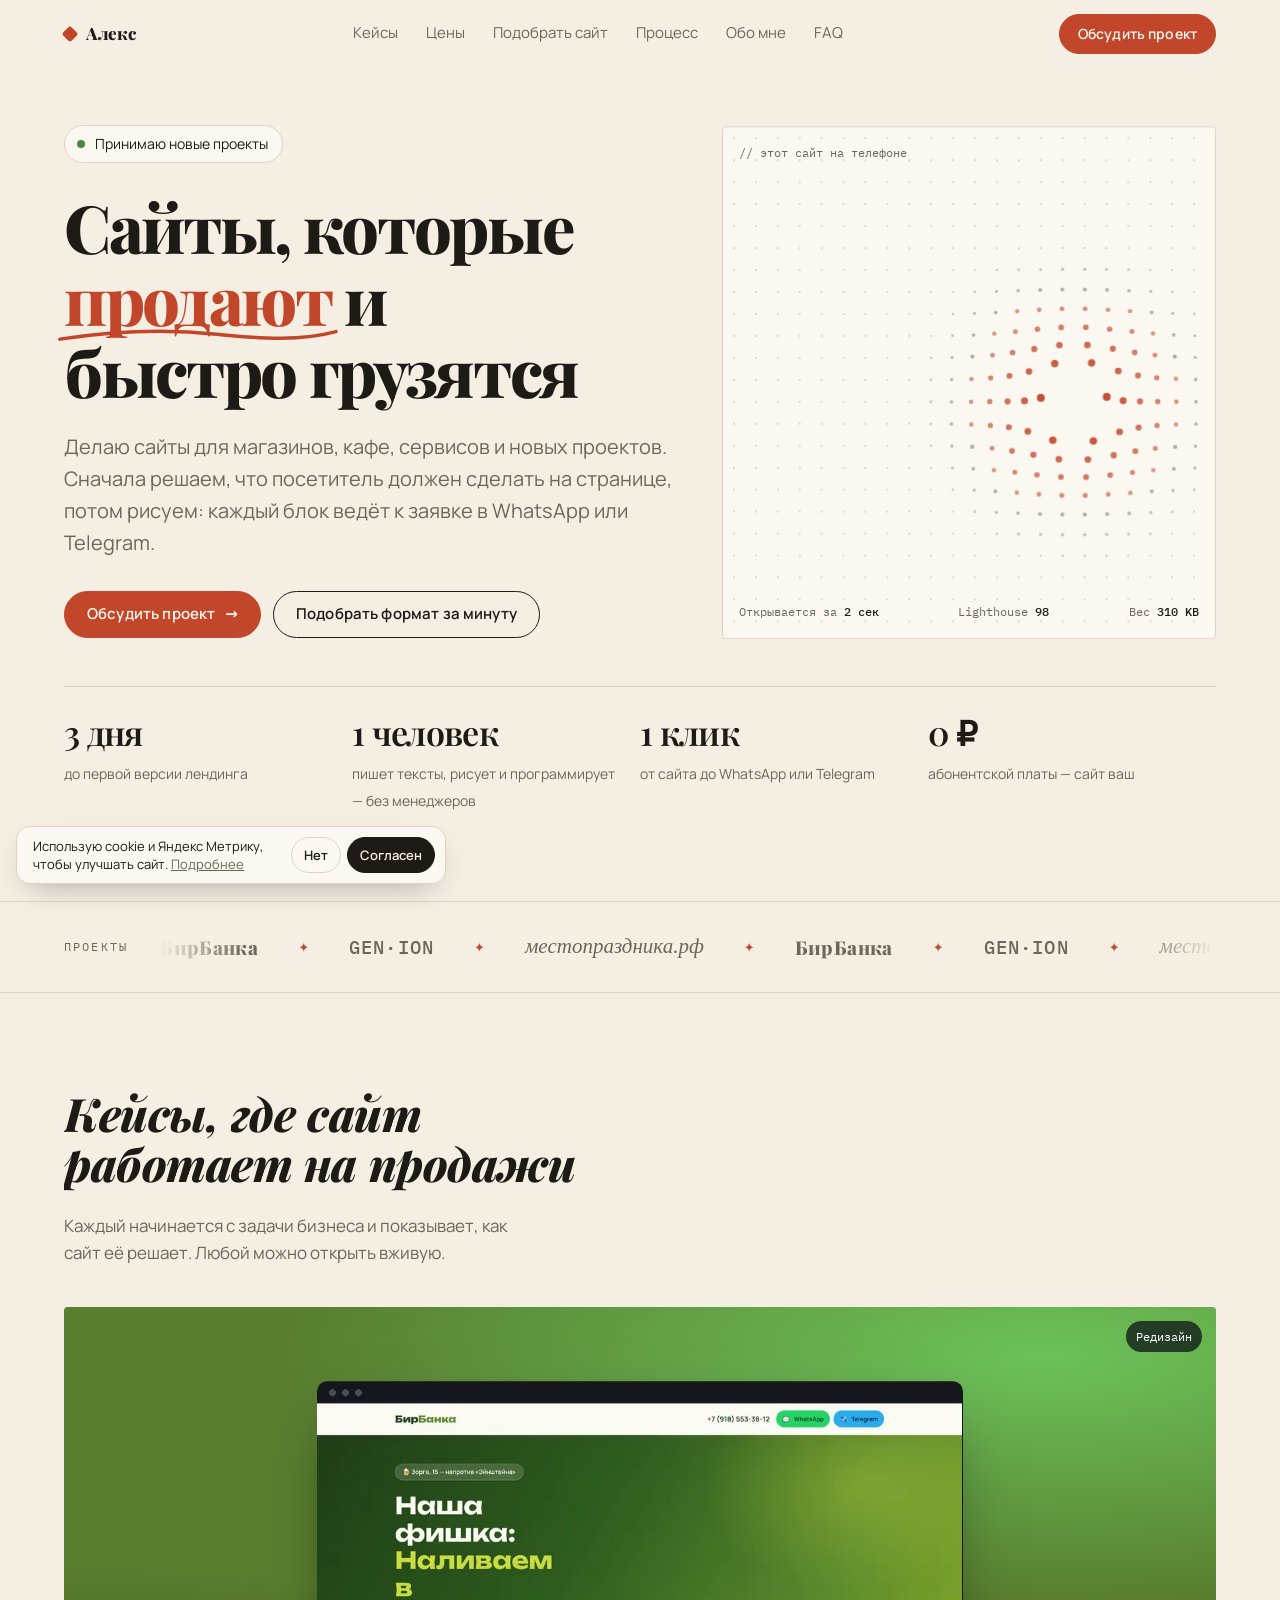
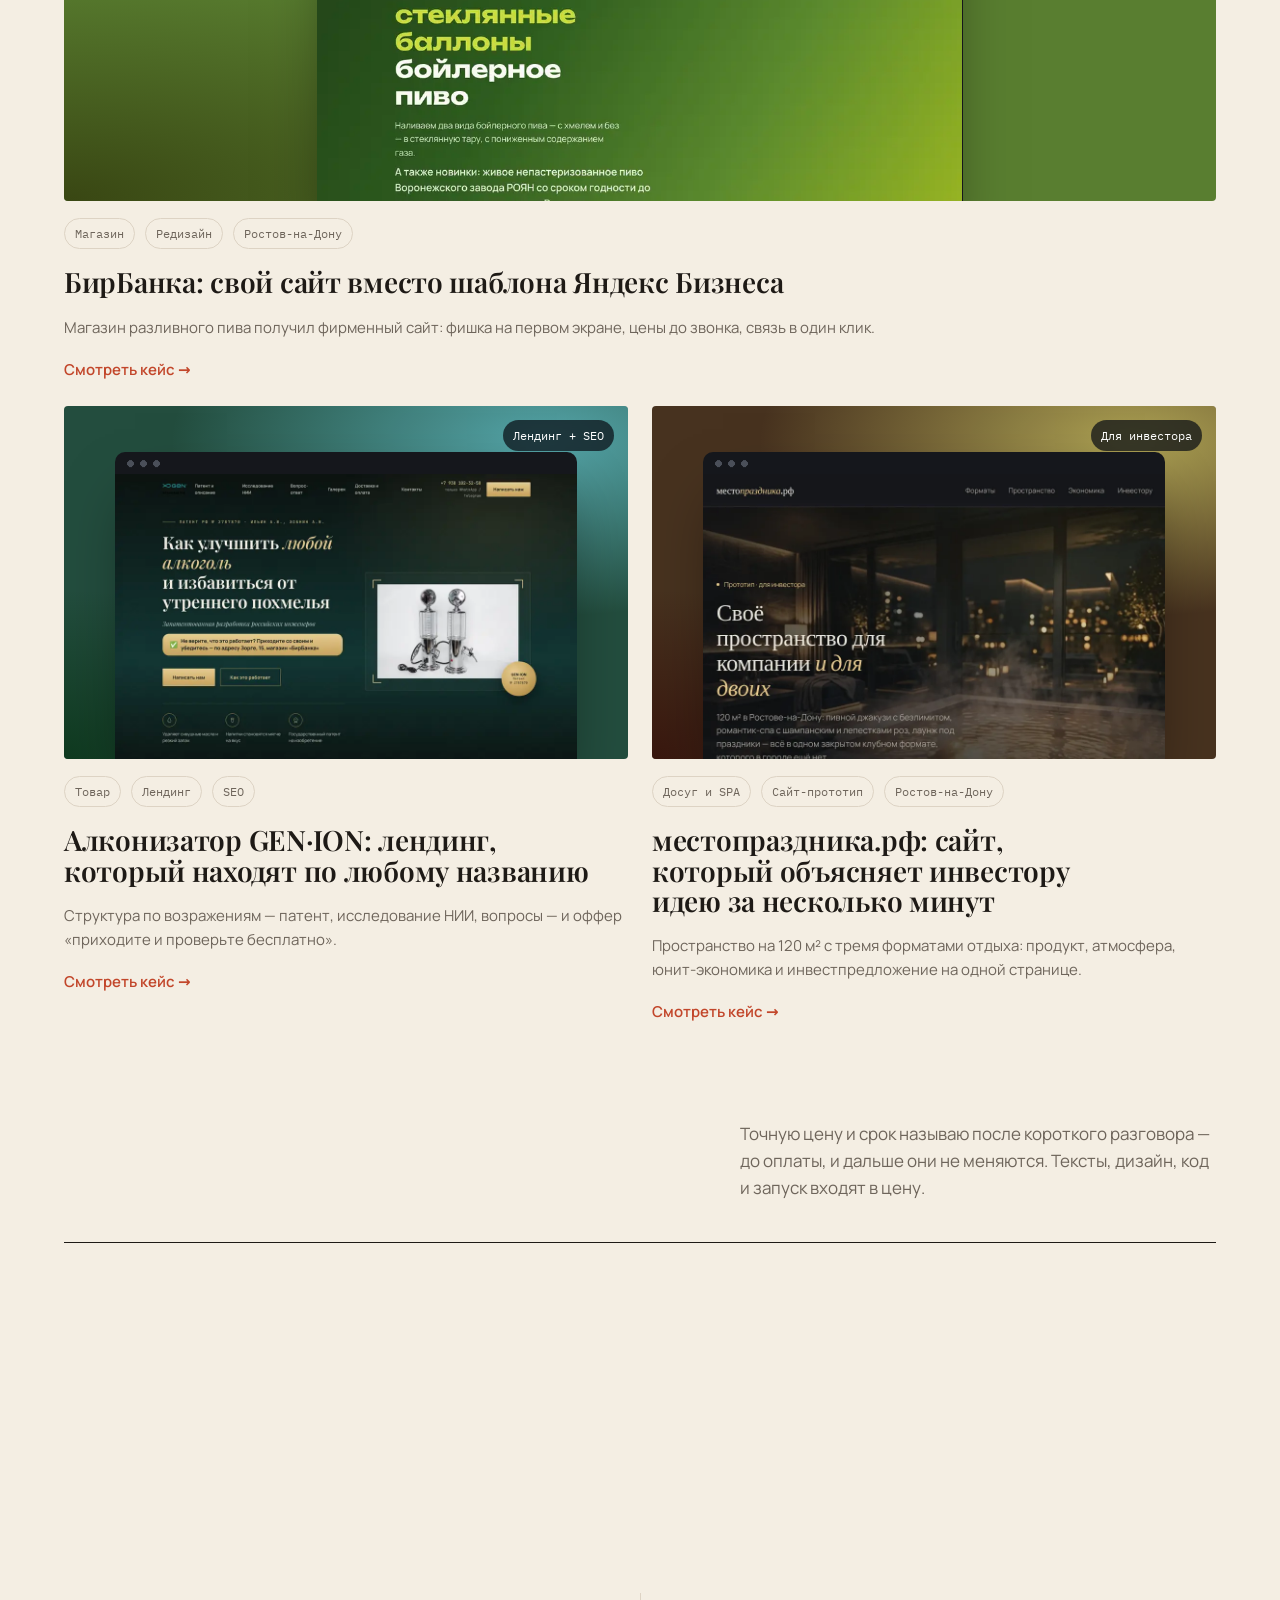
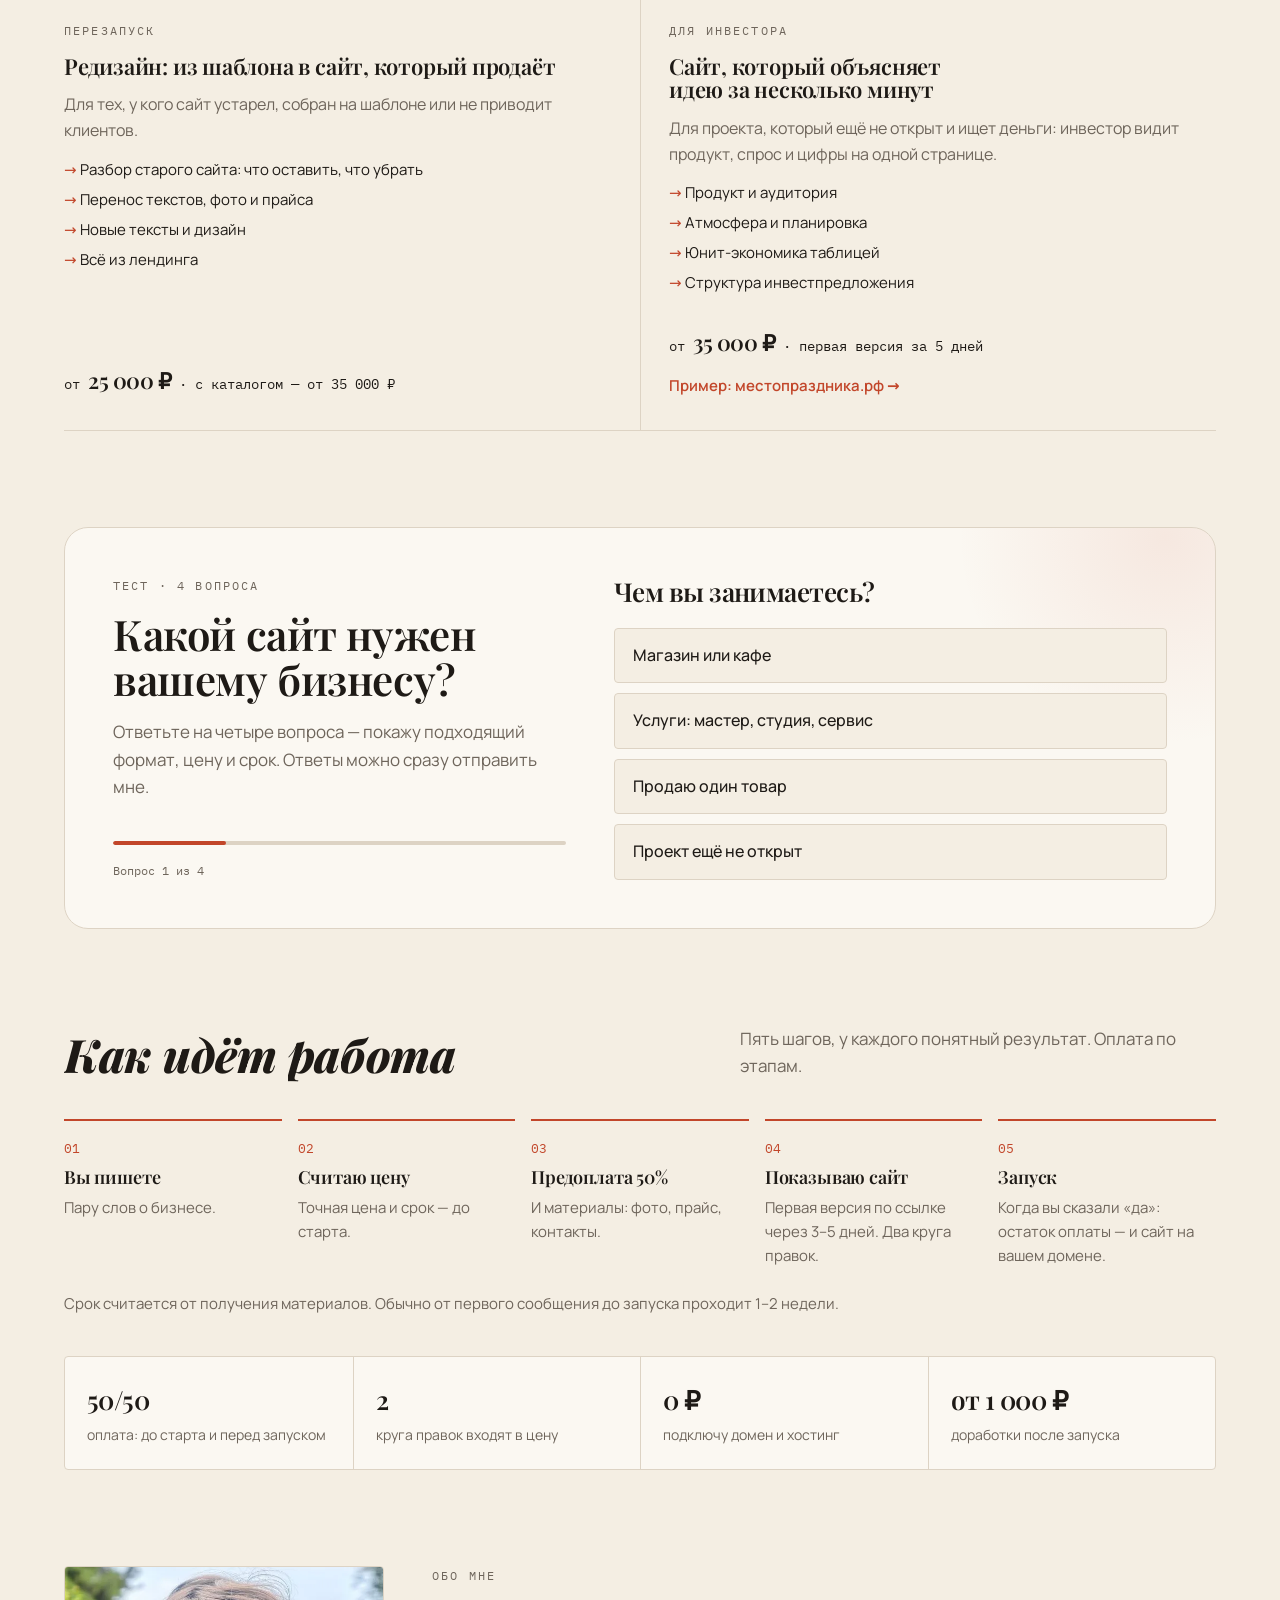
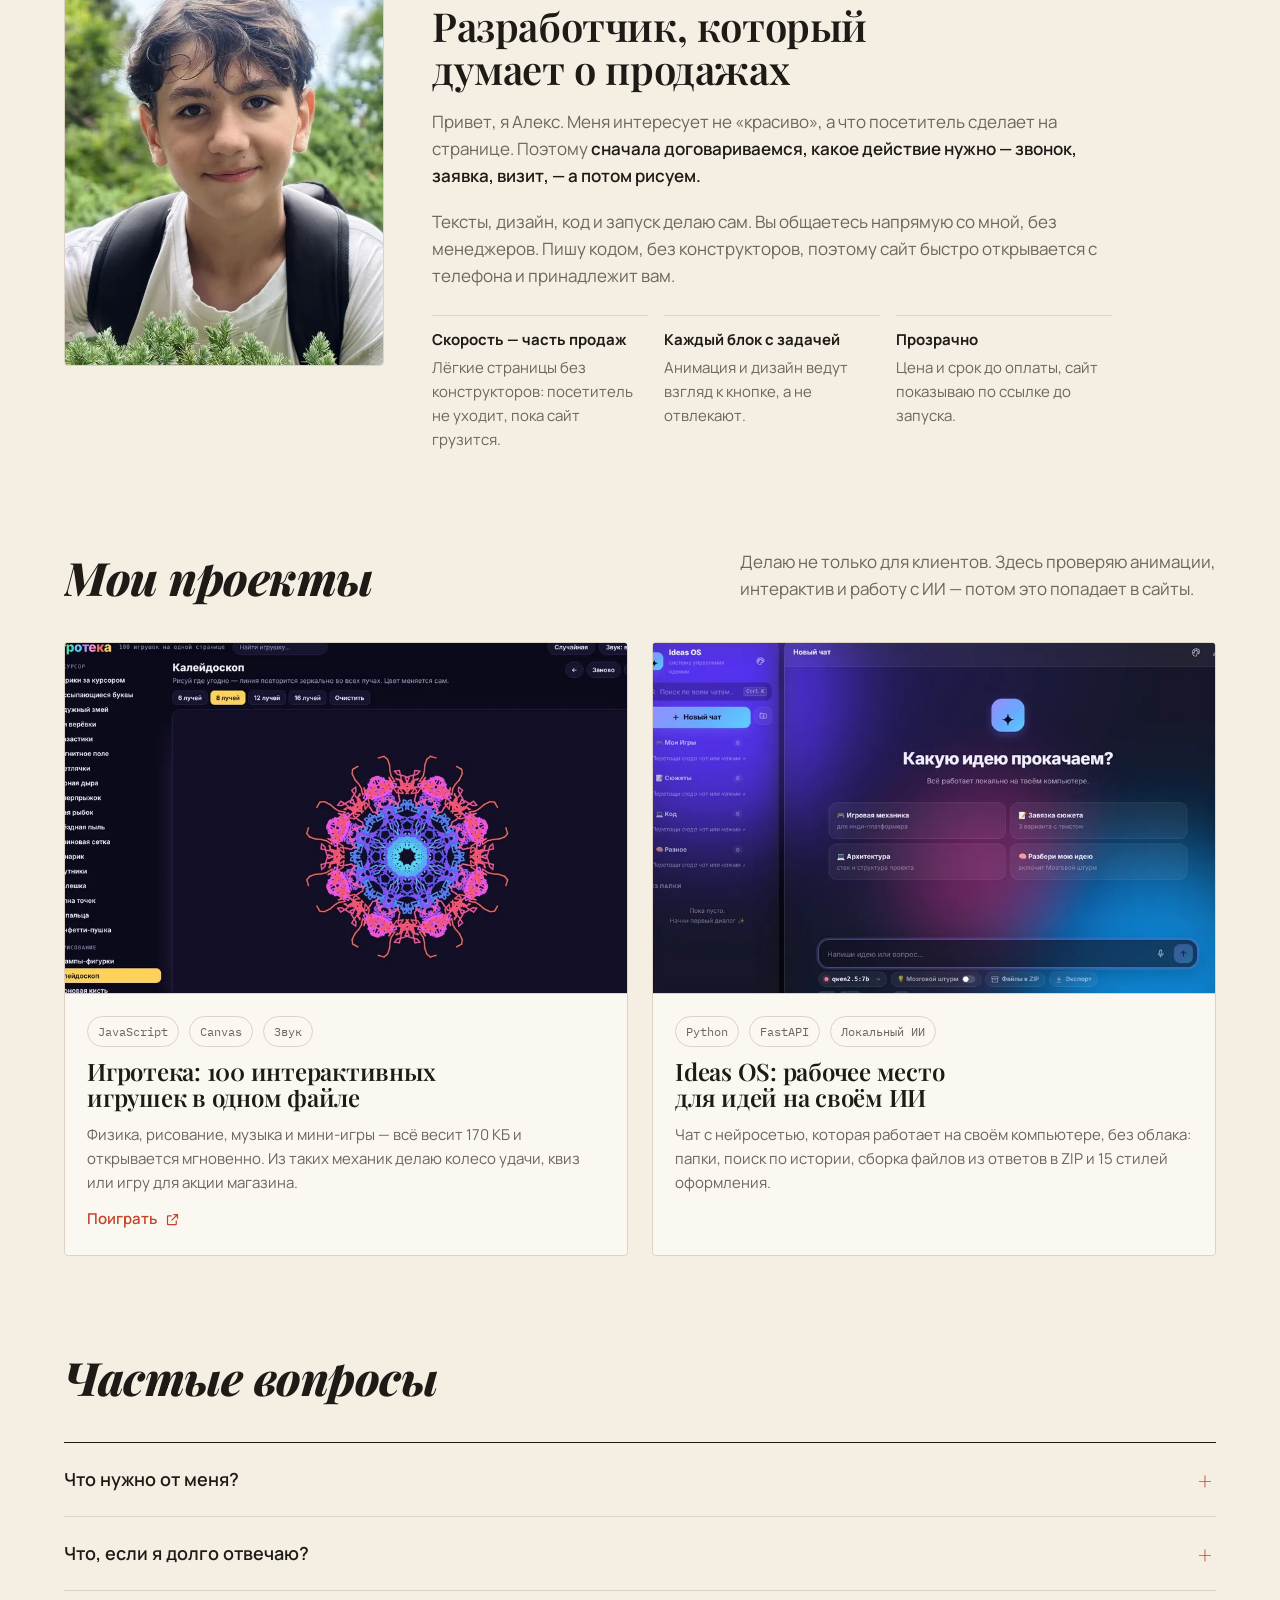
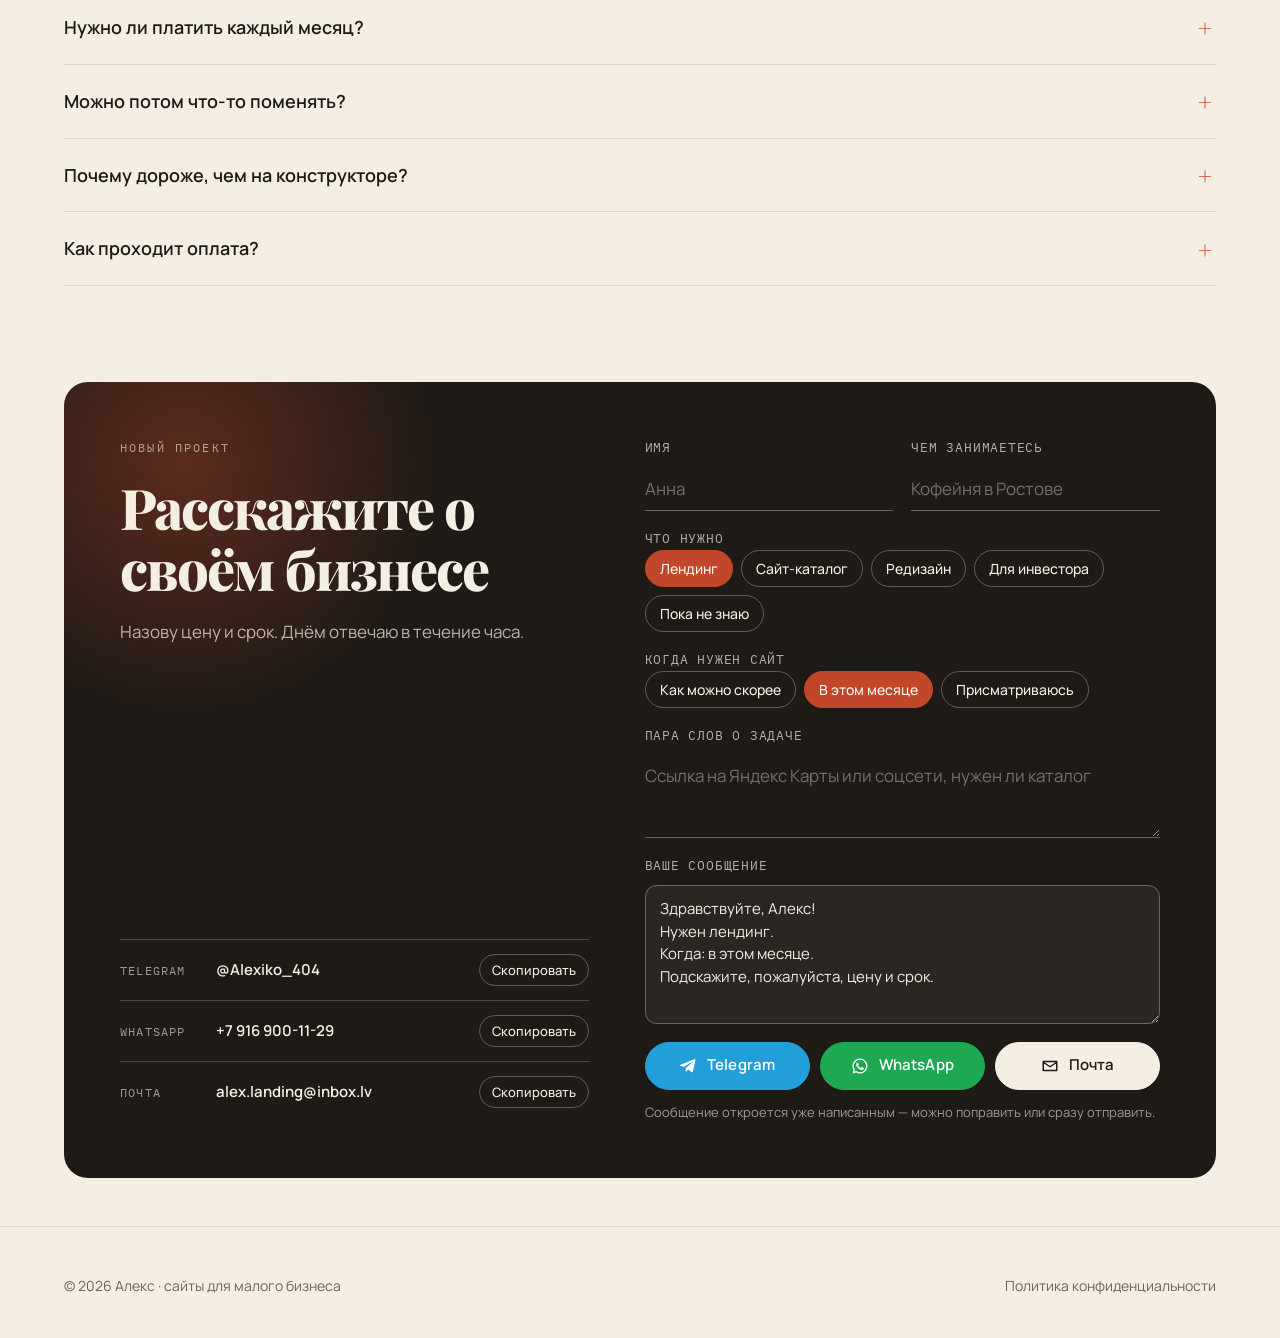
==== commit eb1f57a9: "Add files via upload" ====
--- a/index.html
+++ b/index.html
@@ -413,7 +413,6 @@
             <div class="case-meta"><span class="chip">Python</span><span class="chip">FastAPI</span><span class="chip">Локальный ИИ</span></div>
             <h3>Ideas OS: рабочее место для идей на своём ИИ</h3>
             <p>Чат с нейросетью, которая работает на своём компьютере, без облака: папки, поиск по истории, сборка файлов из ответов в ZIP и 15 стилей оформления.</p>
-            <span class="lab-link lab-muted">Работает на компьютере — покажу по видеосвязи</span>
           </div>
         </div>
       </div>
